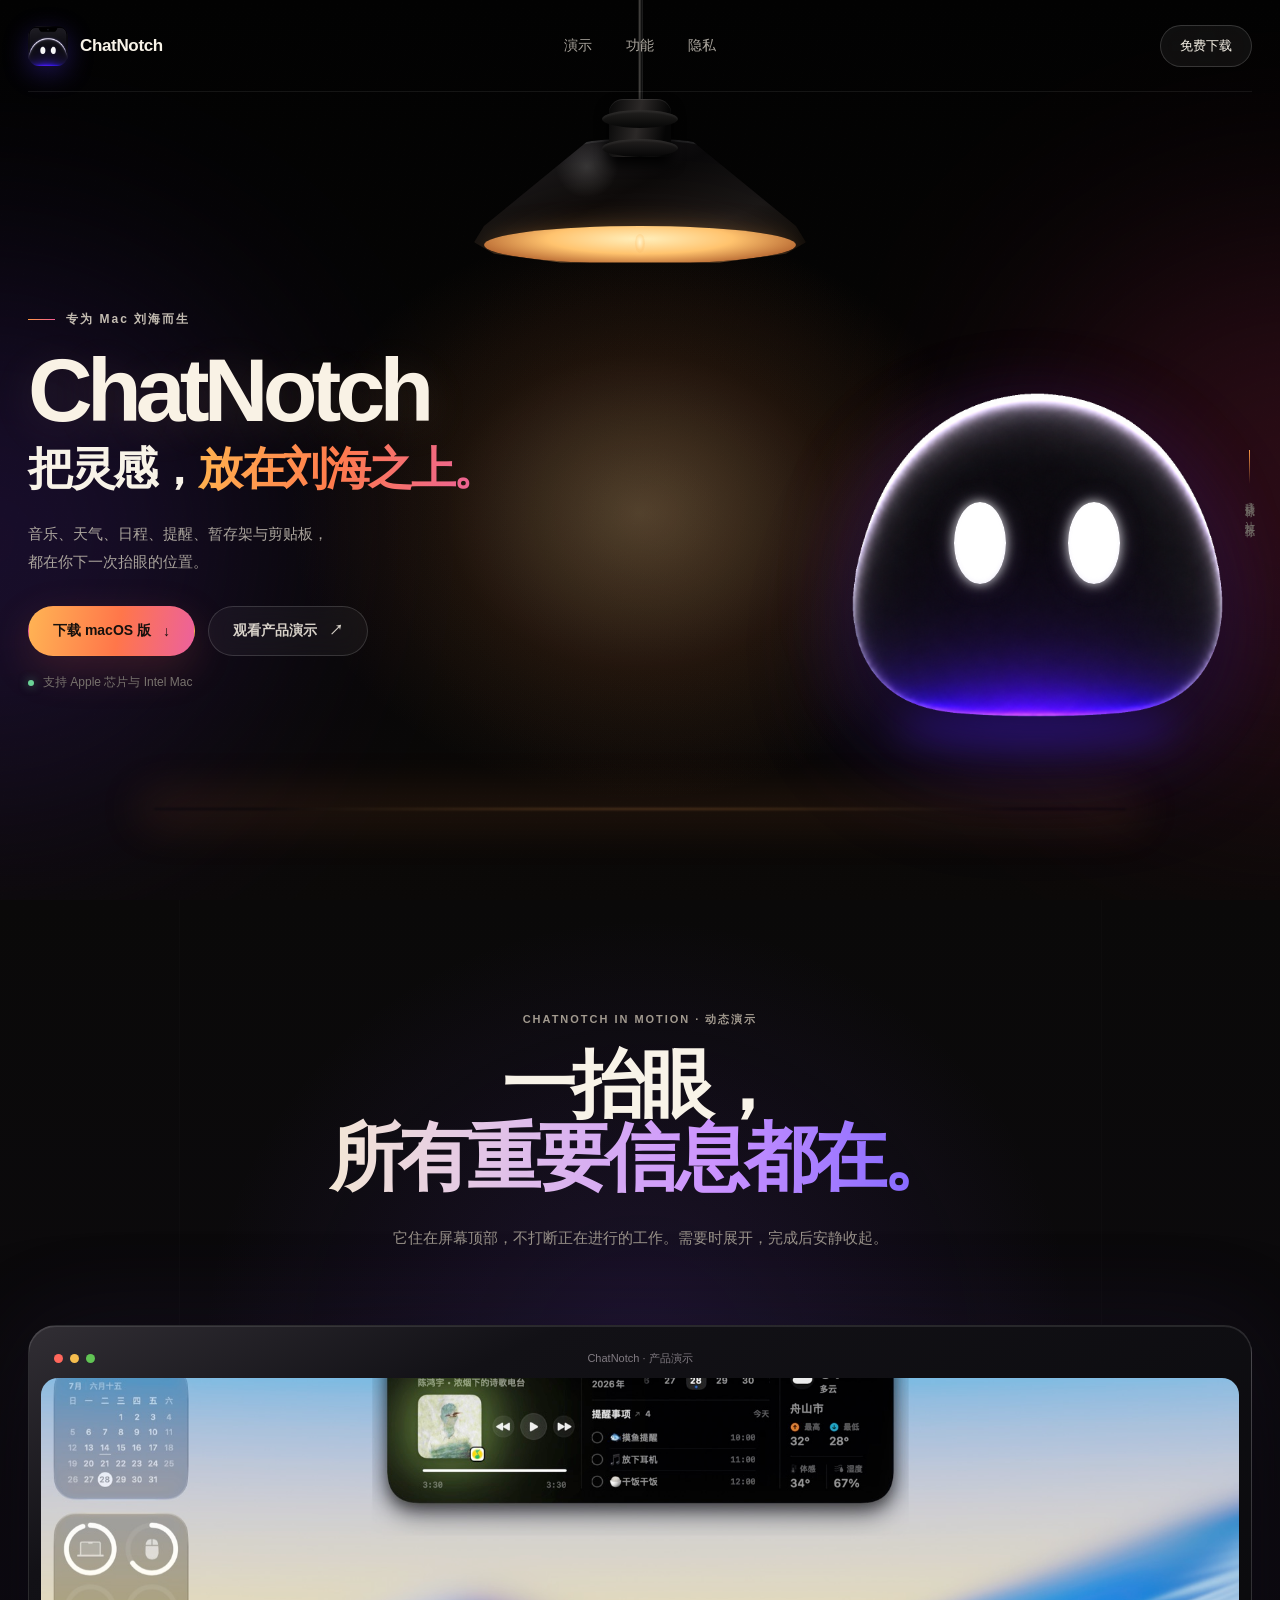
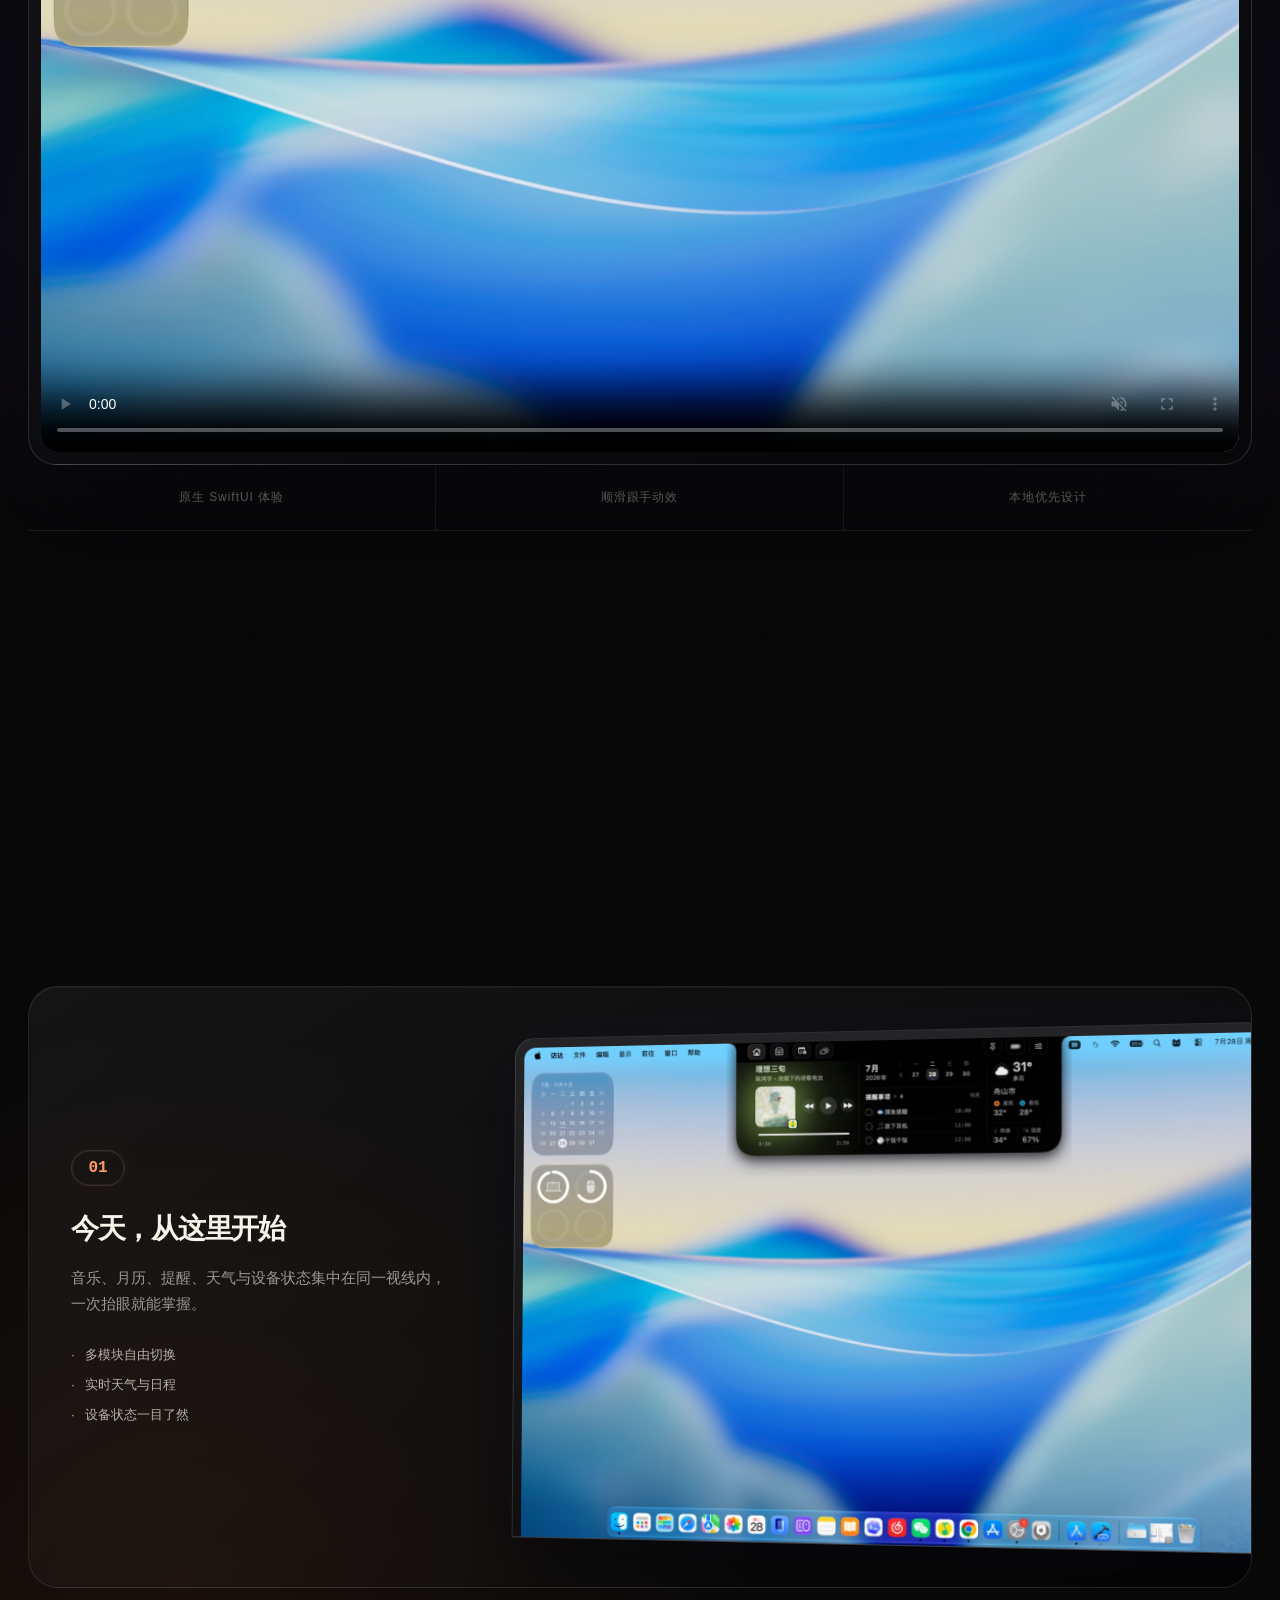
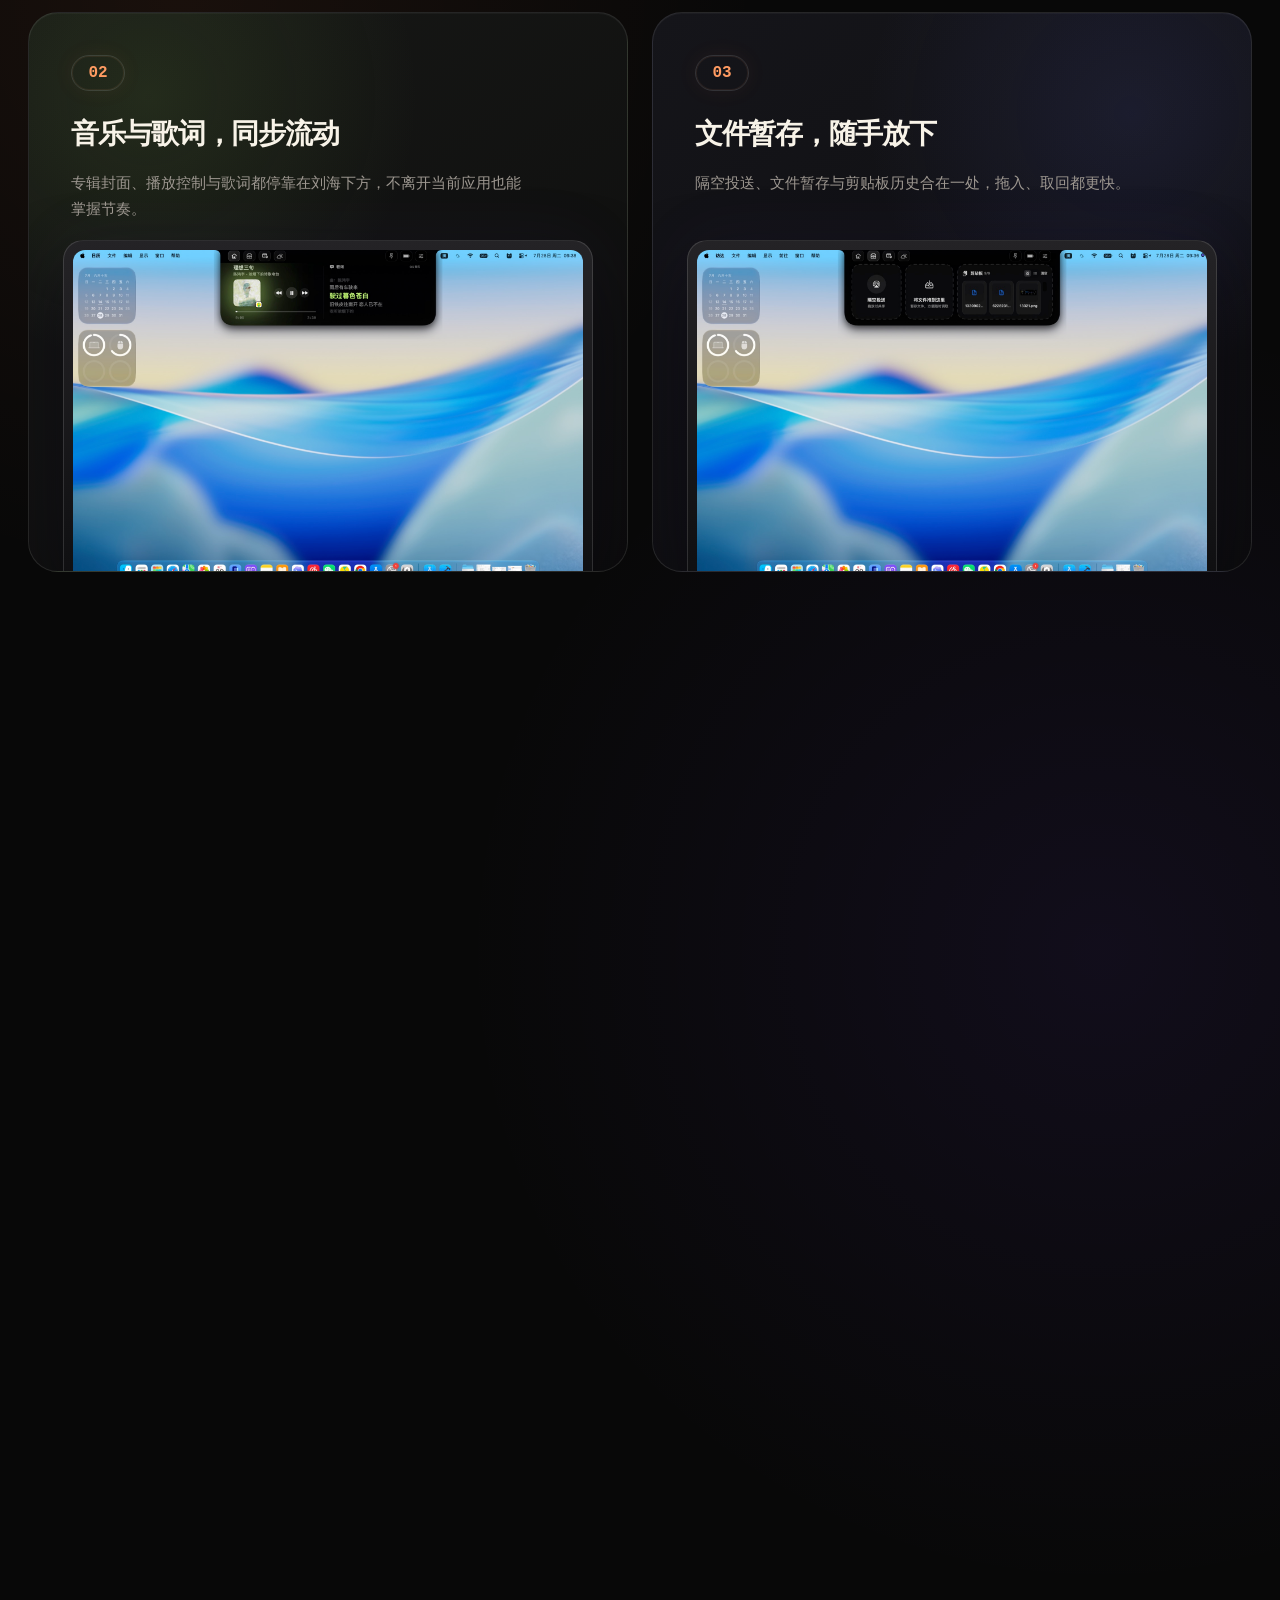
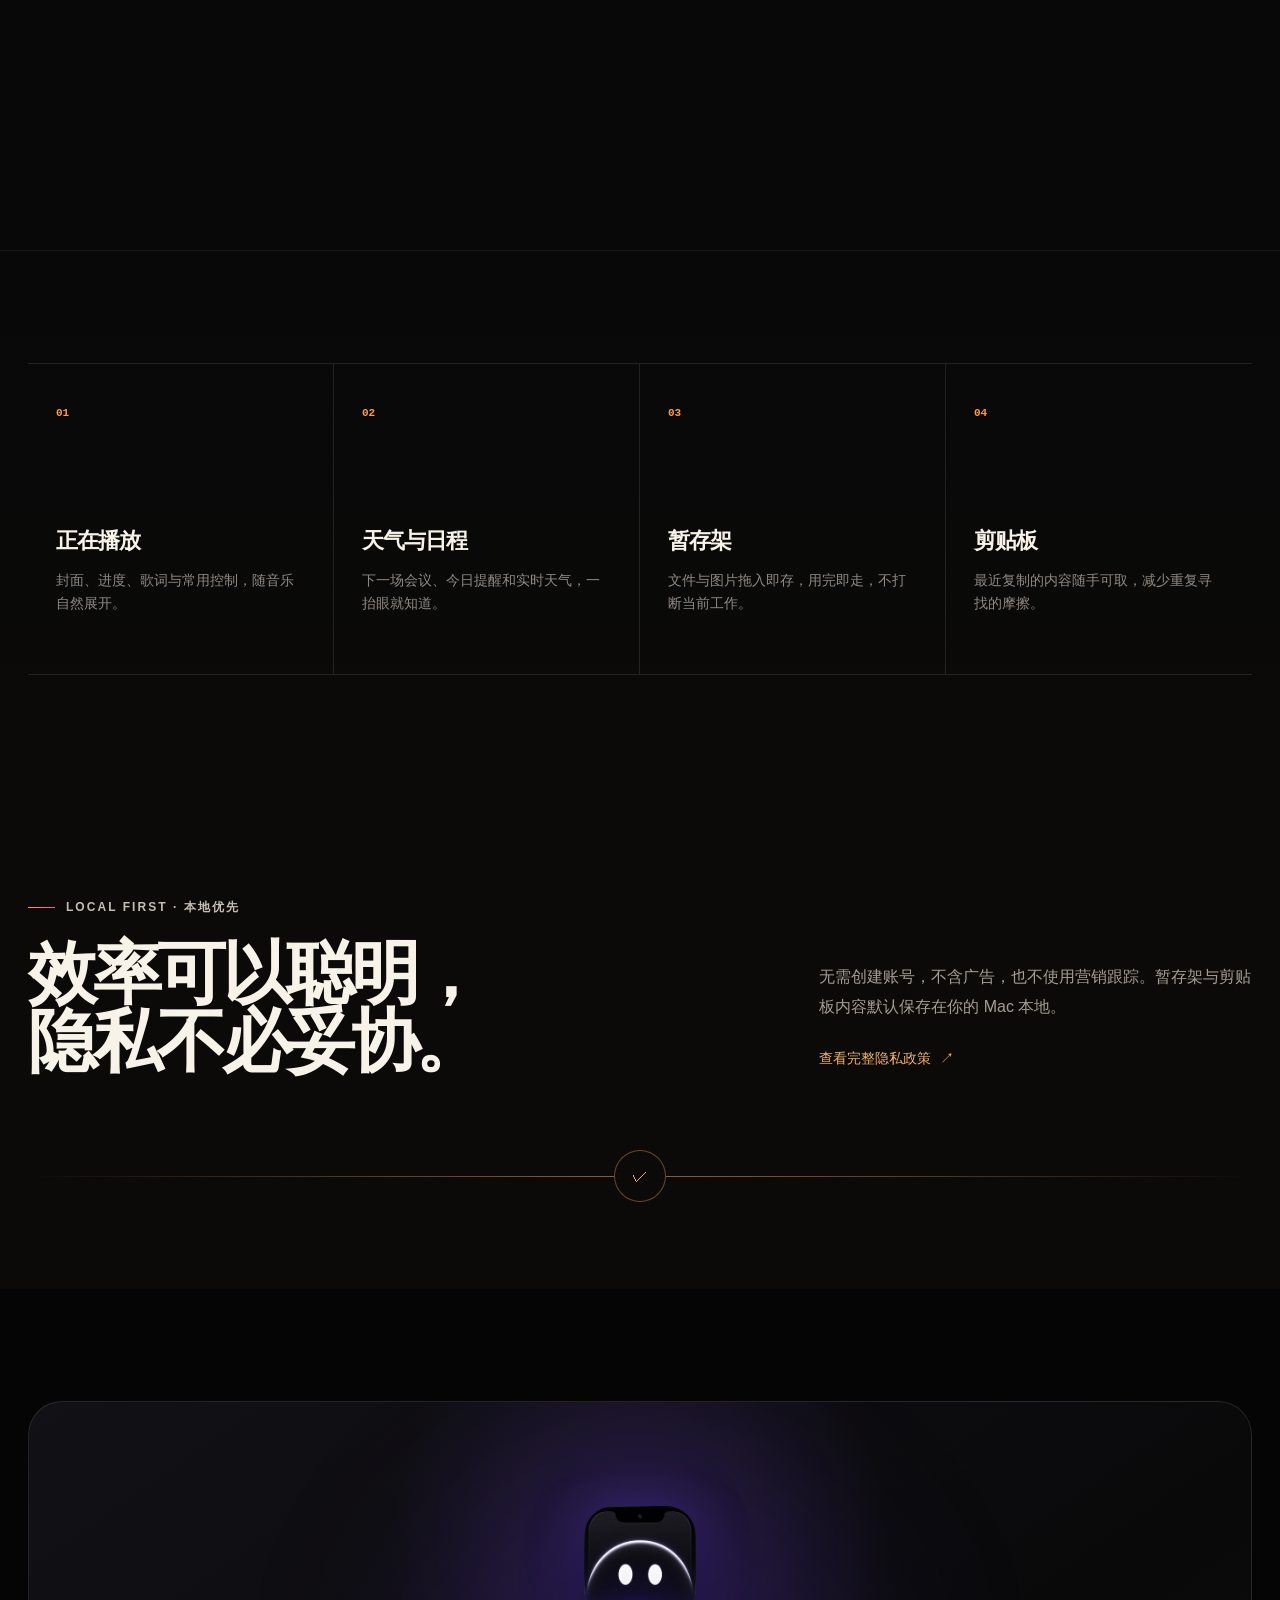
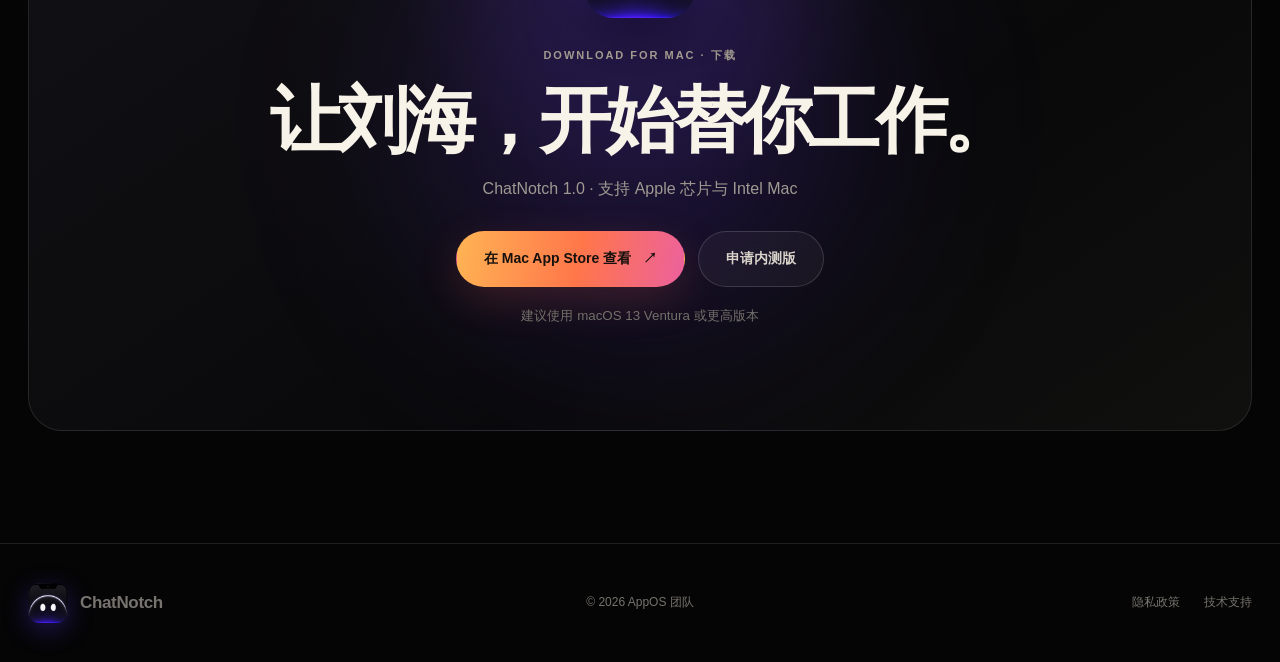
==== download/index.html @ 2f1bd5ff "Add files via upload" ====
<!doctype html>
<html lang="zh-CN">
<head>
  <meta charset="utf-8">
  <meta name="viewport" content="width=device-width, initial-scale=1">
  <meta name="theme-color" content="#050505">
  <meta name="description" content="ChatNotch 是为 macOS 刘海打造的原生效率工具，将音乐、天气、日程、提醒、暂存架与剪贴板收进屏幕顶部。">
  <meta property="og:title" content="ChatNotch｜把灵感放在刘海之上">
  <meta property="og:description" content="专为 Mac 刘海而生。重要信息，一抬眼就到。">
  <meta property="og:type" content="website">
  <meta property="og:image" content="https://woon3316.github.io/chatnotch-support/download/og.png">
  <meta name="twitter:card" content="summary_large_image">
  <title>ChatNotch｜把灵感放在刘海之上</title>
  <link rel="icon" href="chatnotch-logo.png?v=20260805-11">
  <link rel="apple-touch-icon" href="chatnotch-logo.png?v=20260805-11">
  <link rel="preload" href="assets/overview.jpg" as="image">
  <link rel="stylesheet" href="styles.css?v=20260805-11">
  <script>
    if ("scrollRestoration" in history) history.scrollRestoration = "manual";
    if (!location.hash) window.scrollTo(0, 0);
  </script>
  <script src="interaction.js?v=20260805-11" defer></script>
</head>
<body>
  <main>
    <section class="hero" id="top">
      <div class="hero-noise" aria-hidden="true"></div>
      <div class="ambient ambient-left" aria-hidden="true"></div>
      <div class="ambient ambient-right" aria-hidden="true"></div>
      <div class="pointer-light" aria-hidden="true"></div>

      <header class="site-header shell">
        <a class="brand" href="#top" aria-label="ChatNotch 首页">
          <img src="chatnotch-logo.png?v=20260805-11" alt="" width="40" height="40">
          <span>ChatNotch</span>
        </a>
        <nav aria-label="主导航">
          <a href="#experience">演示</a>
          <a href="#gallery">功能</a>
          <a href="#privacy">隐私</a>
        </nav>
        <a class="header-cta download-target" href="#download">免费下载</a>
      </header>

      <div class="lamp-stage" aria-hidden="true">
        <div class="lamp-rig">
          <div class="lamp-cable"></div>
          <div class="lamp-cap"><i></i><i></i></div>
          <div class="lamp-shade">
            <div class="lamp-rim"></div>
            <div class="lamp-bulb"></div>
          </div>
        </div>
      </div>

      <div class="hero-layout shell">
        <div class="hero-copy">
          <p class="eyebrow"><span></span> 专为 Mac 刘海而生</p>
          <h1>ChatNotch</h1>
          <h2>把灵感，<span>放在刘海之上。</span></h2>
          <p class="hero-description">音乐、天气、日程、提醒、暂存架与剪贴板，<br>都在你下一次抬眼的位置。</p>
          <div class="hero-actions">
            <a class="button button-primary download-target" href="#download">下载 macOS 版 <span aria-hidden="true">↓</span></a>
            <a class="button button-ghost" href="#experience">观看产品演示 <span aria-hidden="true">↗</span></a>
          </div>
          <p class="system-note"><i></i> 支持 Apple 芯片与 Intel Mac</p>
        </div>

        <div class="hero-product" aria-label="ChatNotch 动态角色">
          <div class="product-aura"></div>
          <div class="product-orbit orbit-one"></div>
          <div class="product-orbit orbit-two"></div>
          <div class="mascot" aria-hidden="true">
            <img class="mascot-body" src="assets/mascot-body-cutout-v2.png?v=20260805-11" alt="">
            <span class="mascot-eye eye-left"></span>
            <span class="mascot-eye eye-right"></span>
            <span class="mascot-wink"><i></i><i></i></span>
            <span class="mascot-spark"><i></i><i></i><i></i></span>
          </div>
        </div>
      </div>

      <p class="mouse-hint"><span></span> 移动鼠标，让灯跟上你</p>
    </section>

    <section class="experience section-pad" id="experience">
      <div class="shell section-intro reveal">
        <p class="section-label">CHATNOTCH IN MOTION · 动态演示</p>
        <h2>一抬眼，<br><span>所有重要信息都在。</span></h2>
        <p>它住在屏幕顶部，不打断正在进行的工作。需要时展开，完成后安静收起。</p>
      </div>

      <div class="video-shell shell reveal">
        <div class="mac-frame">
          <div class="mac-toolbar" aria-hidden="true">
            <div class="traffic-lights"><i></i><i></i><i></i></div>
            <span>ChatNotch · 产品演示</span>
            <b></b>
          </div>
          <div class="video-wrap">
            <video id="product-video" autoplay muted loop playsinline controls preload="metadata" poster="assets/overview.jpg">
              <source src="assets/chatnotch-demo.mp4" type="video/mp4">
              你的浏览器暂不支持视频播放。
            </video>
            <button class="video-replay" type="button" aria-label="重新播放产品演示">重新播放</button>
          </div>
        </div>
        <div class="video-meta">
          <span>原生 SwiftUI 体验</span>
          <span>顺滑跟手动效</span>
          <span>本地优先设计</span>
        </div>
      </div>
    </section>

    <section class="gallery-section section-pad" id="gallery">
      <div class="shell section-intro compact reveal">
        <p class="section-label">ONE NOTCH, EVERYDAY TOOLS · 一个刘海，装下日常</p>
        <h2>不用打开更多窗口。</h2>
        <p>把高频能力放进统一、安静、随叫随到的顶部空间。</p>
      </div>

      <div class="showcase shell">
        <article class="showcase-card showcase-wide reveal">
          <div class="showcase-copy">
            <span class="index">01</span>
            <h3>今天，从这里开始</h3>
            <p>音乐、月历、提醒、天气与设备状态集中在同一视线内，一次抬眼就能掌握。</p>
            <ul><li>多模块自由切换</li><li>实时天气与日程</li><li>设备状态一目了然</li></ul>
          </div>
          <figure class="screen-shot angled-right">
            <img src="assets/overview.jpg" alt="ChatNotch 音乐、日历、天气与提醒综合面板" loading="lazy">
          </figure>
        </article>

        <article class="showcase-card split reveal">
          <div class="showcase-copy">
            <span class="index">02</span>
            <h3>音乐与歌词，同步流动</h3>
            <p>专辑封面、播放控制与歌词都停靠在刘海下方，不离开当前应用也能掌握节奏。</p>
          </div>
          <figure class="screen-shot">
            <img src="assets/lyrics.jpg" alt="ChatNotch 音乐播放与歌词面板" loading="lazy">
          </figure>
        </article>

        <article class="showcase-card split reveal">
          <div class="showcase-copy">
            <span class="index">03</span>
            <h3>文件暂存，随手放下</h3>
            <p>隔空投送、文件暂存与剪贴板历史合在一处，拖入、取回都更快。</p>
          </div>
          <figure class="screen-shot">
            <img src="assets/shelf.jpg" alt="ChatNotch 隔空投送、文件暂存与剪贴板面板" loading="lazy">
          </figure>
        </article>

        <article class="showcase-card showcase-wide reverse reveal">
          <div class="showcase-copy">
            <span class="index">04</span>
            <h3>下一件事，不再错过</h3>
            <p>日历与提醒事项并排呈现，今天的安排、时间和待办都在屏幕正上方。</p>
            <ul><li>月历与日程联动</li><li>提醒事项快速完成</li><li>当天信息自动聚合</li></ul>
          </div>
          <figure class="screen-shot angled-left">
            <img src="assets/calendar.jpg" alt="ChatNotch 日历与提醒事项面板" loading="lazy">
          </figure>
        </article>

        <article class="compact-card reveal">
          <div class="compact-copy">
            <span class="index">05</span>
            <h3>小状态，也足够醒目。</h3>
            <p>不展开完整面板时，正在播放、天气与系统状态仍会以精简形态留在刘海附近。</p>
          </div>
          <figure class="screen-shot compact-shot">
            <img src="assets/compact.jpg" alt="ChatNotch 精简音乐状态展示" loading="lazy">
          </figure>
        </article>
      </div>
    </section>

    <section class="feature-strip section-pad">
      <div class="shell feature-grid">
        <article class="reveal"><span>01</span><h3>正在播放</h3><p>封面、进度、歌词与常用控制，随音乐自然展开。</p></article>
        <article class="reveal"><span>02</span><h3>天气与日程</h3><p>下一场会议、今日提醒和实时天气，一抬眼就知道。</p></article>
        <article class="reveal"><span>03</span><h3>暂存架</h3><p>文件与图片拖入即存，用完即走，不打断当前工作。</p></article>
        <article class="reveal"><span>04</span><h3>剪贴板</h3><p>最近复制的内容随手可取，减少重复寻找的摩擦。</p></article>
      </div>
    </section>

    <section class="privacy-section section-pad" id="privacy">
      <div class="shell privacy-grid reveal">
        <div>
          <p class="eyebrow"><span></span> LOCAL FIRST · 本地优先</p>
          <h2>效率可以聪明，<br>隐私不必妥协。</h2>
        </div>
        <div class="privacy-copy">
          <p>无需创建账号，不含广告，也不使用营销跟踪。暂存架与剪贴板内容默认保存在你的 Mac 本地。</p>
          <a href="../#privacy">查看完整隐私政策 <span aria-hidden="true">↗</span></a>
        </div>
        <div class="privacy-seal" aria-hidden="true"><span>✓</span></div>
      </div>
    </section>

    <section class="download-section shell section-pad" id="download">
      <div class="download-card reveal">
        <div class="download-glow"></div>
        <img class="download-icon" src="chatnotch-logo.png?v=20260805-11" alt="ChatNotch 图标" width="128" height="128">
        <p class="section-label">DOWNLOAD FOR MAC · 下载</p>
        <h2>让刘海，开始替你工作。</h2>
        <p>ChatNotch 1.0 · 支持 Apple 芯片与 Intel Mac</p>
        <div class="download-actions">
          <a class="button button-primary large download-target" href="https://apps.apple.com/cn/search?term=ChatNotch" target="_blank" rel="noreferrer">在 Mac App Store 查看 <span aria-hidden="true">↗</span></a>
          <a class="button button-ghost large" href="mailto:wflc00@163.com?subject=申请%20ChatNotch%20内测版">申请内测版</a>
        </div>
        <small>建议使用 macOS 13 Ventura 或更高版本</small>
      </div>
    </section>

    <footer>
      <div class="shell footer-inner">
        <a class="brand" href="#top"><img src="chatnotch-logo.png?v=20260805-11" alt="" width="34" height="34"><span>ChatNotch</span></a>
        <p>© 2026 AppOS 团队</p>
        <div><a href="../#privacy">隐私政策</a><a href="../#support">技术支持</a></div>
      </div>
    </footer>
  </main>
</body>
</html>
---- download/styles.css ----
:root {
  --ink: #f8f3e8;
  --muted: #9f9a92;
  --soft: #171513;
  --line: rgba(255, 255, 255, 0.1);
  --orange: #ff9a45;
  --pink: #f15c94;
  --violet: #8c63ff;
  --lamp-angle: 0deg;
  --spot-x: 50%;
  --spot-y: 57%;
  --beam-angle: -26deg;
}

* { box-sizing: border-box; }

html {
  scroll-behavior: smooth;
  background: #050505;
}

body {
  margin: 0;
  overflow-x: hidden;
  background: #050505;
  color: var(--ink);
  font-family: -apple-system, BlinkMacSystemFont, "SF Pro Display", "PingFang SC", "Microsoft YaHei", sans-serif;
  -webkit-font-smoothing: antialiased;
}

a { color: inherit; text-decoration: none; }
button, a { -webkit-tap-highlight-color: transparent; }
img, video { display: block; max-width: 100%; }
img { height: auto; }

.shell {
  width: min(1240px, calc(100% - 56px));
  margin-inline: auto;
}

.section-pad { padding: 112px 0; }

.hero {
  --hero-height: min(100svh, 970px);
  position: relative;
  min-height: 780px;
  height: var(--hero-height);
  overflow: hidden;
  isolation: isolate;
  background:
    radial-gradient(circle at 52% 57%, rgba(124, 64, 31, .15), transparent 34%),
    linear-gradient(180deg, #020202 0%, #080706 74%, #0b0908 100%);
}

.hero::after {
  content: "";
  position: absolute;
  z-index: 1;
  left: 12%;
  right: 12%;
  bottom: 10%;
  height: 2px;
  background: radial-gradient(ellipse, rgba(255, 163, 83, .6), transparent 66%);
  filter: blur(1px);
  box-shadow: 0 0 46px 14px rgba(255, 131, 55, .13);
}

.hero-noise {
  position: absolute;
  inset: 0;
  z-index: 3;
  pointer-events: none;
  opacity: .17;
  background-image:
    repeating-linear-gradient(17deg, rgba(255,255,255,.018) 0 1px, transparent 1px 5px),
    repeating-linear-gradient(103deg, rgba(255,255,255,.012) 0 1px, transparent 1px 7px);
  mix-blend-mode: overlay;
}

.ambient {
  position: absolute;
  z-index: 0;
  width: 520px;
  height: 520px;
  border-radius: 50%;
  filter: blur(125px);
  opacity: .2;
  pointer-events: none;
}

.ambient-left { left: -270px; top: 31%; background: #6330c9; }
.ambient-right { right: -275px; top: 27%; background: #c52b5f; }

.pointer-light {
  position: absolute;
  inset: 0;
  z-index: 1;
  pointer-events: none;
  background:
    radial-gradient(ellipse 36% 42% at var(--spot-x) var(--spot-y), rgba(255, 210, 143, .26) 0%, rgba(187, 102, 49, .1) 42%, transparent 76%);
  mix-blend-mode: screen;
  will-change: background;
}

.site-header {
  position: relative;
  z-index: 20;
  height: 92px;
  display: grid;
  grid-template-columns: 1fr auto 1fr;
  align-items: center;
  border-bottom: 1px solid rgba(255, 255, 255, .075);
}

.brand {
  display: inline-flex;
  align-items: center;
  gap: 12px;
  width: max-content;
  font-size: 17px;
  font-weight: 730;
  letter-spacing: -.02em;
}

.brand img {
  width: 40px;
  height: 40px;
  aspect-ratio: 1;
  object-fit: contain;
  border-radius: 11px;
  box-shadow: 0 7px 26px rgba(90, 60, 255, .3);
}

.site-header nav {
  display: flex;
  align-items: center;
  gap: 34px;
  color: #aaa59d;
  font-size: 14px;
}

.site-header nav a,
footer a { transition: color 180ms ease; }
.site-header nav a:hover,
footer a:hover { color: #fff; }

.header-cta {
  justify-self: end;
  padding: 11px 19px;
  border: 1px solid rgba(255,255,255,.16);
  border-radius: 999px;
  background: rgba(255,255,255,.055);
  font-size: 13px;
  backdrop-filter: blur(18px);
  transition: border-color 180ms ease, background 180ms ease, box-shadow 180ms ease;
}

.header-cta:hover {
  border-color: rgba(255, 195, 123, .52);
  background: rgba(255, 174, 95, .12);
  box-shadow: 0 0 34px rgba(255, 164, 82, .13);
}

.lamp-stage {
  position: absolute;
  inset: 0;
  z-index: 9;
  pointer-events: none;
}

.lamp-rig {
  position: absolute;
  top: -6px;
  left: 50%;
  width: 350px;
  height: 330px;
  transform: translateX(-50%) rotate(var(--lamp-angle));
  transform-origin: 50% 0;
  will-change: transform;
}

.lamp-cable {
  position: absolute;
  top: 0;
  left: calc(50% - 2px);
  width: 4px;
  height: 118px;
  background: linear-gradient(90deg, #050505, #4b4946 45%, #101010 80%);
  box-shadow: 1px 0 rgba(255,255,255,.1);
}

.lamp-cap {
  position: absolute;
  z-index: 2;
  top: 105px;
  left: calc(50% - 31px);
  width: 62px;
  height: 58px;
  border-radius: 14px 14px 5px 5px;
  background: linear-gradient(100deg, #070707, #2c2928 46%, #050505 86%);
  box-shadow: inset 0 1px rgba(255,255,255,.08), 0 7px 14px #000;
}

.lamp-cap i {
  position: absolute;
  left: -7px;
  right: -7px;
  height: 18px;
  border-radius: 50%;
  background: linear-gradient(#232120, #060606);
  box-shadow: inset 0 2px 2px rgba(255,255,255,.06);
}

.lamp-cap i:first-child { top: 11px; }
.lamp-cap i:last-child { bottom: 0; }

.lamp-shade {
  position: absolute;
  top: 145px;
  left: 9px;
  width: 332px;
  height: 126px;
  border-radius: 48% 48% 45% 45% / 88% 88% 21% 21%;
  clip-path: polygon(35% 0, 65% 0, 97% 69%, 100% 82%, 94% 91%, 74% 98%, 26% 98%, 6% 91%, 0 82%, 3% 69%);
  background:
    radial-gradient(circle at 34% 22%, rgba(255,255,255,.15), transparent 13%),
    linear-gradient(154deg, #262426 0%, #09090a 44%, #171617 71%, #030303 100%);
  box-shadow: inset 0 2px rgba(255,255,255,.08);
  filter: drop-shadow(0 18px 22px rgba(0,0,0,.9));
}

.lamp-rim {
  position: absolute;
  left: 3%;
  right: 3%;
  bottom: 1px;
  height: 38px;
  border-radius: 50%;
  background: radial-gradient(ellipse at 50% 34%, #fff0bd 0%, #ffc36e 42%, #b96b34 76%, #4d2617 100%);
  box-shadow: 0 9px 30px rgba(255, 177, 91, .52), 0 36px 116px rgba(255, 130, 43, .28);
}

.lamp-bulb {
  position: absolute;
  z-index: 2;
  left: calc(50% - 5px);
  bottom: 12px;
  width: 10px;
  height: 19px;
  border-radius: 48% 48% 52% 52%;
  background: radial-gradient(ellipse at 48% 44%, rgba(255, 250, 220, .92), rgba(255, 193, 111, .5) 52%, rgba(168, 89, 45, .08) 100%);
  box-shadow: 0 0 9px rgba(255, 213, 151, .48);
  opacity: .68;
  filter: blur(.2px);
}

.hero-layout {
  position: relative;
  z-index: 6;
  height: calc(100% - 92px);
  display: grid;
  grid-template-columns: 1.08fr .92fr;
  align-items: center;
  gap: 52px;
  padding-top: 70px;
  padding-bottom: 60px;
}

.hero-copy { position: relative; z-index: 2; }

.eyebrow {
  display: flex;
  align-items: center;
  gap: 11px;
  margin: 0 0 24px;
  color: #c4bdb2;
  font-size: 12px;
  font-weight: 700;
  letter-spacing: .17em;
}

.eyebrow > span {
  width: 27px;
  height: 1px;
  background: linear-gradient(90deg, var(--orange), var(--pink));
}

.hero h1 {
  margin: 0 0 16px;
  font-size: clamp(68px, 7vw, 104px);
  line-height: .86;
  font-weight: 760;
  letter-spacing: -.065em;
  color: #f9f2e5;
  text-shadow: 0 8px 44px rgba(255, 216, 160, .12);
}

.hero h2 {
  margin: 0;
  max-width: 710px;
  font-size: clamp(32px, 3.5vw, 50px);
  line-height: 1.05;
  font-weight: 720;
  letter-spacing: -.055em;
  white-space: nowrap;
}

.hero h2 span {
  color: transparent;
  background: linear-gradient(100deg, #ffb34f 0%, #ff7b4c 46%, #e85fa0 100%);
  background-clip: text;
  -webkit-background-clip: text;
}

.hero-description {
  margin: 28px 0 0;
  color: #aaa49c;
  font-size: 15px;
  line-height: 1.85;
}

.hero-actions,
.download-actions {
  display: flex;
  flex-wrap: wrap;
  gap: 13px;
  margin-top: 31px;
}

.button {
  min-height: 50px;
  padding: 0 24px;
  border: 1px solid transparent;
  border-radius: 999px;
  display: inline-flex;
  align-items: center;
  justify-content: center;
  gap: 12px;
  font-size: 14px;
  font-weight: 690;
  transition: transform 180ms ease, box-shadow 180ms ease, border-color 180ms ease, background 180ms ease;
}

.button:hover { transform: translateY(-2px); }

.button-primary {
  color: #17110d;
  background: linear-gradient(100deg, #ffb454, #ff764a 54%, #ec619d);
  box-shadow: 0 13px 42px rgba(244, 99, 85, .18);
}

.button-primary:hover {
  box-shadow: 0 0 0 1px rgba(255,255,255,.35), 0 18px 56px rgba(255, 141, 74, .36), 0 0 76px rgba(255, 203, 135, .18);
}

.button-ghost {
  border-color: rgba(255,255,255,.15);
  background: rgba(255,255,255,.045);
  color: #d8d2c9;
  backdrop-filter: blur(15px);
}

.button-ghost:hover { border-color: rgba(255,255,255,.3); background: rgba(255,255,255,.08); }

.system-note {
  display: flex;
  align-items: center;
  gap: 9px;
  margin: 18px 0 0;
  color: #77726d;
  font-size: 12px;
}

.system-note i {
  width: 6px;
  height: 6px;
  border-radius: 50%;
  background: #6bd497;
  box-shadow: 0 0 10px rgba(107, 212, 151, .55);
}

.hero-product {
  position: relative;
  justify-self: end;
  width: min(430px, 35vw);
  aspect-ratio: 1;
  display: grid;
  place-items: center;
  transform: translateY(54px);
  isolation: isolate;
}

.hero-product::after {
  content: "";
  position: absolute;
  z-index: 0;
  left: 18%;
  right: 18%;
  bottom: 7%;
  height: 8%;
  border-radius: 50%;
  background: rgba(74, 30, 255, .72);
  filter: blur(18px);
  opacity: .82;
}

.mascot {
  --mascot-x: 0px;
  --mascot-y: 0px;
  --mascot-tilt: 0deg;
  --eye-x: 0px;
  --eye-y: 0px;
  position: relative;
  z-index: 2;
  width: 90%;
  aspect-ratio: 1075 / 946;
  transform-origin: 50% 82%;
  animation: mascot-breathe 4.6s cubic-bezier(.45,0,.35,1) infinite;
}

.mascot-body {
  position: absolute;
  z-index: 1;
  inset: 0;
  width: 100%;
  height: 100%;
  object-fit: contain;
  filter: drop-shadow(0 28px 35px rgba(0,0,0,.6)) drop-shadow(0 26px 44px rgba(80,38,255,.22));
  pointer-events: none;
}

.mascot-eye {
  position: absolute;
  z-index: 2;
  top: 34.5%;
  width: 13.4%;
  height: 24%;
  border-radius: 50%;
  background: radial-gradient(ellipse at 47% 40%, #fff 0%, #fff 68%, #f2eeff 100%);
  box-shadow: inset 0 -2px 4px rgba(174,154,230,.12), 0 0 11px rgba(255,255,255,.8), 0 0 24px rgba(219,205,255,.28);
  transform: translate(var(--eye-x), var(--eye-y));
}

.eye-left {
  left: 28.6%;
  animation: mascot-eye-blink 7.2s ease-in-out infinite;
}
.eye-right {
  right: 28.6%;
  animation: mascot-eye-blink 7.2s ease-in-out infinite;
}

.mascot-wink {
  position: absolute;
  z-index: 3;
  top: 38.5%;
  right: 24.8%;
  width: 18.5%;
  height: 17%;
  opacity: 0;
  transform: translate(var(--eye-x), var(--eye-y));
}

.mascot-wink i {
  position: absolute;
  left: 5%;
  top: 50%;
  width: 94%;
  height: 12%;
  border-radius: 999px;
  background: #fff;
  box-shadow: 0 0 14px rgba(255,255,255,.72);
  transform-origin: 10% 50%;
}

.mascot-wink i:first-child { transform: rotate(-28deg); }
.mascot-wink i:last-child { transform: rotate(28deg); }

.mascot-spark {
  position: absolute;
  z-index: 3;
  left: -7%;
  top: 2%;
  width: 29%;
  height: 31%;
  opacity: 0;
}

.mascot-spark i {
  position: absolute;
  width: 44%;
  height: 8%;
  border-radius: 999px;
  background: #fff;
  box-shadow: 0 0 16px rgba(255,255,255,.74);
  transform-origin: 100% 50%;
}

.mascot-spark i:nth-child(1) { right: 0; top: 0; transform: rotate(56deg); }
.mascot-spark i:nth-child(2) { left: 0; top: 42%; transform: rotate(16deg); }
.mascot-spark i:nth-child(3) { left: 2%; bottom: 0; transform: rotate(-8deg); }

.hero-product:hover .eye-right {
  opacity: 0;
}

.hero-product:hover .mascot-wink {
  opacity: 1;
  transform: translate(var(--eye-x), var(--eye-y)) scale(1);
}

.hero-product:hover .mascot-spark { opacity: 1; }

@keyframes mascot-breathe {
  0%, 100% { transform: translate3d(var(--mascot-x), var(--mascot-y), 0) rotate(var(--mascot-tilt)) scale(1, 1); }
  48% { transform: translate3d(var(--mascot-x), calc(var(--mascot-y) - 9px), 0) rotate(var(--mascot-tilt)) scale(1.012, .99); }
  56% { transform: translate3d(var(--mascot-x), calc(var(--mascot-y) - 10px), 0) rotate(var(--mascot-tilt)) scale(.996, 1.012); }
}

@keyframes mascot-eye-blink {
  0%, 46%, 48%, 100% { transform: translate(var(--eye-x), var(--eye-y)) scaleY(1); }
  47% { transform: translate(var(--eye-x), var(--eye-y)) scaleY(.08); }
}

.product-aura {
  position: absolute;
  inset: 7%;
  border-radius: 36%;
  background: radial-gradient(circle at 46% 64%, rgba(116, 74, 255, .58), rgba(233, 76, 154, .13) 54%, transparent 73%);
  filter: blur(38px);
}

.product-orbit {
  display: none;
}

.orbit-two { inset: -10%; transform: rotate(23deg) scaleY(.72); opacity: .55; }

.mouse-hint {
  position: absolute;
  z-index: 8;
  right: 24px;
  top: 50%;
  margin: 0;
  display: flex;
  align-items: center;
  gap: 10px;
  color: #716c66;
  font-size: 10px;
  letter-spacing: .18em;
  writing-mode: vertical-rl;
}

.mouse-hint span { width: 1px; height: 34px; background: linear-gradient(var(--orange), transparent); }

.experience {
  position: relative;
  overflow: hidden;
  background:
    radial-gradient(circle at 50% 34%, rgba(96, 56, 174, .2), transparent 40%),
    linear-gradient(180deg, #0a0909, #0d0b10 70%, #080808);
}

.experience::before {
  content: "";
  position: absolute;
  inset: 0;
  pointer-events: none;
  opacity: .55;
  background: linear-gradient(90deg, transparent 0 14%, rgba(255,255,255,.025) 14% 14.08%, transparent 14.08% 86%, rgba(255,255,255,.025) 86% 86.08%, transparent 86%);
}

.section-intro {
  position: relative;
  z-index: 1;
  max-width: 1080px;
  text-align: center;
}

.section-intro.compact { max-width: 980px; }

.section-label {
  margin: 0 0 22px;
  color: #a29a8f;
  font-size: 11px;
  font-weight: 720;
  letter-spacing: .18em;
}

.section-intro h2,
.privacy-section h2,
.download-card h2 {
  margin: 0;
  font-size: clamp(44px, 5.8vw, 76px);
  line-height: .98;
  letter-spacing: -.065em;
}

.section-intro h2 span {
  color: transparent;
  background: linear-gradient(90deg, #f3e7d5, #cb93ff 62%, #7a62ff);
  background-clip: text;
  -webkit-background-clip: text;
}

.section-intro > p:last-child {
  max-width: 650px;
  margin: 30px auto 0;
  color: #99928a;
  font-size: 15px;
  line-height: 1.8;
}

.video-shell { margin-top: 74px; position: relative; z-index: 1; }

.mac-frame {
  position: relative;
  padding: 12px;
  border: 1px solid rgba(255,255,255,.13);
  border-radius: 28px;
  background: linear-gradient(155deg, #312e34 0%, #121116 19%, #08080a 86%);
  box-shadow: 0 50px 120px rgba(0,0,0,.58), 0 0 100px rgba(92, 58, 159, .13), inset 0 1px rgba(255,255,255,.1);
}

.mac-toolbar {
  height: 40px;
  padding: 0 13px;
  display: grid;
  grid-template-columns: 1fr auto 1fr;
  align-items: center;
  color: #817b82;
  font-size: 11px;
}

.traffic-lights { display: flex; gap: 7px; }
.traffic-lights i { width: 9px; height: 9px; border-radius: 50%; background: #ff675c; }
.traffic-lights i:nth-child(2) { background: #f5bd4e; }
.traffic-lights i:nth-child(3) { background: #61c454; }

.video-wrap {
  position: relative;
  overflow: hidden;
  aspect-ratio: 16 / 9;
  border-radius: 17px;
  background: #020202;
}

.video-wrap video { width: 100%; height: 100%; object-fit: cover; }

.video-replay {
  position: absolute;
  right: 18px;
  bottom: 18px;
  padding: 9px 15px;
  border: 1px solid rgba(255,255,255,.15);
  border-radius: 999px;
  color: #fff;
  background: rgba(5,5,5,.62);
  font: inherit;
  font-size: 12px;
  opacity: 0;
  backdrop-filter: blur(15px);
  cursor: pointer;
  transition: opacity 180ms ease, background 180ms ease;
}

.video-wrap:hover .video-replay,
.video-replay:focus-visible { opacity: 1; }
.video-replay:hover { background: rgba(255,255,255,.13); }

.video-meta {
  display: grid;
  grid-template-columns: repeat(3, 1fr);
  border-bottom: 1px solid var(--line);
  color: #8e8780;
  font-size: 12px;
  letter-spacing: .08em;
}

.video-meta span { padding: 24px 10px; text-align: center; border-right: 1px solid var(--line); }
.video-meta span:last-child { border-right: 0; }

.gallery-section {
  position: relative;
  background: #080808;
}

.gallery-section::before {
  content: "";
  position: absolute;
  inset: 0;
  pointer-events: none;
  background: radial-gradient(circle at 14% 34%, rgba(255, 122, 61, .07), transparent 27%), radial-gradient(circle at 86% 68%, rgba(130, 79, 255, .08), transparent 29%);
}

.showcase {
  position: relative;
  margin-top: 64px;
  display: grid;
  grid-template-columns: repeat(2, minmax(0, 1fr));
  gap: 24px;
}

.showcase-card,
.compact-card {
  position: relative;
  overflow: hidden;
  min-height: 560px;
  padding: 42px;
  border: 1px solid rgba(255,255,255,.095);
  border-radius: 30px;
  background: linear-gradient(148deg, rgba(255,255,255,.055), rgba(255,255,255,.018) 58%, rgba(0,0,0,.3));
  box-shadow: inset 0 1px rgba(255,255,255,.035);
}

.showcase-wide {
  grid-column: 1 / -1;
  min-height: 560px;
  display: grid;
  grid-template-columns: .7fr 1.3fr;
  align-items: center;
  gap: 44px;
}

.showcase-wide.reverse { grid-template-columns: 1.24fr .76fr; }
.showcase-wide.reverse .showcase-copy { order: 2; }

.showcase-copy { position: relative; z-index: 2; align-self: start; }
.showcase-wide .showcase-copy { align-self: center; }

.index {
  display: inline-flex;
  align-items: center;
  justify-content: center;
  width: 54px;
  height: 36px;
  margin-bottom: 24px;
  border: 1px solid rgba(255,255,255,.13);
  border-radius: 999px;
  color: #ff9b62;
  font: 700 16px/1 ui-monospace, SFMono-Regular, Menlo, monospace;
  box-shadow: inset 0 0 0 1px rgba(255, 154, 98, .08), 0 0 22px rgba(255, 126, 70, .06);
}

.showcase h3,
.compact-card h3,
.feature-grid h3 {
  margin: 0;
  font-size: 28px;
  letter-spacing: -.045em;
}

.showcase-copy > p,
.compact-copy > p {
  margin: 17px 0 0;
  color: #9d9790;
  font-size: 15px;
  line-height: 1.75;
}

.showcase-copy ul {
  margin: 28px 0 0;
  padding: 0;
  list-style: none;
  color: #b8b1a9;
  font-size: 13px;
}

.showcase-copy li { margin-top: 12px; }
.showcase-copy li::before { content: "·"; margin-right: 10px; color: var(--orange); }

.screen-shot {
  position: absolute;
  left: 34px;
  right: 34px;
  bottom: -12px;
  margin: 0;
  padding: 9px 9px 0;
  border: 1px solid rgba(255,255,255,.13);
  border-radius: 20px 20px 0 0;
  background: linear-gradient(#242326, #0f0f11);
  box-shadow: 0 38px 75px rgba(0,0,0,.5), 0 0 70px rgba(102, 69, 204, .07);
}

.screen-shot img { width: 100%; border-radius: 12px 12px 0 0; }

.showcase-wide .screen-shot {
  position: relative;
  inset: auto;
  width: 112%;
  transform-origin: center;
}

.angled-right { transform: perspective(1200px) rotateY(-6deg) rotateX(1deg); }
.angled-left { margin-left: -12%; transform: perspective(1200px) rotateY(6deg) rotateX(1deg); }

.split .showcase-copy { max-width: 460px; }
.split:nth-of-type(2) { background: radial-gradient(circle at 20% 15%, rgba(109, 152, 65, .16), transparent 40%), linear-gradient(148deg, #171816, #0d0d0d); }
.split:nth-of-type(3) { background: radial-gradient(circle at 80% 18%, rgba(83, 90, 186, .15), transparent 40%), linear-gradient(148deg, #15151a, #0d0d0e); }

.compact-card {
  grid-column: 1 / -1;
  min-height: 430px;
  display: grid;
  grid-template-columns: .72fr 1.28fr;
  align-items: center;
  gap: 40px;
  background: radial-gradient(circle at 78% 50%, rgba(75, 141, 221, .13), transparent 36%), linear-gradient(150deg, #151719, #0c0c0d);
}

.compact-shot { position: relative; inset: auto; }

.feature-strip {
  background: linear-gradient(#080808, #0b0a09);
  border-top: 1px solid rgba(255,255,255,.06);
}

.feature-grid {
  display: grid;
  grid-template-columns: repeat(4, 1fr);
  border-top: 1px solid var(--line);
  border-bottom: 1px solid var(--line);
}

.feature-grid article {
  min-height: 310px;
  padding: 38px 28px;
  border-right: 1px solid var(--line);
}
.feature-grid article:last-child { border-right: 0; }
.feature-grid article > span { color: var(--orange); font: 600 11px/1 ui-monospace, SFMono-Regular, Menlo, monospace; }
.feature-grid h3 { margin-top: 106px; font-size: 22px; }
.feature-grid p { margin: 13px 0 0; color: #8f8982; font-size: 14px; line-height: 1.65; }

.privacy-section { background: #0b0a09; }

.privacy-grid {
  display: grid;
  grid-template-columns: 1.25fr .75fr;
  gap: 70px;
  align-items: end;
}

.privacy-section h2 { font-size: clamp(44px, 5.4vw, 72px); }
.privacy-copy { padding-bottom: 8px; }
.privacy-copy p { margin: 0; color: #a49d94; font-size: 16px; line-height: 1.9; }
.privacy-copy a { display: inline-flex; gap: 9px; margin-top: 27px; color: #efb06e; font-size: 14px; }
.privacy-seal { grid-column: 1 / -1; height: 1px; margin-top: 30px; background: linear-gradient(90deg, transparent, rgba(255,168,89,.55), transparent); position: relative; }
.privacy-seal span { position: absolute; left: 50%; top: 50%; width: 52px; height: 52px; display: grid; place-items: center; transform: translate(-50%,-50%); border: 1px solid rgba(255,180,105,.36); border-radius: 50%; color: #efb06e; background: #0b0a09; }

.download-section { background: #050505; }

.download-card {
  position: relative;
  overflow: hidden;
  min-height: 630px;
  padding: 82px 36px;
  border: 1px solid rgba(255,255,255,.1);
  border-radius: 34px;
  display: flex;
  flex-direction: column;
  align-items: center;
  justify-content: center;
  text-align: center;
  background: radial-gradient(circle at 50% 22%, rgba(113, 72, 216, .22), transparent 32%), linear-gradient(145deg, #121116, #09090a 64%, #10100f);
}

.download-glow {
  position: absolute;
  width: 430px;
  height: 430px;
  border-radius: 50%;
  background: rgba(114, 65, 255, .18);
  filter: blur(95px);
}

.download-card > *:not(.download-glow) { position: relative; z-index: 1; }
.download-icon { width: 112px; margin-bottom: 30px; border-radius: 30px; box-shadow: 0 24px 54px rgba(0,0,0,.55), 0 0 52px rgba(103, 67, 255, .34); }
.download-card h2 { font-size: clamp(44px, 5.6vw, 72px); }
.download-card > p:not(.section-label) { margin: 24px 0 0; color: #9f9991; }
.download-actions { justify-content: center; margin-top: 31px; }
.button.large { min-height: 56px; padding-inline: 27px; }
.download-card small { margin-top: 20px; color: #736f6a; }

footer { border-top: 1px solid var(--line); background: #050505; }
.footer-inner { min-height: 118px; display: grid; grid-template-columns: 1fr auto 1fr; align-items: center; color: #77736e; font-size: 12px; }
.footer-inner > p { margin: 0; }
.footer-inner > div { justify-self: end; display: flex; gap: 24px; }

.reveal {
  opacity: 0;
  transform: translateY(28px);
  transition: opacity 800ms cubic-bezier(.2,.7,.2,1), transform 800ms cubic-bezier(.2,.7,.2,1);
}
.reveal.is-visible { opacity: 1; transform: translateY(0); }

@media (max-width: 1080px) {
  .hero { min-height: 820px; }
  .hero-layout { grid-template-columns: 1fr .68fr; gap: 20px; }
  .hero-product { width: min(355px, 33vw); }
  .showcase-card, .compact-card { padding: 38px; }
  .showcase-wide { grid-template-columns: .72fr 1.28fr; }
  .feature-grid { grid-template-columns: repeat(2, 1fr); }
  .feature-grid article:nth-child(2) { border-right: 0; }
  .feature-grid article:nth-child(-n+2) { border-bottom: 1px solid var(--line); }
}

@media (max-width: 760px) {
  .shell { width: min(100% - 32px, 640px); }
  .section-pad { padding: 92px 0; }
  .hero { min-height: 820px; height: auto; }
  .site-header { height: 74px; grid-template-columns: 1fr auto; }
  .site-header nav { display: none; }
  .site-header .header-cta { padding: 9px 15px; }
  .lamp-rig { width: 230px; height: 240px; }
  .lamp-cable { height: 83px; }
  .lamp-cap { top: 73px; left: calc(50% - 21px); width: 42px; height: 41px; }
  .lamp-cap i { left: -5px; right: -5px; height: 13px; }
  .lamp-shade { top: 101px; left: 6px; width: 218px; height: 86px; }
  .lamp-rim { height: 28px; }
  .lamp-bulb { width: 8px; height: 14px; left: calc(50% - 4px); bottom: 9px; }
  .hero-layout { height: auto; min-height: 746px; display: block; padding-top: 218px; padding-bottom: 76px; }
  .hero-copy { text-align: center; }
  .eyebrow, .hero-actions, .system-note { justify-content: center; }
  .hero h1 { font-size: clamp(58px, 18vw, 78px); }
  .hero h2 { font-size: clamp(25px, 7.1vw, 34px); }
  .hero-description { font-size: 14px; }
  .hero-description br { display: none; }
  .hero-product { display: none; }
  .mouse-hint { display: none; }
  .button { min-height: 48px; padding-inline: 19px; font-size: 13px; }
  .section-intro { text-align: left; }
  .section-intro h2, .privacy-section h2, .download-card h2 { font-size: clamp(38px, 11vw, 56px); }
  .section-intro > p:last-child { margin-left: 0; }
  .video-shell { margin-top: 50px; width: calc(100% - 18px); }
  .mac-frame { padding: 6px; border-radius: 17px; }
  .mac-toolbar { height: 31px; }
  .video-wrap { border-radius: 10px; }
  .video-meta { grid-template-columns: 1fr; }
  .video-meta span { border-right: 0; border-bottom: 1px solid var(--line); padding: 16px 8px; }
  .showcase { grid-template-columns: 1fr; gap: 16px; margin-top: 52px; }
  .showcase-card, .compact-card { grid-column: auto; min-height: 560px; padding: 30px 24px; border-radius: 23px; display: block; }
  .showcase-wide.reverse .showcase-copy { order: initial; }
  .showcase-copy { max-width: none; }
  .showcase h3, .compact-card h3 { font-size: 27px; }
  .screen-shot, .showcase-wide .screen-shot, .compact-shot { position: absolute; left: 16px; right: 16px; bottom: 0; width: auto; margin: 0; transform: none; }
  .showcase-wide { min-height: 590px; }
  .compact-card { min-height: 535px; }
  .feature-grid { grid-template-columns: 1fr; }
  .feature-grid article { min-height: 220px; border-right: 0; border-bottom: 1px solid var(--line); }
  .feature-grid article:nth-child(-n+3) { border-bottom: 1px solid var(--line); }
  .feature-grid article:last-child { border-bottom: 0; }
  .feature-grid h3 { margin-top: 62px; }
  .privacy-grid { grid-template-columns: 1fr; gap: 38px; }
  .download-section { width: calc(100% - 24px); }
  .download-card { min-height: 600px; padding-inline: 22px; }
  .footer-inner { grid-template-columns: 1fr auto; min-height: 100px; }
  .footer-inner > p { display: none; }
}

@media (prefers-reduced-motion: reduce) {
  html { scroll-behavior: auto; }
  *, *::before, *::after { animation-duration: .01ms !important; animation-iteration-count: 1 !important; transition-duration: .01ms !important; }
  .reveal { opacity: 1; transform: none; }
}
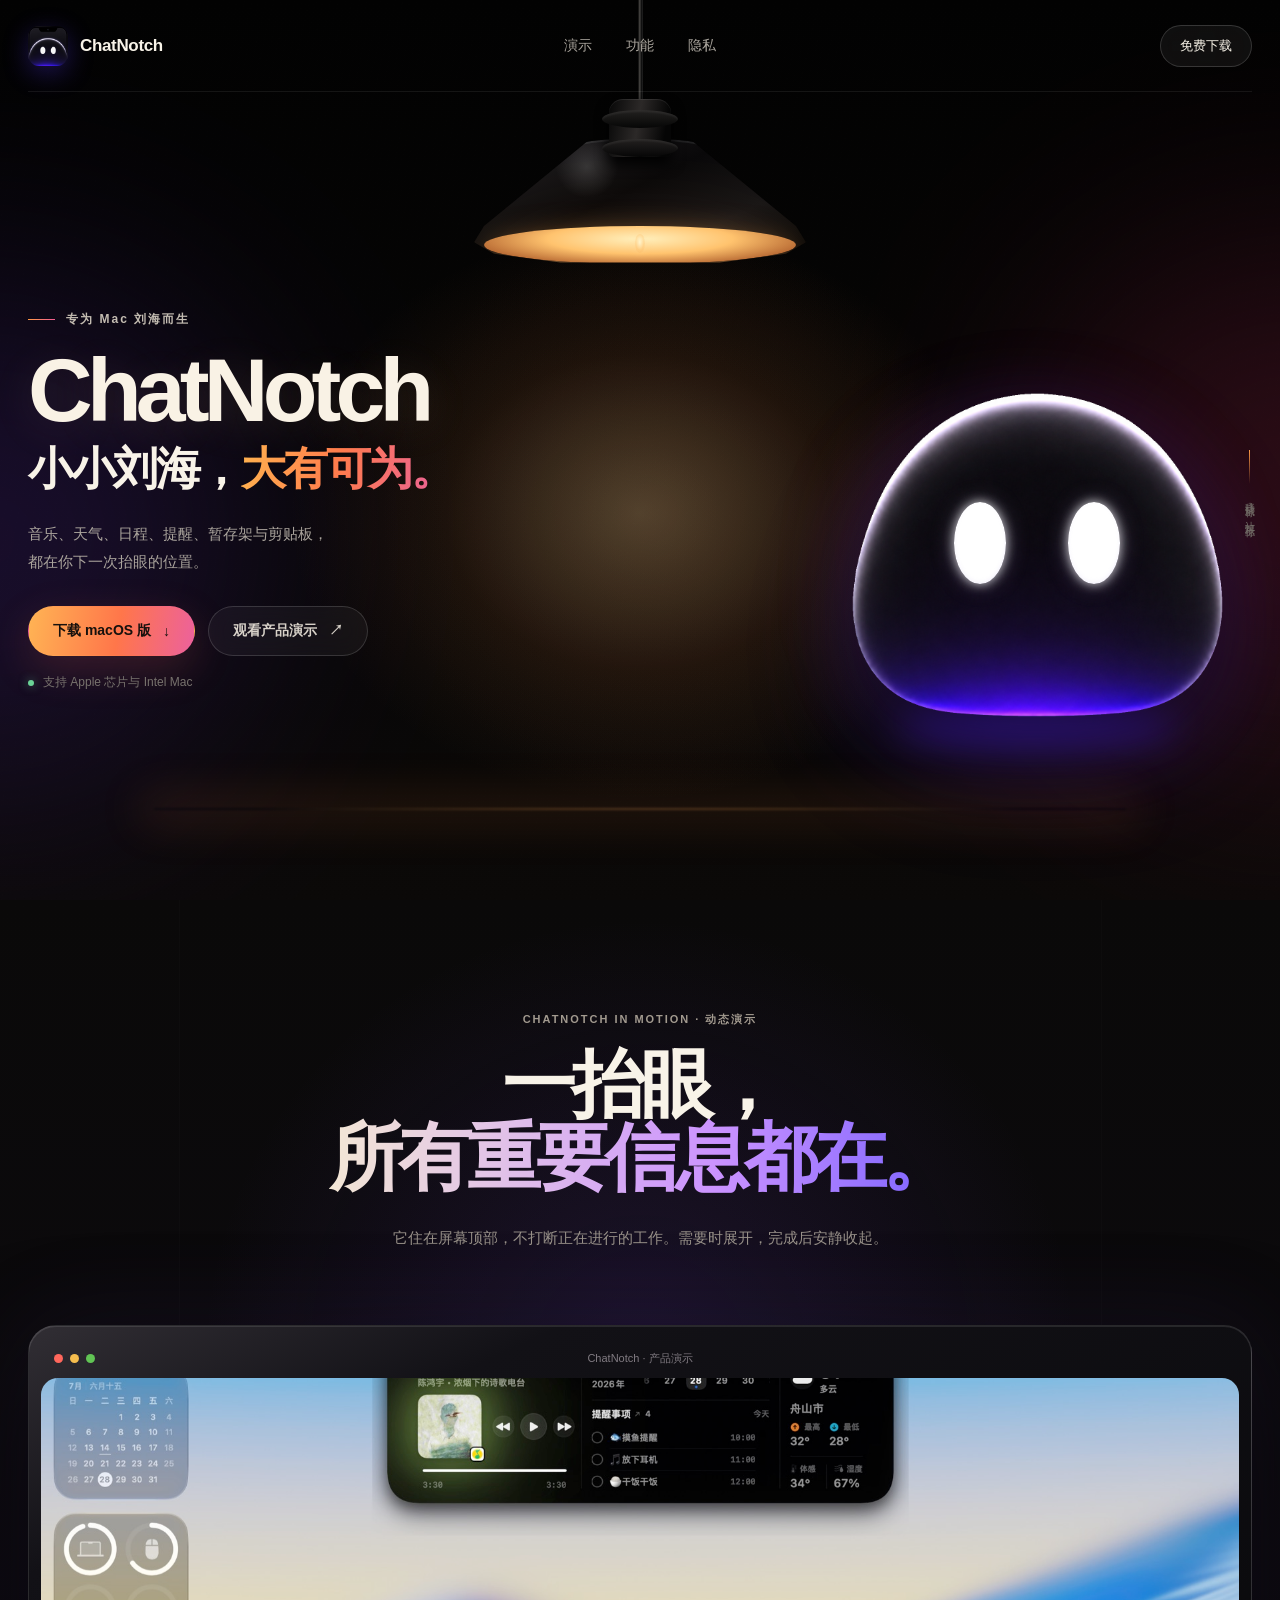
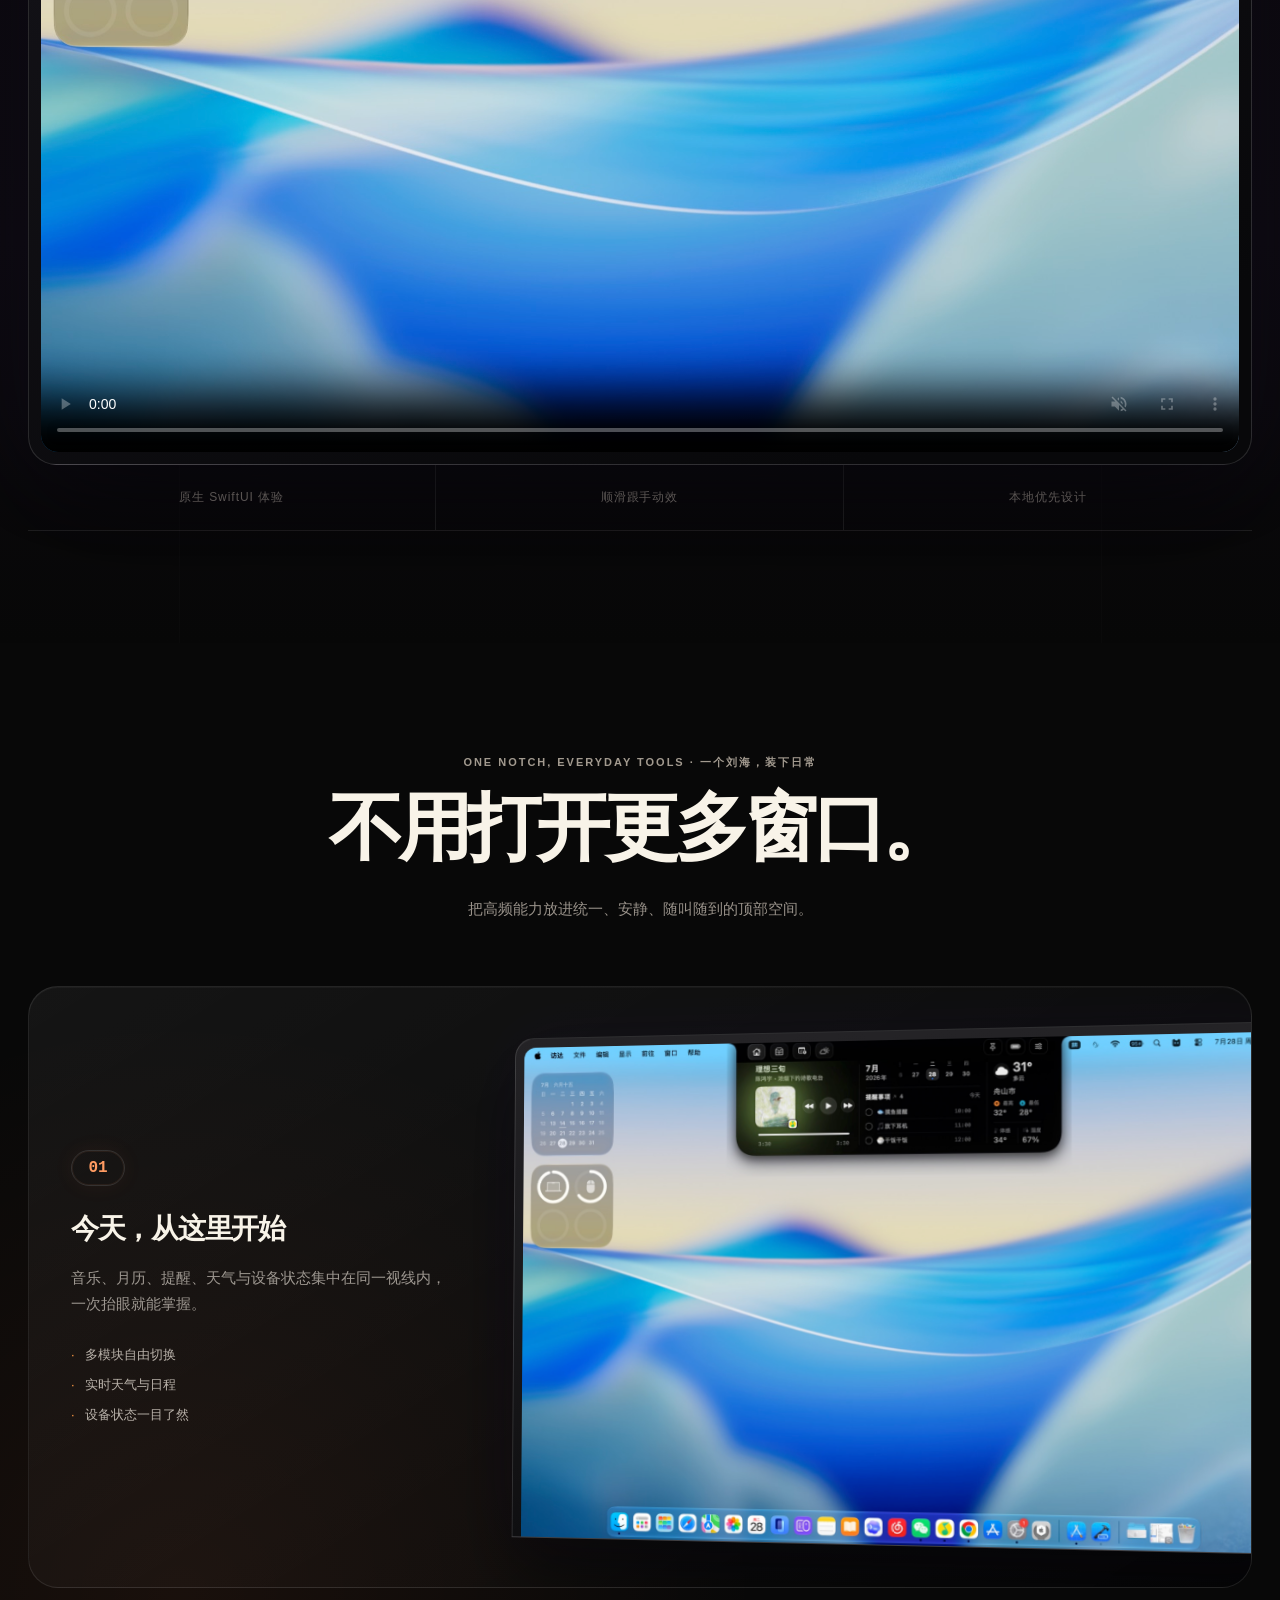
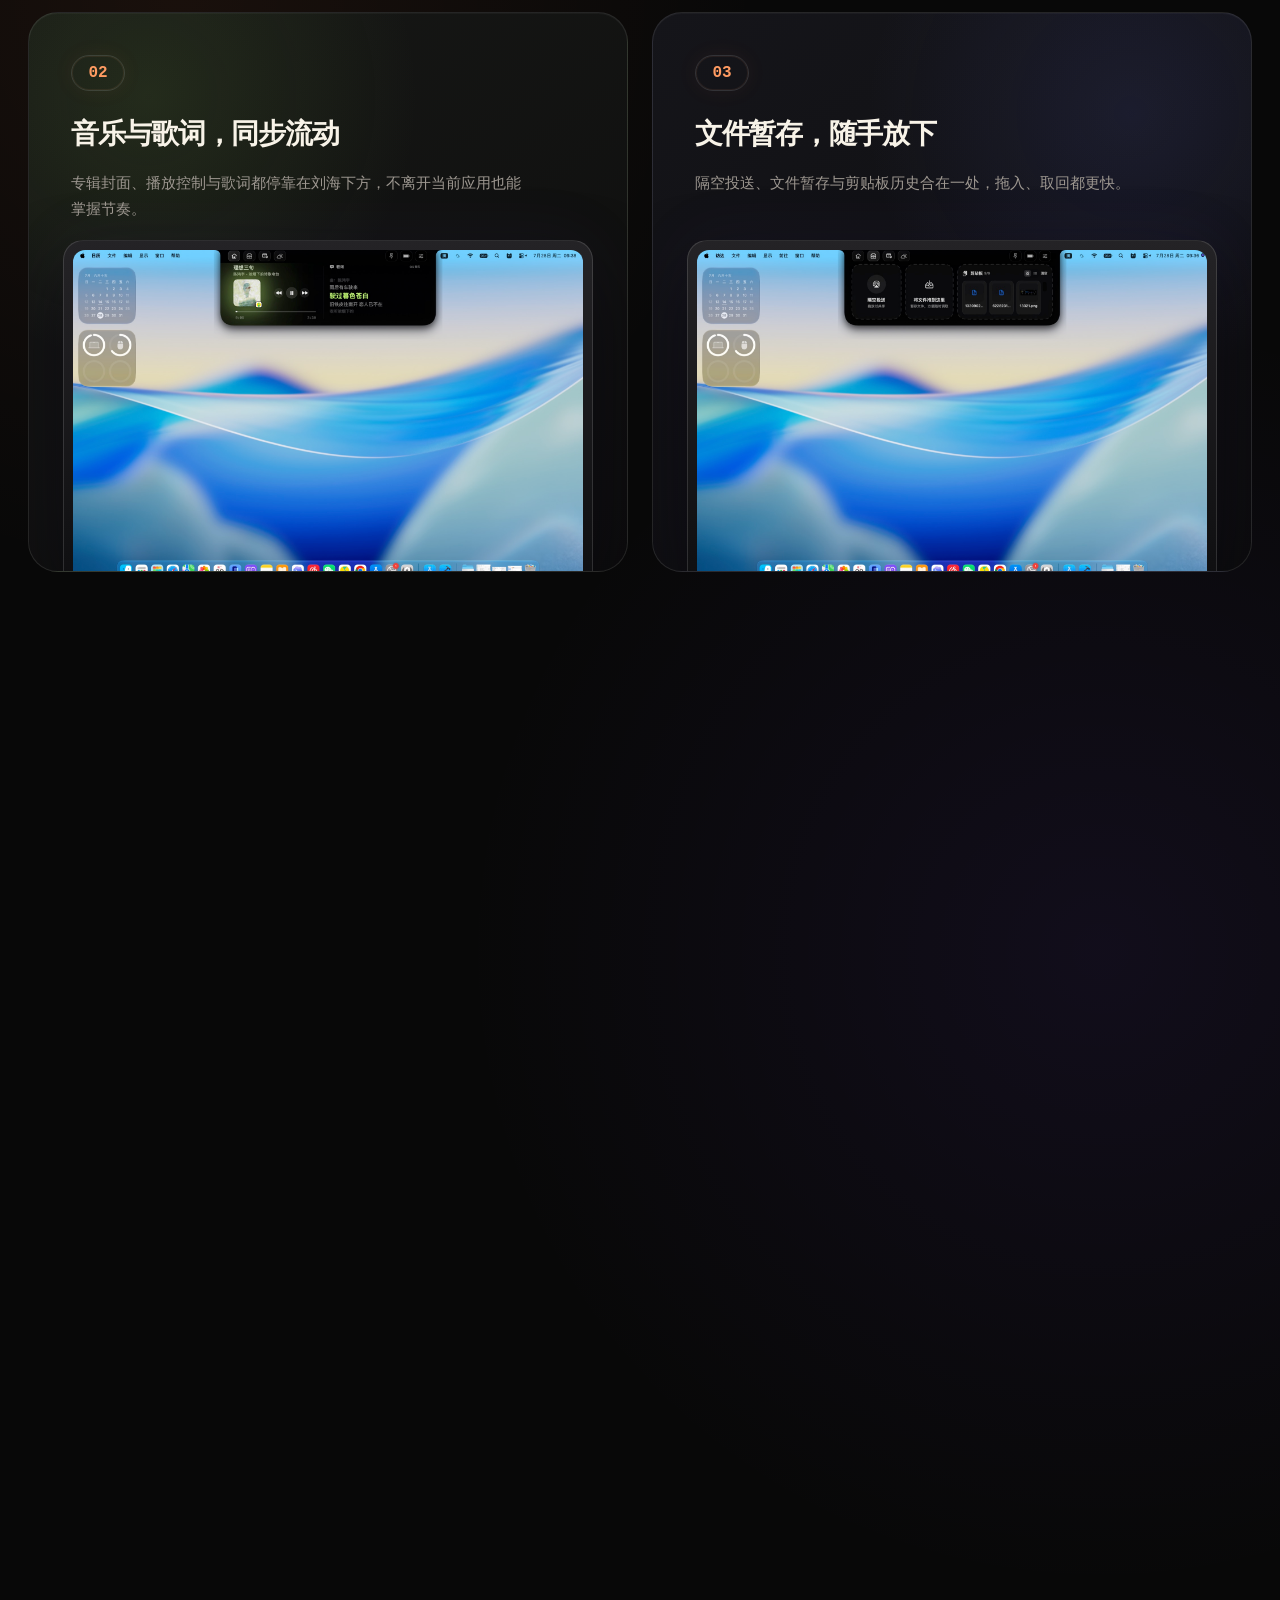
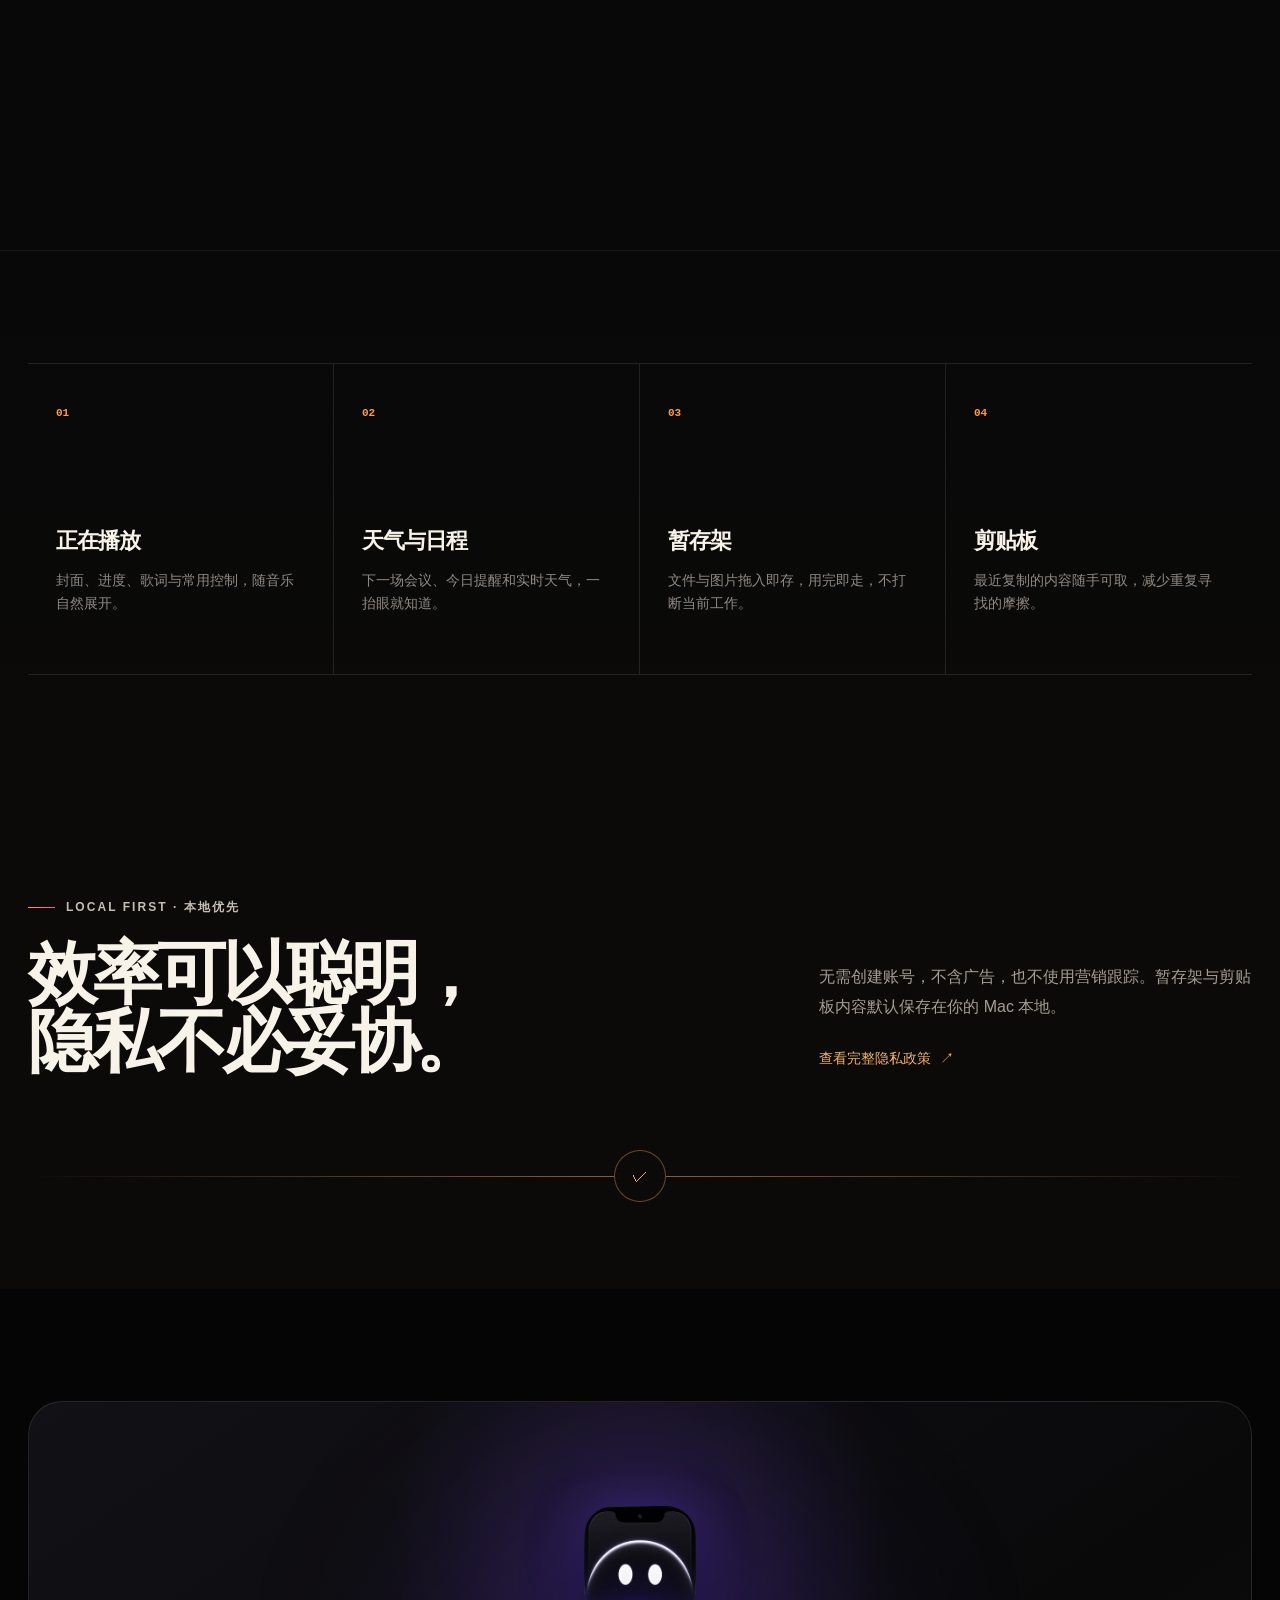
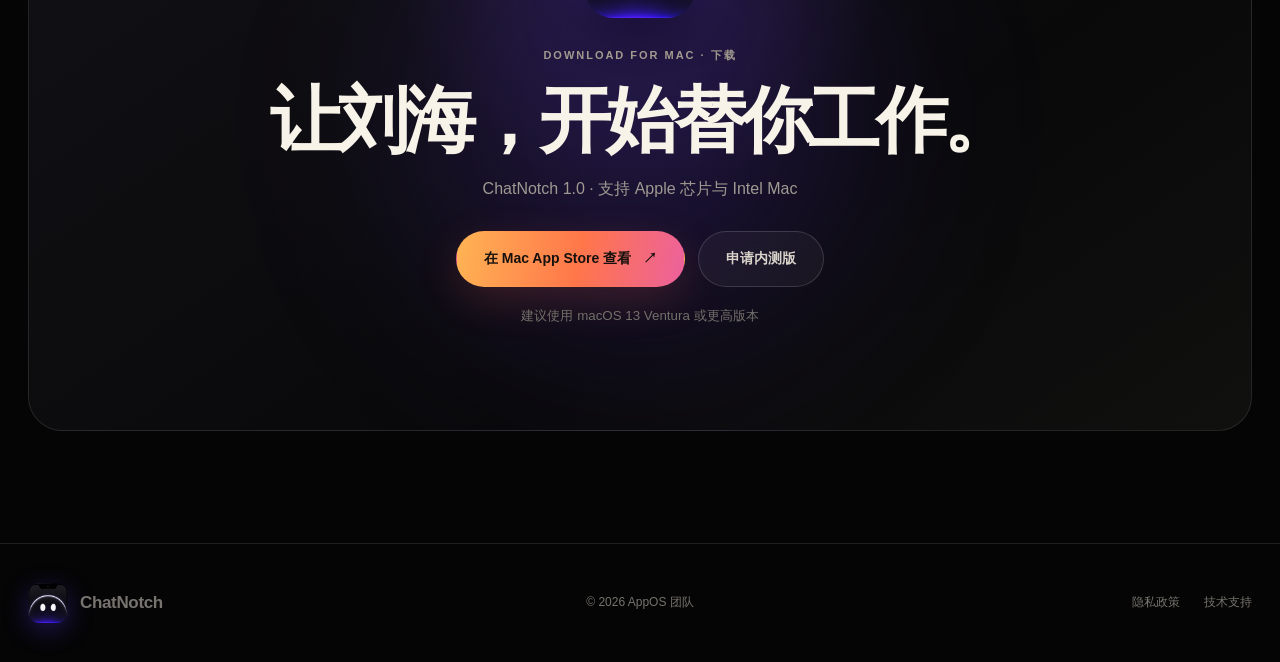
==== commit 6c87a45f: "Update index.html" ====
--- a/download/index.html
+++ b/download/index.html
@@ -11,15 +11,45 @@
   <meta property="og:image" content="https://woon3316.github.io/chatnotch-support/download/og.png">
   <meta name="twitter:card" content="summary_large_image">
   <title>ChatNotch｜把灵感放在刘海之上</title>
-  <link rel="icon" href="chatnotch-logo.png?v=20260805-11">
-  <link rel="apple-touch-icon" href="chatnotch-logo.png?v=20260805-11">
+  <link rel="icon" href="chatnotch-logo.png?v=20260805-12">
+  <link rel="apple-touch-icon" href="chatnotch-logo.png?v=20260805-12">
   <link rel="preload" href="assets/overview.jpg" as="image">
-  <link rel="stylesheet" href="styles.css?v=20260805-11">
+  <link rel="stylesheet" href="styles.css?v=20260805-12">
   <script>
-    if ("scrollRestoration" in history) history.scrollRestoration = "manual";
-    if (!location.hash) window.scrollTo(0, 0);
+    (() => {
+      if ("scrollRestoration" in history) history.scrollRestoration = "manual";
+
+      document.documentElement.classList.add("is-booting");
+      if (location.hash) {
+        history.replaceState(null, "", location.pathname + location.search);
+      }
+
+      const forceTop = () => {
+        document.documentElement.scrollTop = 0;
+        if (document.body) document.body.scrollTop = 0;
+        window.scrollTo(0, 0);
+      };
+
+      forceTop();
+      document.addEventListener("DOMContentLoaded", () => {
+        forceTop();
+        requestAnimationFrame(forceTop);
+      }, { once: true });
+      window.addEventListener("pageshow", () => {
+        forceTop();
+        requestAnimationFrame(forceTop);
+      });
+      window.addEventListener("load", () => {
+        forceTop();
+        requestAnimationFrame(() => requestAnimationFrame(forceTop));
+        window.setTimeout(() => {
+          forceTop();
+          document.documentElement.classList.remove("is-booting");
+        }, 500);
+      }, { once: true });
+    })();
   </script>
-  <script src="interaction.js?v=20260805-11" defer></script>
+  <script src="interaction.js?v=20260805-12" defer></script>
 </head>
 <body>
   <main>
@@ -31,7 +61,7 @@
 
       <header class="site-header shell">
         <a class="brand" href="#top" aria-label="ChatNotch 首页">
-          <img src="chatnotch-logo.png?v=20260805-11" alt="" width="40" height="40">
+          <img src="chatnotch-logo.png?v=20260805-12" alt="" width="40" height="40">
           <span>ChatNotch</span>
         </a>
         <nav aria-label="主导航">
@@ -57,7 +87,7 @@
         <div class="hero-copy">
           <p class="eyebrow"><span></span> 专为 Mac 刘海而生</p>
           <h1>ChatNotch</h1>
-          <h2>把灵感，<span>放在刘海之上。</span></h2>
+          <h2>小小刘海，<span>大有可为。</span></h2>
           <p class="hero-description">音乐、天气、日程、提醒、暂存架与剪贴板，<br>都在你下一次抬眼的位置。</p>
           <div class="hero-actions">
             <a class="button button-primary download-target" href="#download">下载 macOS 版 <span aria-hidden="true">↓</span></a>
@@ -71,7 +101,7 @@
           <div class="product-orbit orbit-one"></div>
           <div class="product-orbit orbit-two"></div>
           <div class="mascot" aria-hidden="true">
-            <img class="mascot-body" src="assets/mascot-body-cutout-v2.png?v=20260805-11" alt="">
+            <img class="mascot-body" src="assets/mascot-body-cutout-v2.png?v=20260805-12" alt="">
             <span class="mascot-eye eye-left"></span>
             <span class="mascot-eye eye-right"></span>
             <span class="mascot-wink"><i></i><i></i></span>
@@ -206,7 +236,7 @@
     <section class="download-section shell section-pad" id="download">
       <div class="download-card reveal">
         <div class="download-glow"></div>
-        <img class="download-icon" src="chatnotch-logo.png?v=20260805-11" alt="ChatNotch 图标" width="128" height="128">
+        <img class="download-icon" src="chatnotch-logo.png?v=20260805-12" alt="ChatNotch 图标" width="128" height="128">
         <p class="section-label">DOWNLOAD FOR MAC · 下载</p>
         <h2>让刘海，开始替你工作。</h2>
         <p>ChatNotch 1.0 · 支持 Apple 芯片与 Intel Mac</p>
@@ -220,7 +250,7 @@
 
     <footer>
       <div class="shell footer-inner">
-        <a class="brand" href="#top"><img src="chatnotch-logo.png?v=20260805-11" alt="" width="34" height="34"><span>ChatNotch</span></a>
+        <a class="brand" href="#top"><img src="chatnotch-logo.png?v=20260805-12" alt="" width="34" height="34"><span>ChatNotch</span></a>
         <p>© 2026 AppOS 团队</p>
         <div><a href="../#privacy">隐私政策</a><a href="../#support">技术支持</a></div>
       </div>
--- a/download/styles.css
+++ b/download/styles.css
@@ -17,6 +17,10 @@
 html {
   scroll-behavior: smooth;
   background: #050505;
+}
+
+html.is-booting {
+  scroll-behavior: auto !important;
 }
 
 body {
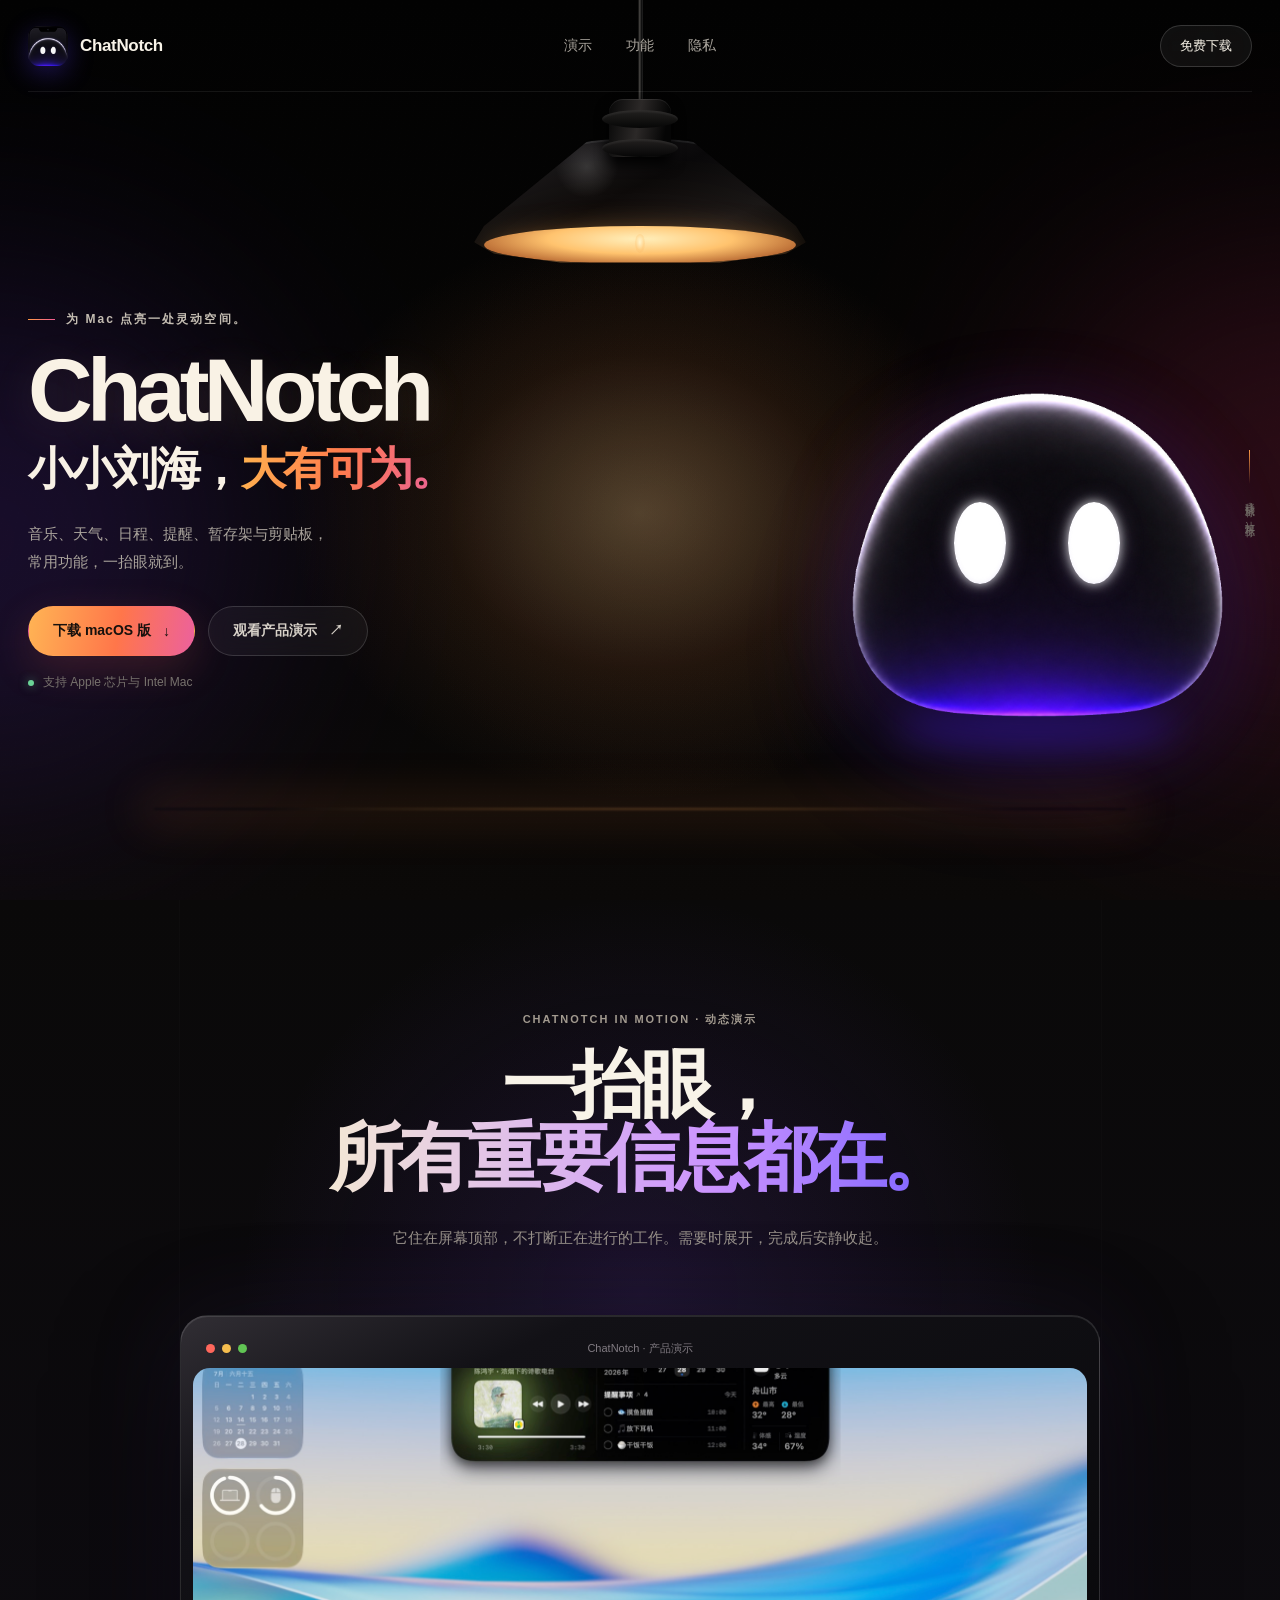
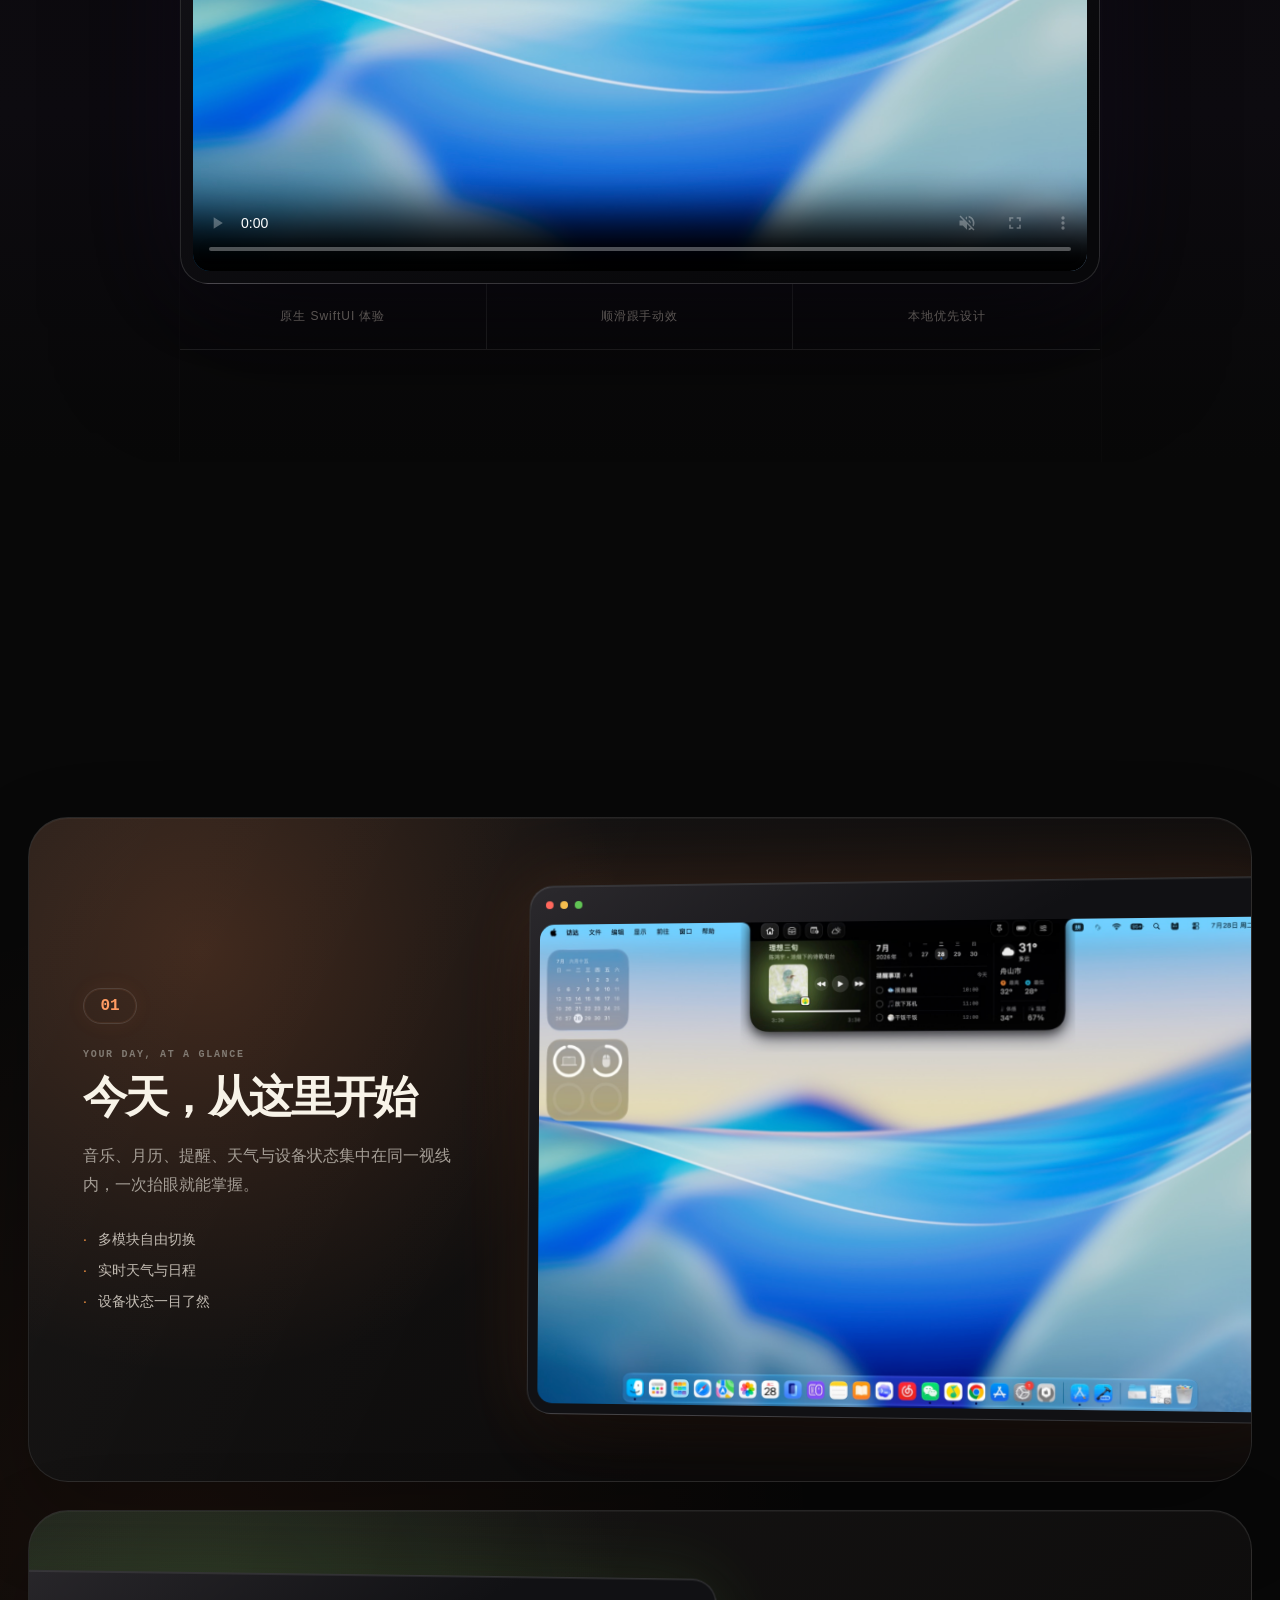
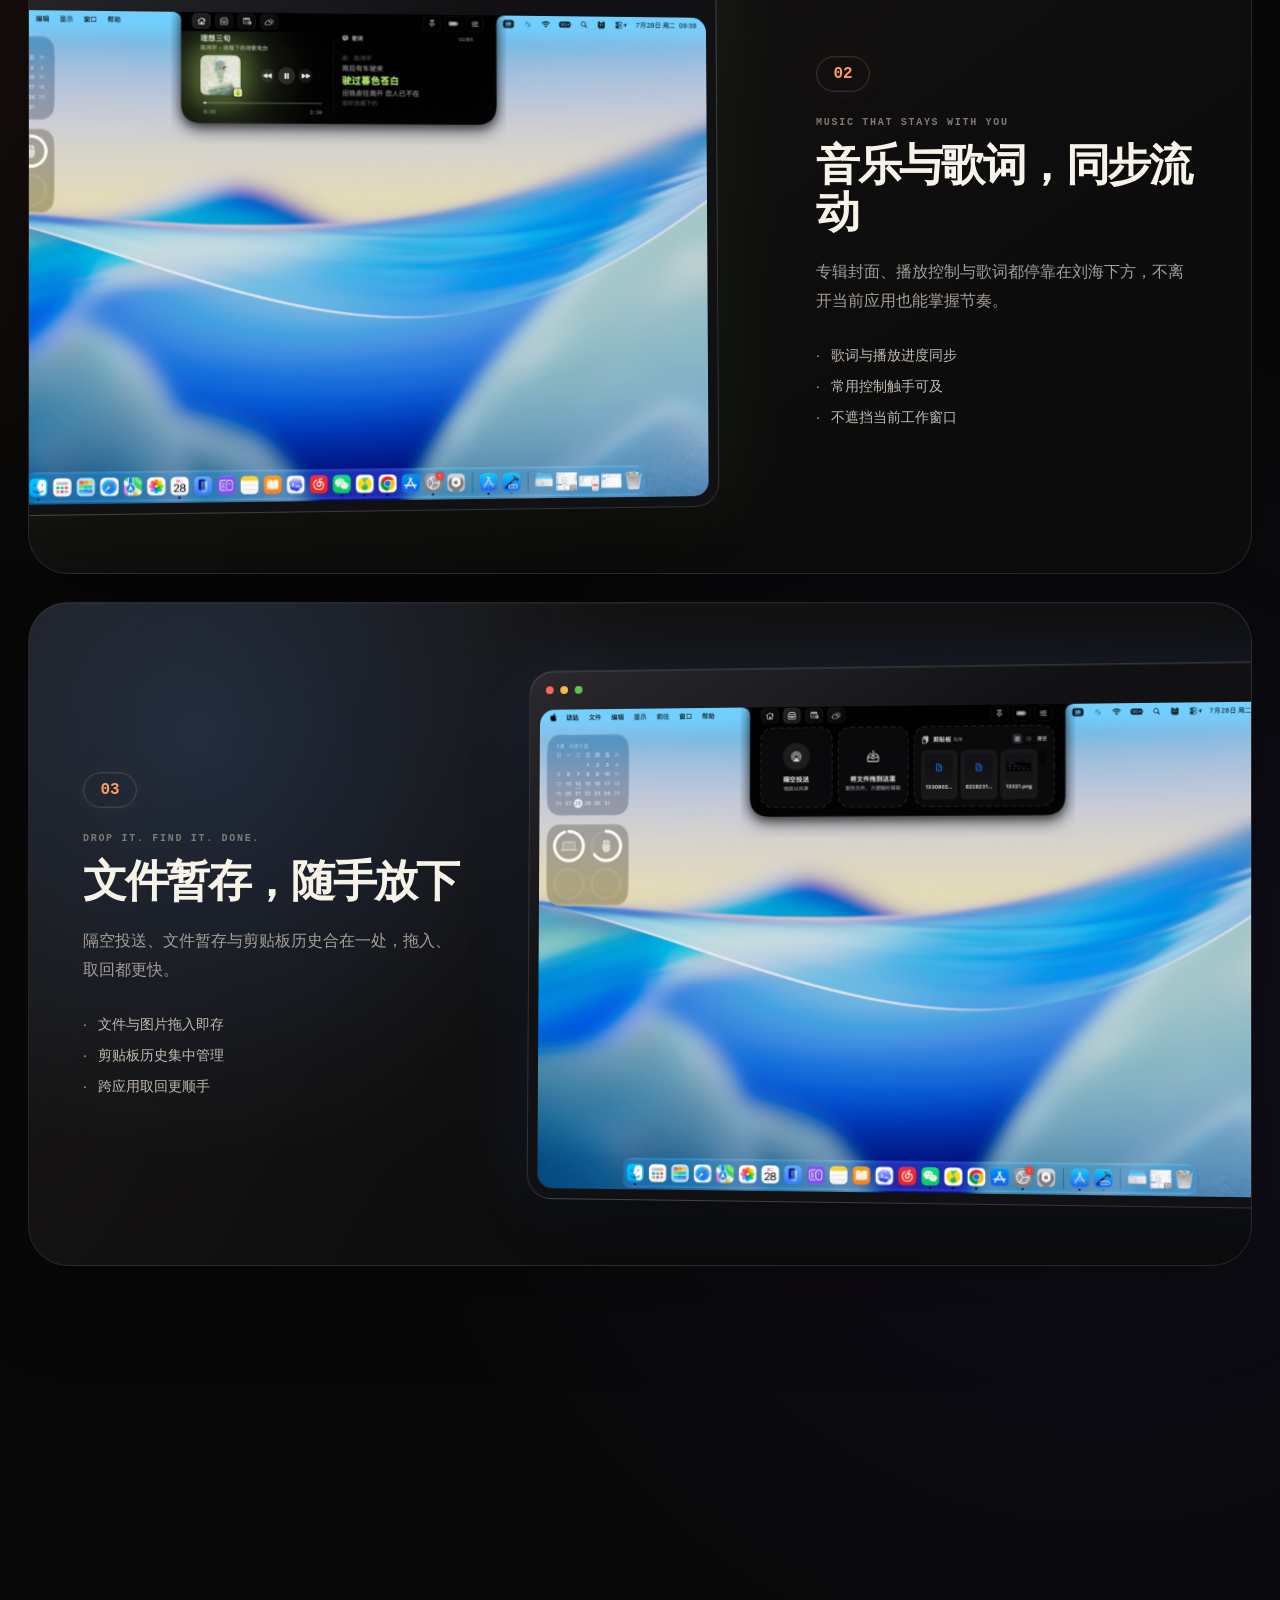
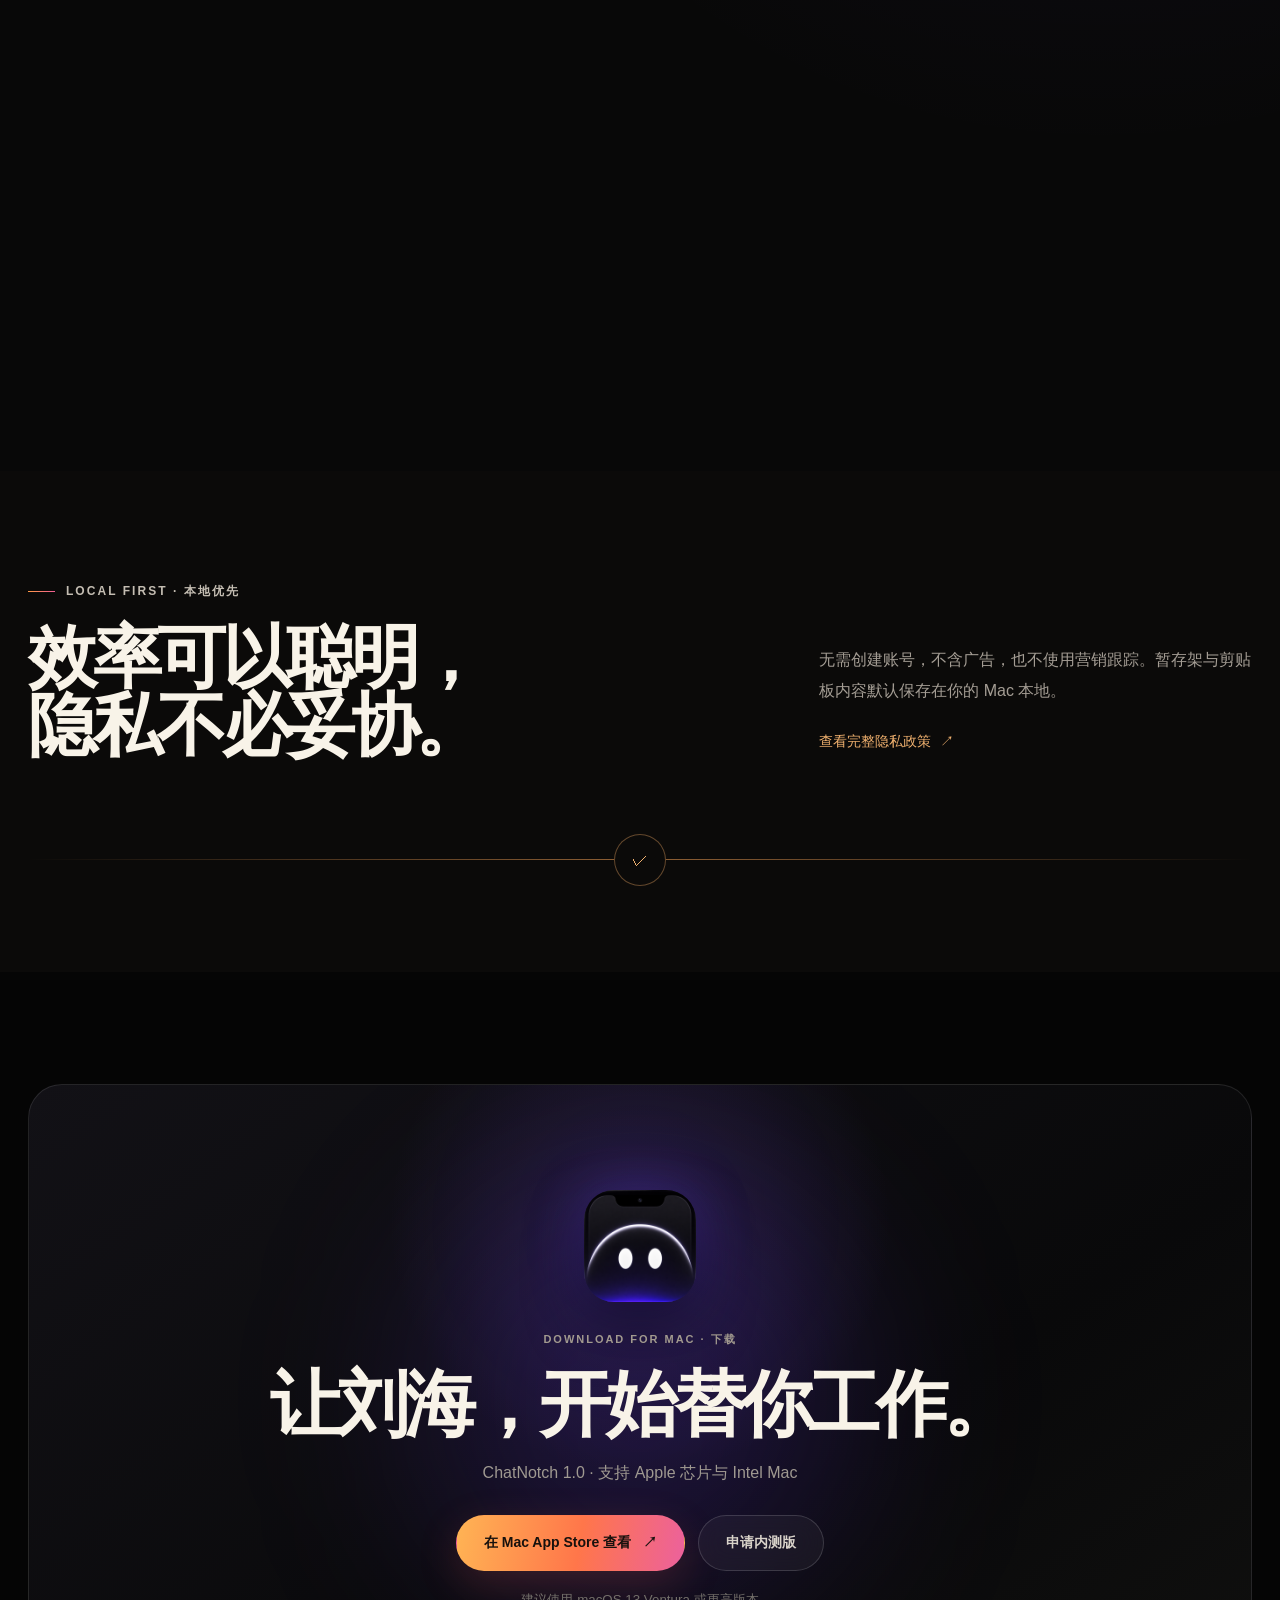
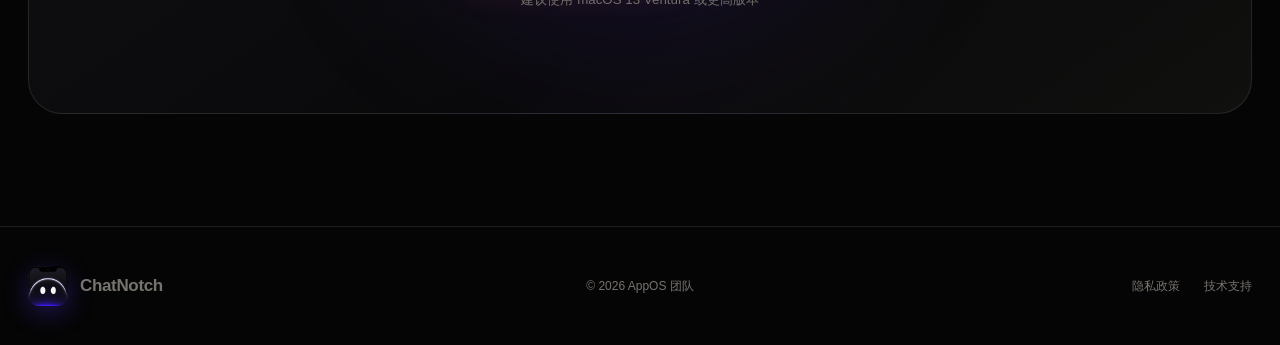
==== commit 967b063e: "Add files via upload" ====
--- a/download/index.html
+++ b/download/index.html
@@ -5,16 +5,16 @@
   <meta name="viewport" content="width=device-width, initial-scale=1">
   <meta name="theme-color" content="#050505">
   <meta name="description" content="ChatNotch 是为 macOS 刘海打造的原生效率工具，将音乐、天气、日程、提醒、暂存架与剪贴板收进屏幕顶部。">
-  <meta property="og:title" content="ChatNotch｜把灵感放在刘海之上">
+  <meta property="og:title" content="ChatNotch｜小小刘海，大有可为">
   <meta property="og:description" content="专为 Mac 刘海而生。重要信息，一抬眼就到。">
   <meta property="og:type" content="website">
   <meta property="og:image" content="https://woon3316.github.io/chatnotch-support/download/og.png">
   <meta name="twitter:card" content="summary_large_image">
-  <title>ChatNotch｜把灵感放在刘海之上</title>
-  <link rel="icon" href="chatnotch-logo.png?v=20260805-12">
-  <link rel="apple-touch-icon" href="chatnotch-logo.png?v=20260805-12">
+  <title>ChatNotch｜小小刘海，大有可为</title>
+  <link rel="icon" href="chatnotch-logo.png?v=20260806-1">
+  <link rel="apple-touch-icon" href="chatnotch-logo.png?v=20260806-1">
   <link rel="preload" href="assets/overview.jpg" as="image">
-  <link rel="stylesheet" href="styles.css?v=20260805-12">
+  <link rel="stylesheet" href="styles.css?v=20260806-1">
   <script>
     (() => {
       if ("scrollRestoration" in history) history.scrollRestoration = "manual";
@@ -49,7 +49,7 @@
       }, { once: true });
     })();
   </script>
-  <script src="interaction.js?v=20260805-12" defer></script>
+  <script src="interaction.js?v=20260806-1" defer></script>
 </head>
 <body>
   <main>
@@ -61,7 +61,7 @@
 
       <header class="site-header shell">
         <a class="brand" href="#top" aria-label="ChatNotch 首页">
-          <img src="chatnotch-logo.png?v=20260805-12" alt="" width="40" height="40">
+          <img src="chatnotch-logo.png?v=20260806-1" alt="" width="40" height="40">
           <span>ChatNotch</span>
         </a>
         <nav aria-label="主导航">
@@ -85,10 +85,10 @@
 
       <div class="hero-layout shell">
         <div class="hero-copy">
-          <p class="eyebrow"><span></span> 专为 Mac 刘海而生</p>
+          <p class="eyebrow"><span></span> 为 Mac 点亮一处灵动空间。</p>
           <h1>ChatNotch</h1>
-          <h2>小小刘海，<span>大有可为。</span></h2>
-          <p class="hero-description">音乐、天气、日程、提醒、暂存架与剪贴板，<br>都在你下一次抬眼的位置。</p>
+          <h2><strong>小小刘海，</strong><span>大有可为。</span></h2>
+          <p class="hero-description">音乐、天气、日程、提醒、暂存架与剪贴板，<br>常用功能，一抬眼就到。</p>
           <div class="hero-actions">
             <a class="button button-primary download-target" href="#download">下载 macOS 版 <span aria-hidden="true">↓</span></a>
             <a class="button button-ghost" href="#experience">观看产品演示 <span aria-hidden="true">↗</span></a>
@@ -101,7 +101,7 @@
           <div class="product-orbit orbit-one"></div>
           <div class="product-orbit orbit-two"></div>
           <div class="mascot" aria-hidden="true">
-            <img class="mascot-body" src="assets/mascot-body-cutout-v2.png?v=20260805-12" alt="">
+            <img class="mascot-body" src="assets/mascot-body-cutout-v2.png?v=20260806-1" alt="">
             <span class="mascot-eye eye-left"></span>
             <span class="mascot-eye eye-right"></span>
             <span class="mascot-wink"><i></i><i></i></span>
@@ -150,72 +150,62 @@
         <p>把高频能力放进统一、安静、随叫随到的顶部空间。</p>
       </div>
 
-      <div class="showcase shell">
-        <article class="showcase-card showcase-wide reveal">
-          <div class="showcase-copy">
+      <div class="story-stack shell">
+        <article class="story-card story-warm reveal">
+          <div class="story-copy">
             <span class="index">01</span>
+            <p class="story-kicker">YOUR DAY, AT A GLANCE</p>
             <h3>今天，从这里开始</h3>
             <p>音乐、月历、提醒、天气与设备状态集中在同一视线内，一次抬眼就能掌握。</p>
             <ul><li>多模块自由切换</li><li>实时天气与日程</li><li>设备状态一目了然</li></ul>
           </div>
-          <figure class="screen-shot angled-right">
+          <figure class="story-screen story-screen-right">
+            <span class="story-screen-bar" aria-hidden="true"><i></i><i></i><i></i></span>
             <img src="assets/overview.jpg" alt="ChatNotch 音乐、日历、天气与提醒综合面板" loading="lazy">
           </figure>
         </article>
 
-        <article class="showcase-card split reveal">
-          <div class="showcase-copy">
+        <article class="story-card story-green story-reverse reveal">
+          <div class="story-copy">
             <span class="index">02</span>
+            <p class="story-kicker">MUSIC THAT STAYS WITH YOU</p>
             <h3>音乐与歌词，同步流动</h3>
             <p>专辑封面、播放控制与歌词都停靠在刘海下方，不离开当前应用也能掌握节奏。</p>
-          </div>
-          <figure class="screen-shot">
+            <ul><li>歌词与播放进度同步</li><li>常用控制触手可及</li><li>不遮挡当前工作窗口</li></ul>
+          </div>
+          <figure class="story-screen story-screen-left">
+            <span class="story-screen-bar" aria-hidden="true"><i></i><i></i><i></i></span>
             <img src="assets/lyrics.jpg" alt="ChatNotch 音乐播放与歌词面板" loading="lazy">
           </figure>
         </article>
 
-        <article class="showcase-card split reveal">
-          <div class="showcase-copy">
+        <article class="story-card story-blue reveal">
+          <div class="story-copy">
             <span class="index">03</span>
+            <p class="story-kicker">DROP IT. FIND IT. DONE.</p>
             <h3>文件暂存，随手放下</h3>
             <p>隔空投送、文件暂存与剪贴板历史合在一处，拖入、取回都更快。</p>
-          </div>
-          <figure class="screen-shot">
+            <ul><li>文件与图片拖入即存</li><li>剪贴板历史集中管理</li><li>跨应用取回更顺手</li></ul>
+          </div>
+          <figure class="story-screen story-screen-right">
+            <span class="story-screen-bar" aria-hidden="true"><i></i><i></i><i></i></span>
             <img src="assets/shelf.jpg" alt="ChatNotch 隔空投送、文件暂存与剪贴板面板" loading="lazy">
           </figure>
         </article>
 
-        <article class="showcase-card showcase-wide reverse reveal">
-          <div class="showcase-copy">
+        <article class="story-card story-violet story-reverse reveal">
+          <div class="story-copy">
             <span class="index">04</span>
+            <p class="story-kicker">WHAT'S NEXT, RIGHT ON TIME</p>
             <h3>下一件事，不再错过</h3>
             <p>日历与提醒事项并排呈现，今天的安排、时间和待办都在屏幕正上方。</p>
             <ul><li>月历与日程联动</li><li>提醒事项快速完成</li><li>当天信息自动聚合</li></ul>
           </div>
-          <figure class="screen-shot angled-left">
+          <figure class="story-screen story-screen-left">
+            <span class="story-screen-bar" aria-hidden="true"><i></i><i></i><i></i></span>
             <img src="assets/calendar.jpg" alt="ChatNotch 日历与提醒事项面板" loading="lazy">
           </figure>
         </article>
-
-        <article class="compact-card reveal">
-          <div class="compact-copy">
-            <span class="index">05</span>
-            <h3>小状态，也足够醒目。</h3>
-            <p>不展开完整面板时，正在播放、天气与系统状态仍会以精简形态留在刘海附近。</p>
-          </div>
-          <figure class="screen-shot compact-shot">
-            <img src="assets/compact.jpg" alt="ChatNotch 精简音乐状态展示" loading="lazy">
-          </figure>
-        </article>
-      </div>
-    </section>
-
-    <section class="feature-strip section-pad">
-      <div class="shell feature-grid">
-        <article class="reveal"><span>01</span><h3>正在播放</h3><p>封面、进度、歌词与常用控制，随音乐自然展开。</p></article>
-        <article class="reveal"><span>02</span><h3>天气与日程</h3><p>下一场会议、今日提醒和实时天气，一抬眼就知道。</p></article>
-        <article class="reveal"><span>03</span><h3>暂存架</h3><p>文件与图片拖入即存，用完即走，不打断当前工作。</p></article>
-        <article class="reveal"><span>04</span><h3>剪贴板</h3><p>最近复制的内容随手可取，减少重复寻找的摩擦。</p></article>
       </div>
     </section>
 
@@ -236,7 +226,7 @@
     <section class="download-section shell section-pad" id="download">
       <div class="download-card reveal">
         <div class="download-glow"></div>
-        <img class="download-icon" src="chatnotch-logo.png?v=20260805-12" alt="ChatNotch 图标" width="128" height="128">
+        <img class="download-icon" src="chatnotch-logo.png?v=20260806-1" alt="ChatNotch 图标" width="128" height="128">
         <p class="section-label">DOWNLOAD FOR MAC · 下载</p>
         <h2>让刘海，开始替你工作。</h2>
         <p>ChatNotch 1.0 · 支持 Apple 芯片与 Intel Mac</p>
@@ -250,7 +240,7 @@
 
     <footer>
       <div class="shell footer-inner">
-        <a class="brand" href="#top"><img src="chatnotch-logo.png?v=20260805-12" alt="" width="34" height="34"><span>ChatNotch</span></a>
+        <a class="brand" href="#top"><img src="chatnotch-logo.png?v=20260806-1" alt="" width="34" height="34"><span>ChatNotch</span></a>
         <p>© 2026 AppOS 团队</p>
         <div><a href="../#privacy">隐私政策</a><a href="../#support">技术支持</a></div>
       </div>
--- a/download/styles.css
+++ b/download/styles.css
@@ -309,6 +309,11 @@
   white-space: nowrap;
 }
 
+.hero h2 strong {
+  color: #f8f1e5;
+  font: inherit;
+}
+
 .hero h2 span {
   color: transparent;
   background: linear-gradient(100deg, #ffb34f 0%, #ff7b4c 46%, #e85fa0 100%);
@@ -615,7 +620,12 @@
   line-height: 1.8;
 }
 
-.video-shell { margin-top: 74px; position: relative; z-index: 1; }
+.video-shell {
+  width: min(920px, calc(100% - 56px));
+  margin: 64px auto 0;
+  position: relative;
+  z-index: 1;
+}
 
 .mac-frame {
   position: relative;
@@ -814,6 +824,140 @@
 
 .compact-shot { position: relative; inset: auto; }
 
+.story-stack {
+  position: relative;
+  z-index: 1;
+  margin-top: 76px;
+  display: grid;
+  gap: 28px;
+}
+
+.story-card {
+  position: relative;
+  min-height: 650px;
+  overflow: hidden;
+  padding: 62px 54px;
+  display: grid;
+  grid-template-columns: minmax(280px, .72fr) minmax(0, 1.28fr);
+  align-items: center;
+  gap: 56px;
+  border: 1px solid rgba(255,255,255,.1);
+  border-radius: 40px;
+  background: linear-gradient(145deg, #171514, #0d0c0c 72%);
+  box-shadow: inset 0 1px rgba(255,255,255,.045), 0 34px 90px rgba(0,0,0,.23);
+}
+
+.story-card::before {
+  content: "";
+  position: absolute;
+  inset: 0;
+  pointer-events: none;
+  background:
+    radial-gradient(circle at 14% 20%, var(--story-glow, rgba(255,141,75,.13)), transparent 36%),
+    linear-gradient(115deg, rgba(255,255,255,.025), transparent 44%);
+}
+
+.story-warm { --story-glow: rgba(255,133,70,.18); }
+.story-green { --story-glow: rgba(117,176,91,.17); }
+.story-blue { --story-glow: rgba(74,132,222,.2); }
+.story-violet { --story-glow: rgba(128,80,235,.22); }
+
+.story-reverse {
+  grid-template-columns: minmax(0, 1.28fr) minmax(280px, .72fr);
+}
+
+.story-reverse .story-copy { order: 2; }
+.story-reverse .story-screen { order: 1; }
+
+.story-copy {
+  position: relative;
+  z-index: 2;
+  max-width: 410px;
+}
+
+.story-kicker {
+  margin: 0 0 13px !important;
+  color: #817a72 !important;
+  font: 650 10px/1.3 ui-monospace, SFMono-Regular, Menlo, monospace !important;
+  letter-spacing: .17em;
+}
+
+.story-card h3 {
+  margin: 0;
+  font-size: clamp(34px, 3.4vw, 50px);
+  line-height: 1.08;
+  letter-spacing: -.055em;
+}
+
+.story-copy > p:not(.story-kicker) {
+  margin: 22px 0 0;
+  color: #a59e96;
+  font-size: 16px;
+  line-height: 1.8;
+}
+
+.story-copy ul {
+  margin: 31px 0 0;
+  padding: 0;
+  display: grid;
+  gap: 13px;
+  list-style: none;
+  color: #c2bbb2;
+  font-size: 14px;
+}
+
+.story-copy li::before {
+  content: "·";
+  margin-right: 11px;
+  color: var(--orange);
+}
+
+.story-screen {
+  position: relative;
+  z-index: 1;
+  width: 114%;
+  margin: 0;
+  padding: 39px 10px 10px;
+  overflow: hidden;
+  border: 1px solid rgba(255,255,255,.14);
+  border-radius: 25px;
+  background: linear-gradient(150deg, #2b292d, #111114 34%);
+  box-shadow: 0 42px 92px rgba(0,0,0,.52), 0 0 80px var(--story-glow, rgba(101,62,206,.11)), inset 0 1px rgba(255,255,255,.08);
+}
+
+.story-screen-right {
+  margin-right: -19%;
+  transform: perspective(1400px) rotateY(-4deg) rotateX(1deg);
+}
+
+.story-screen-left {
+  margin-left: -19%;
+  transform: perspective(1400px) rotateY(4deg) rotateX(1deg);
+}
+
+.story-screen-bar {
+  position: absolute;
+  left: 16px;
+  top: 15px;
+  display: flex;
+  gap: 7px;
+}
+
+.story-screen-bar i {
+  width: 8px;
+  height: 8px;
+  border-radius: 50%;
+  background: #ff675c;
+}
+
+.story-screen-bar i:nth-child(2) { background: #f5bd4e; }
+.story-screen-bar i:nth-child(3) { background: #61c454; }
+
+.story-screen img {
+  width: 100%;
+  border-radius: 15px;
+}
+
 .feature-strip {
   background: linear-gradient(#080808, #0b0a09);
   border-top: 1px solid rgba(255,255,255,.06);
@@ -904,6 +1048,14 @@
   .hero-product { width: min(355px, 33vw); }
   .showcase-card, .compact-card { padding: 38px; }
   .showcase-wide { grid-template-columns: .72fr 1.28fr; }
+  .story-card {
+    min-height: 570px;
+    padding: 46px 40px;
+    gap: 34px;
+    grid-template-columns: minmax(245px, .68fr) minmax(0, 1.32fr);
+  }
+  .story-reverse { grid-template-columns: minmax(0, 1.32fr) minmax(245px, .68fr); }
+  .story-screen { width: 118%; }
   .feature-grid { grid-template-columns: repeat(2, 1fr); }
   .feature-grid article:nth-child(2) { border-right: 0; }
   .feature-grid article:nth-child(-n+2) { border-bottom: 1px solid var(--line); }
@@ -942,6 +1094,30 @@
   .video-wrap { border-radius: 10px; }
   .video-meta { grid-template-columns: 1fr; }
   .video-meta span { border-right: 0; border-bottom: 1px solid var(--line); padding: 16px 8px; }
+  .story-stack { margin-top: 52px; gap: 17px; }
+  .story-card,
+  .story-reverse {
+    min-height: 0;
+    padding: 34px 24px 0;
+    display: grid;
+    grid-template-columns: 1fr;
+    gap: 36px;
+    border-radius: 25px;
+  }
+  .story-reverse .story-copy,
+  .story-copy { order: 1; max-width: none; }
+  .story-reverse .story-screen,
+  .story-screen { order: 2; }
+  .story-card h3 { font-size: clamp(30px, 9vw, 42px); }
+  .story-copy > p:not(.story-kicker) { font-size: 14px; }
+  .story-screen,
+  .story-screen-right,
+  .story-screen-left {
+    width: 122%;
+    margin: 0 -11% -4%;
+    transform: none;
+    border-radius: 18px 18px 0 0;
+  }
   .showcase { grid-template-columns: 1fr; gap: 16px; margin-top: 52px; }
   .showcase-card, .compact-card { grid-column: auto; min-height: 560px; padding: 30px 24px; border-radius: 23px; display: block; }
   .showcase-wide.reverse .showcase-copy { order: initial; }
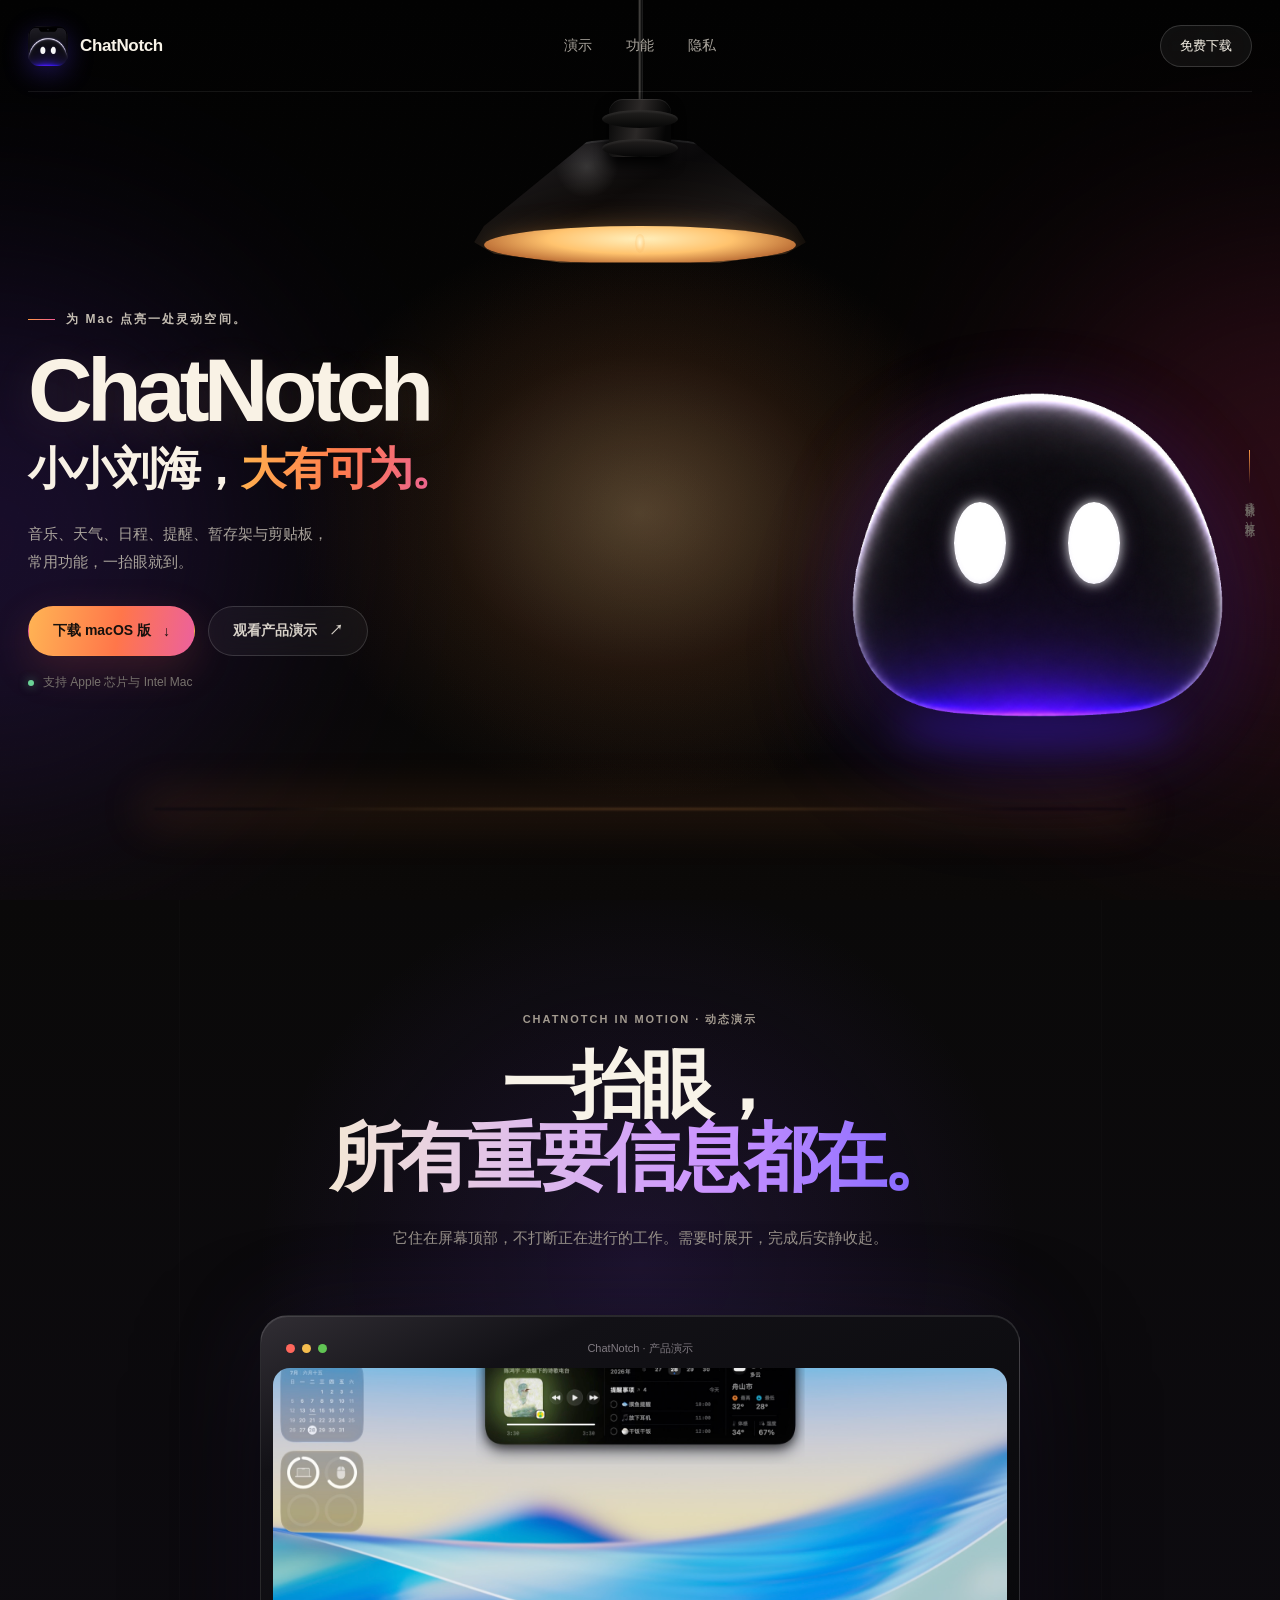
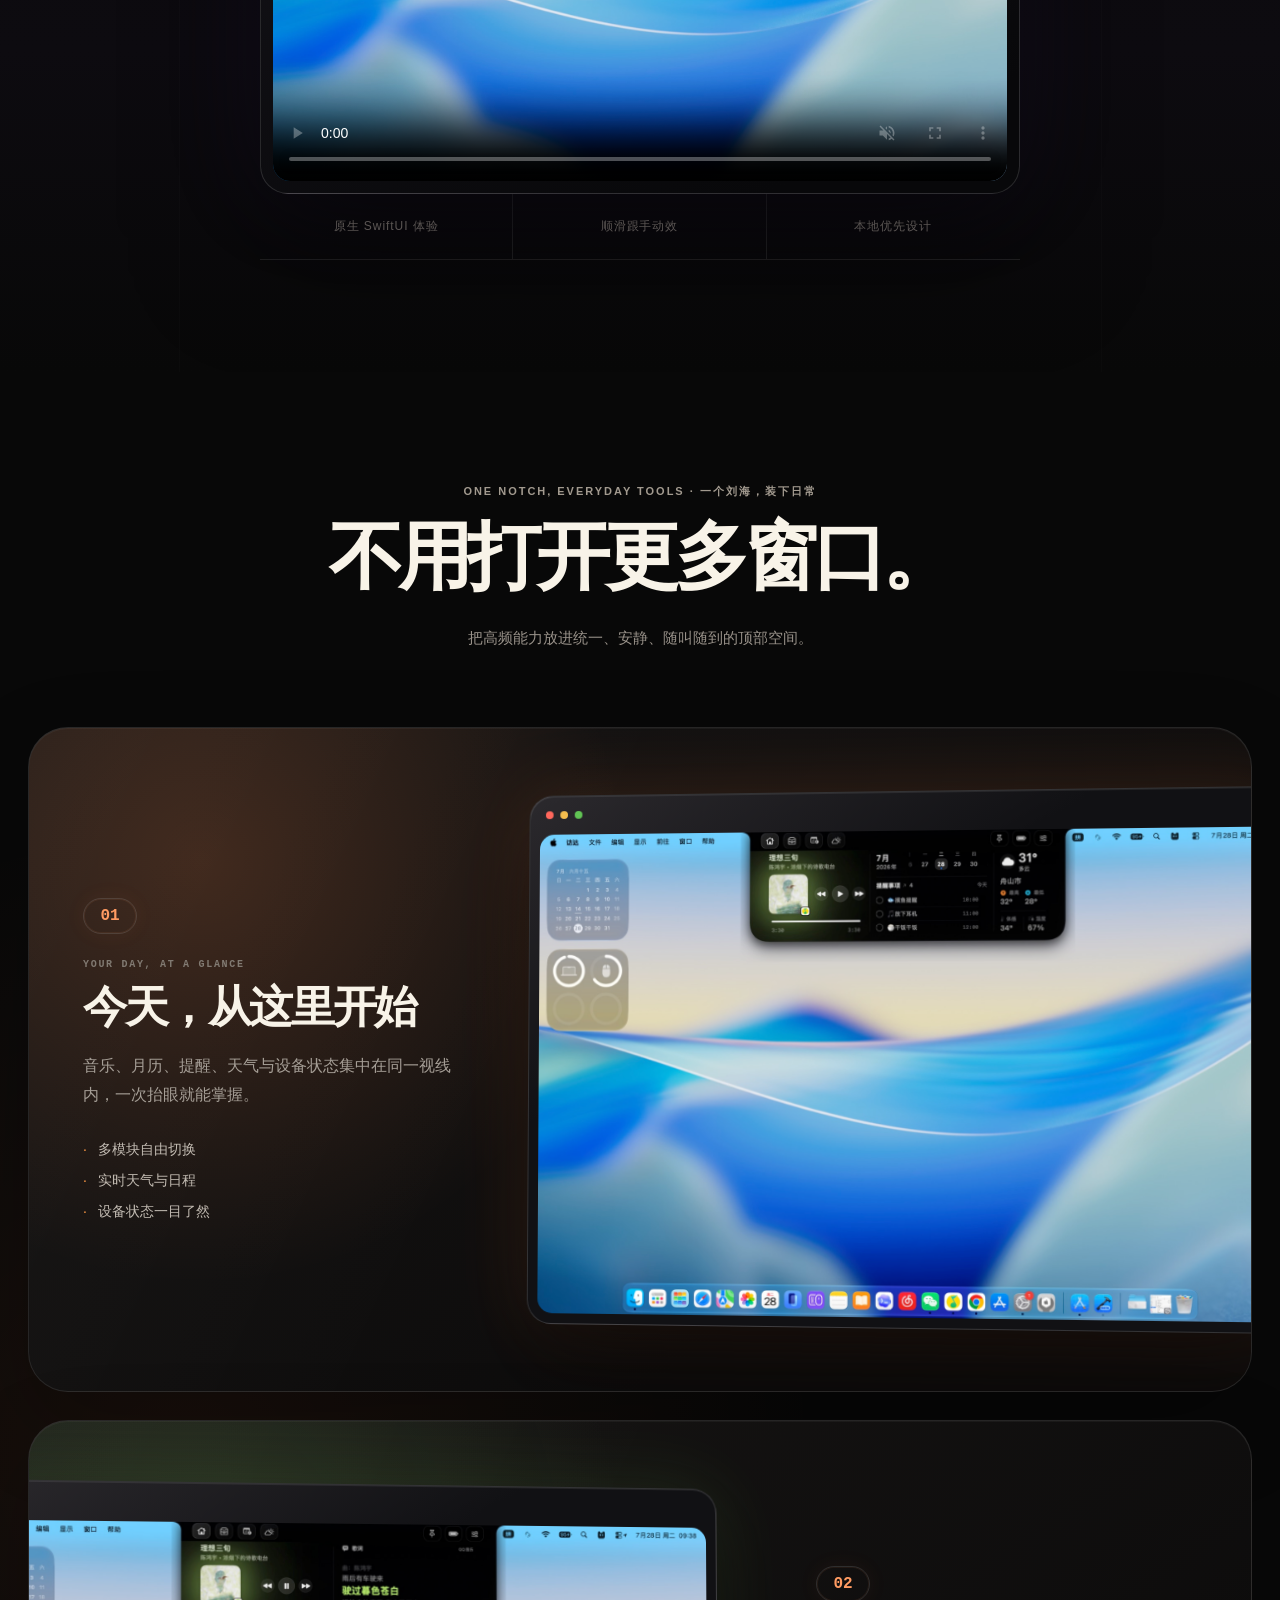
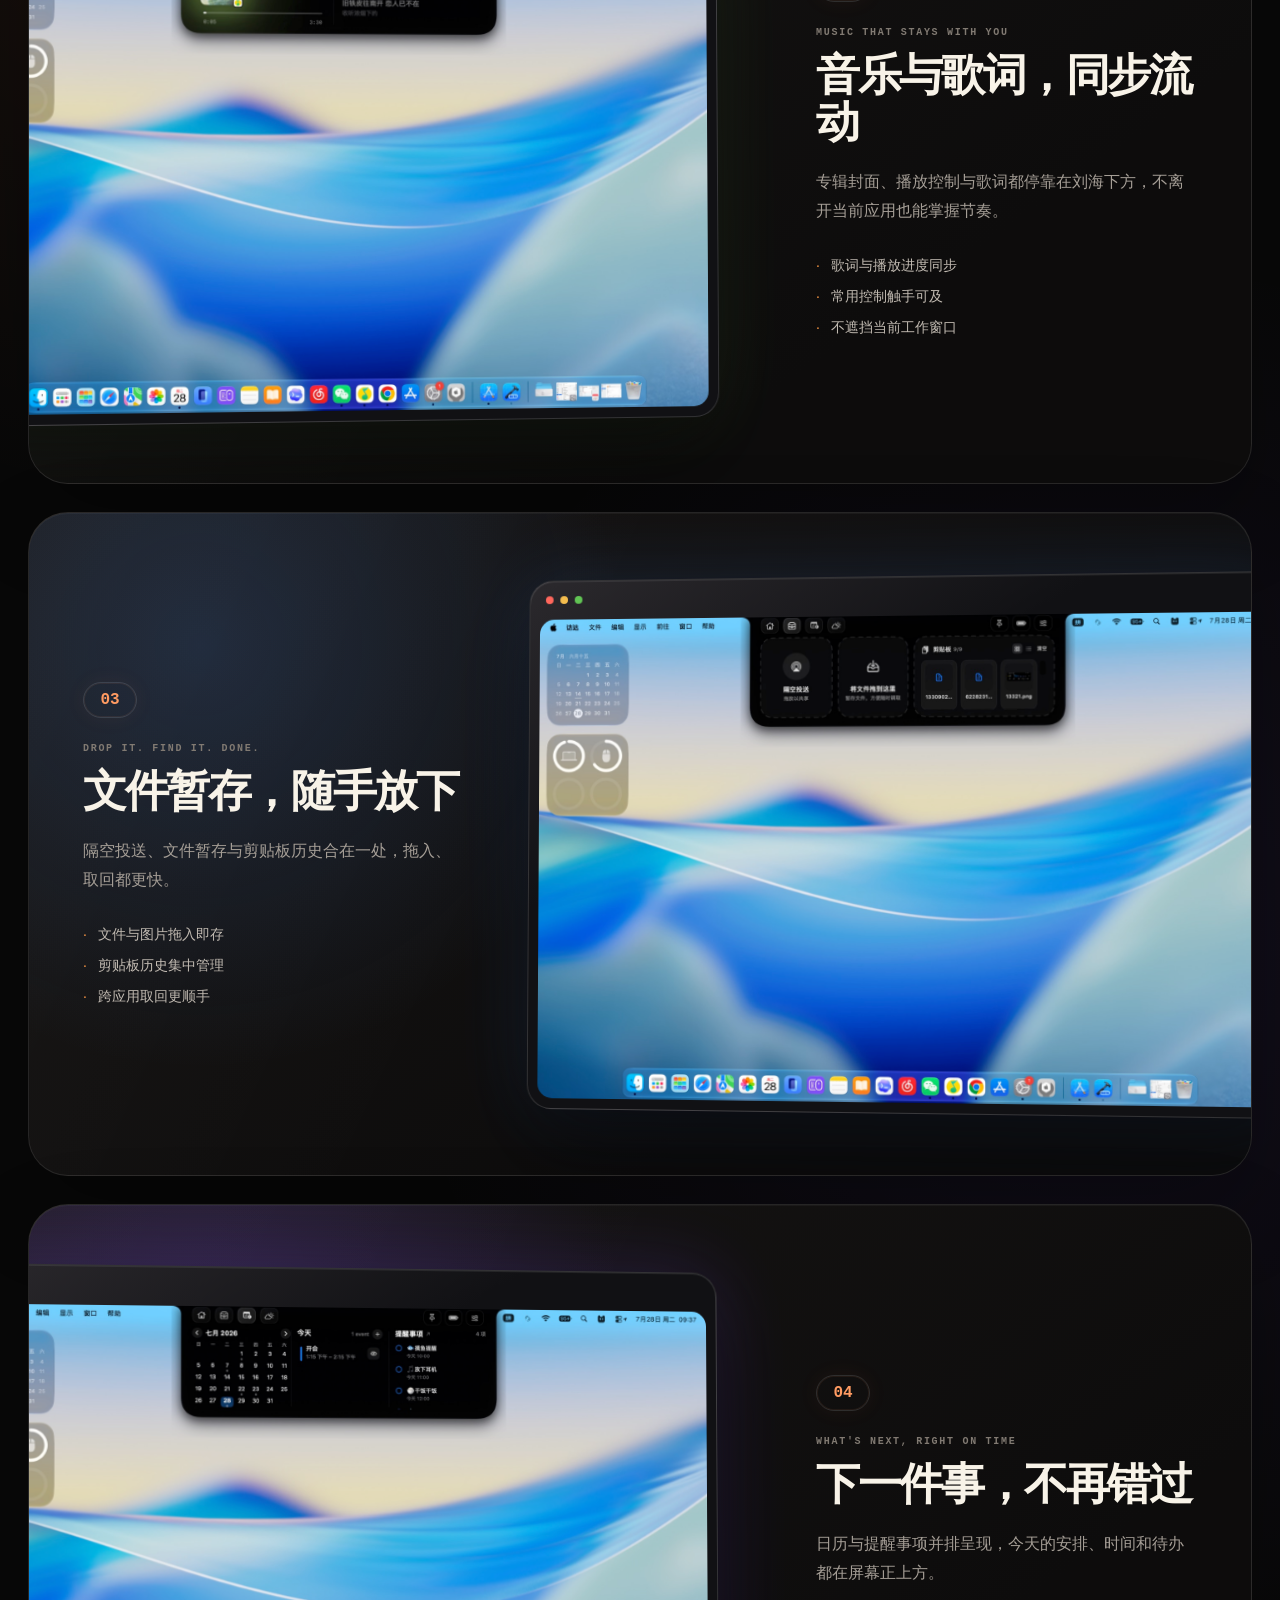
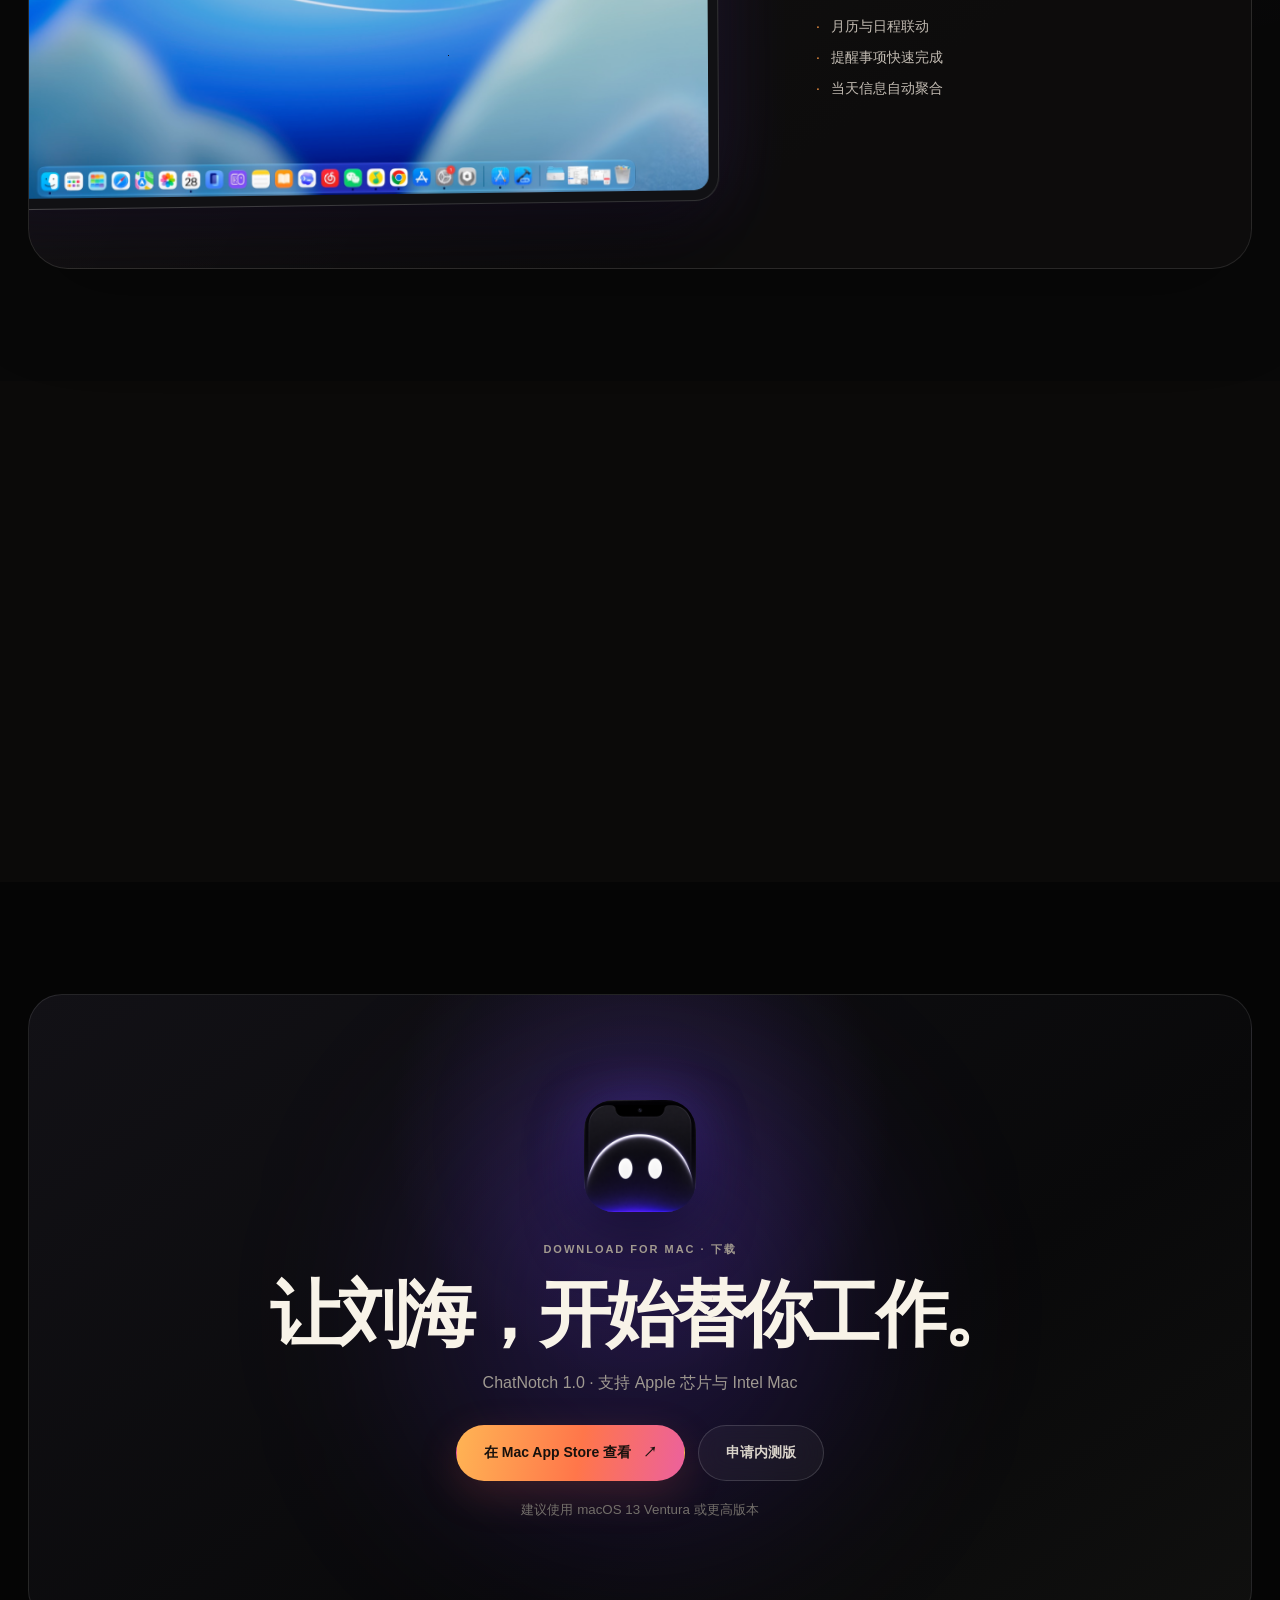
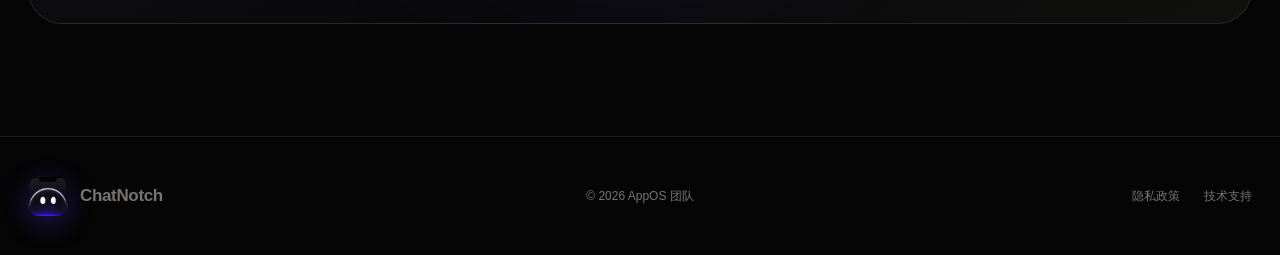
==== commit acced4e2: "Add files via upload" ====
--- a/download/index.html
+++ b/download/index.html
@@ -11,10 +11,10 @@
   <meta property="og:image" content="https://woon3316.github.io/chatnotch-support/download/og.png">
   <meta name="twitter:card" content="summary_large_image">
   <title>ChatNotch｜小小刘海，大有可为</title>
-  <link rel="icon" href="chatnotch-logo.png?v=20260806-1">
-  <link rel="apple-touch-icon" href="chatnotch-logo.png?v=20260806-1">
+  <link rel="icon" href="chatnotch-logo.png?v=20260806-2">
+  <link rel="apple-touch-icon" href="chatnotch-logo.png?v=20260806-2">
   <link rel="preload" href="assets/overview.jpg" as="image">
-  <link rel="stylesheet" href="styles.css?v=20260806-1">
+  <link rel="stylesheet" href="styles.css?v=20260806-2">
   <script>
     (() => {
       if ("scrollRestoration" in history) history.scrollRestoration = "manual";
@@ -49,7 +49,7 @@
       }, { once: true });
     })();
   </script>
-  <script src="interaction.js?v=20260806-1" defer></script>
+  <script src="interaction.js?v=20260806-2" defer></script>
 </head>
 <body>
   <main>
@@ -61,7 +61,7 @@
 
       <header class="site-header shell">
         <a class="brand" href="#top" aria-label="ChatNotch 首页">
-          <img src="chatnotch-logo.png?v=20260806-1" alt="" width="40" height="40">
+          <img src="chatnotch-logo.png?v=20260806-2" alt="" width="40" height="40">
           <span>ChatNotch</span>
         </a>
         <nav aria-label="主导航">
@@ -101,7 +101,7 @@
           <div class="product-orbit orbit-one"></div>
           <div class="product-orbit orbit-two"></div>
           <div class="mascot" aria-hidden="true">
-            <img class="mascot-body" src="assets/mascot-body-cutout-v2.png?v=20260806-1" alt="">
+            <img class="mascot-body" src="assets/mascot-body-cutout-v2.png?v=20260806-2" alt="">
             <span class="mascot-eye eye-left"></span>
             <span class="mascot-eye eye-right"></span>
             <span class="mascot-wink"><i></i><i></i></span>
@@ -226,7 +226,7 @@
     <section class="download-section shell section-pad" id="download">
       <div class="download-card reveal">
         <div class="download-glow"></div>
-        <img class="download-icon" src="chatnotch-logo.png?v=20260806-1" alt="ChatNotch 图标" width="128" height="128">
+        <img class="download-icon" src="chatnotch-logo.png?v=20260806-2" alt="ChatNotch 图标" width="128" height="128">
         <p class="section-label">DOWNLOAD FOR MAC · 下载</p>
         <h2>让刘海，开始替你工作。</h2>
         <p>ChatNotch 1.0 · 支持 Apple 芯片与 Intel Mac</p>
@@ -240,7 +240,7 @@
 
     <footer>
       <div class="shell footer-inner">
-        <a class="brand" href="#top"><img src="chatnotch-logo.png?v=20260806-1" alt="" width="34" height="34"><span>ChatNotch</span></a>
+        <a class="brand" href="#top"><img src="chatnotch-logo.png?v=20260806-2" alt="" width="34" height="34"><span>ChatNotch</span></a>
         <p>© 2026 AppOS 团队</p>
         <div><a href="../#privacy">隐私政策</a><a href="../#support">技术支持</a></div>
       </div>
--- a/download/styles.css
+++ b/download/styles.css
@@ -621,7 +621,7 @@
 }
 
 .video-shell {
-  width: min(920px, calc(100% - 56px));
+  width: min(760px, calc(100% - 56px));
   margin: 64px auto 0;
   position: relative;
   z-index: 1;
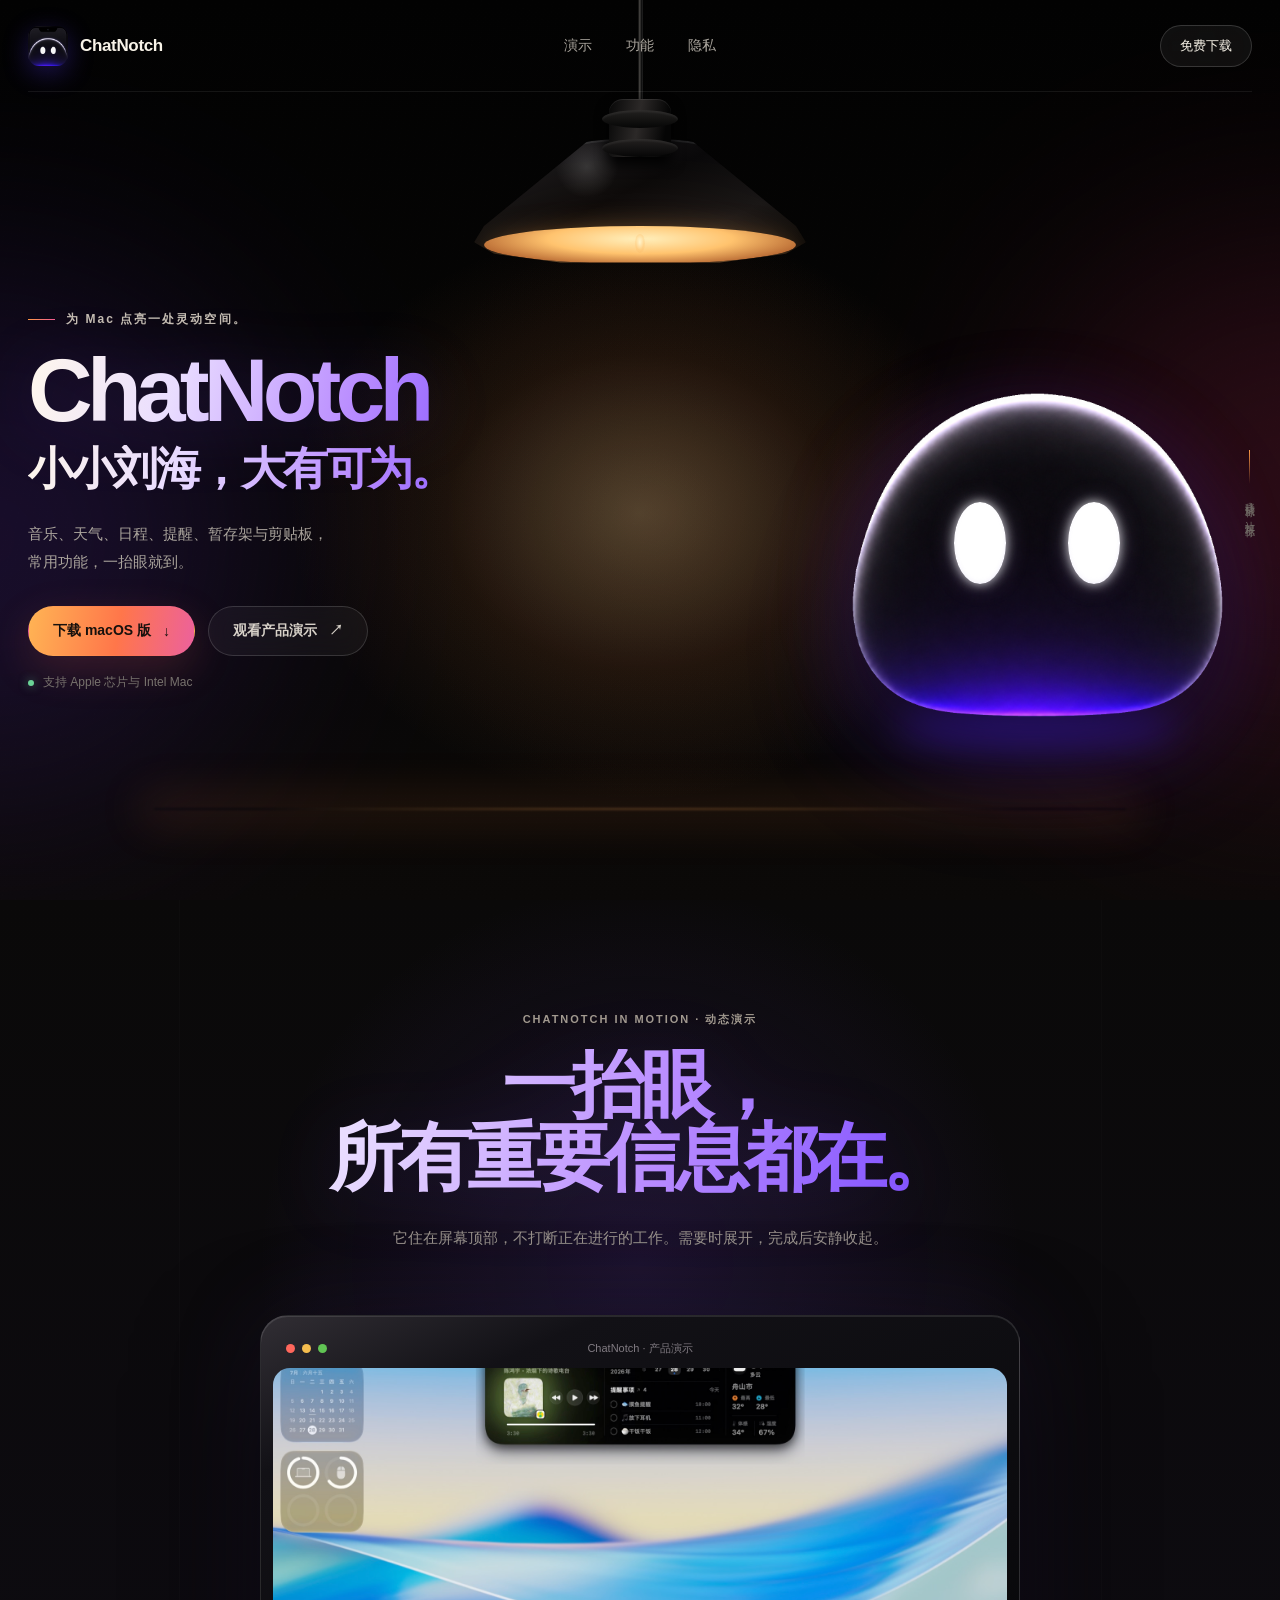
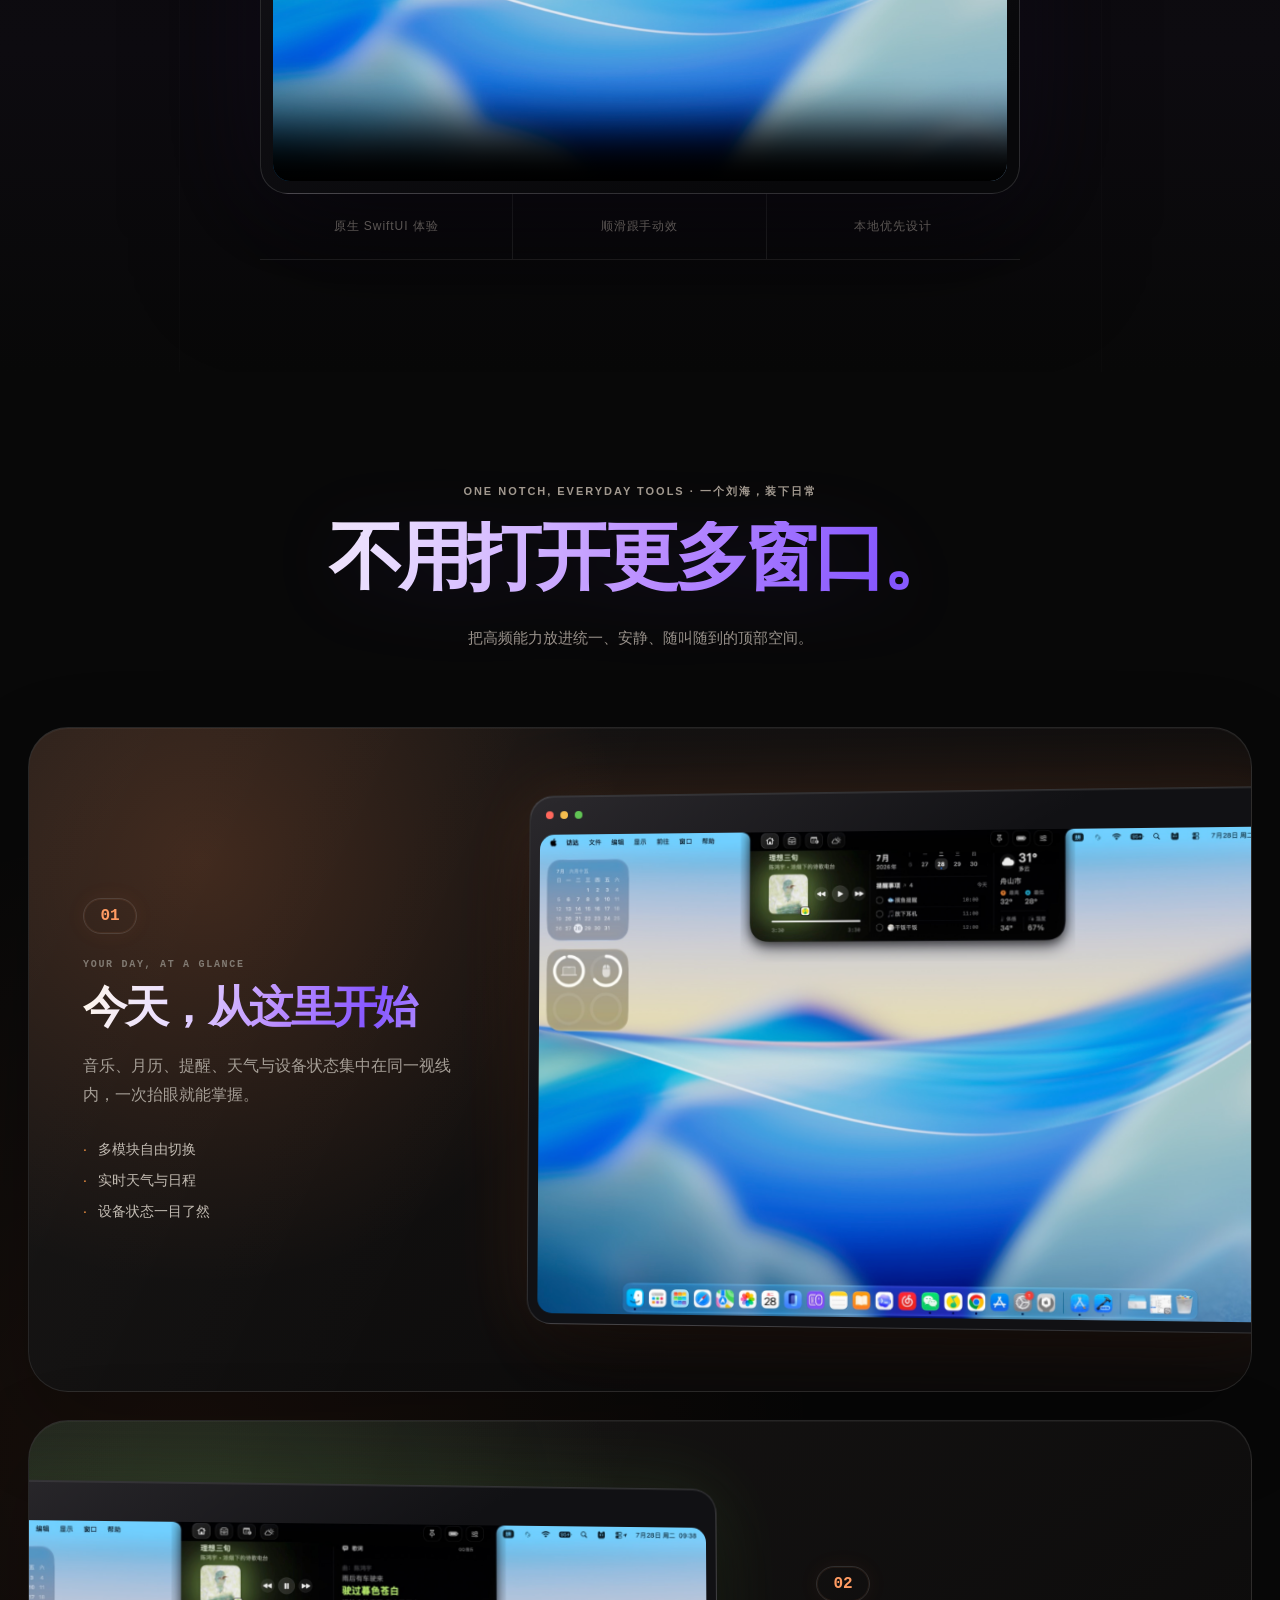
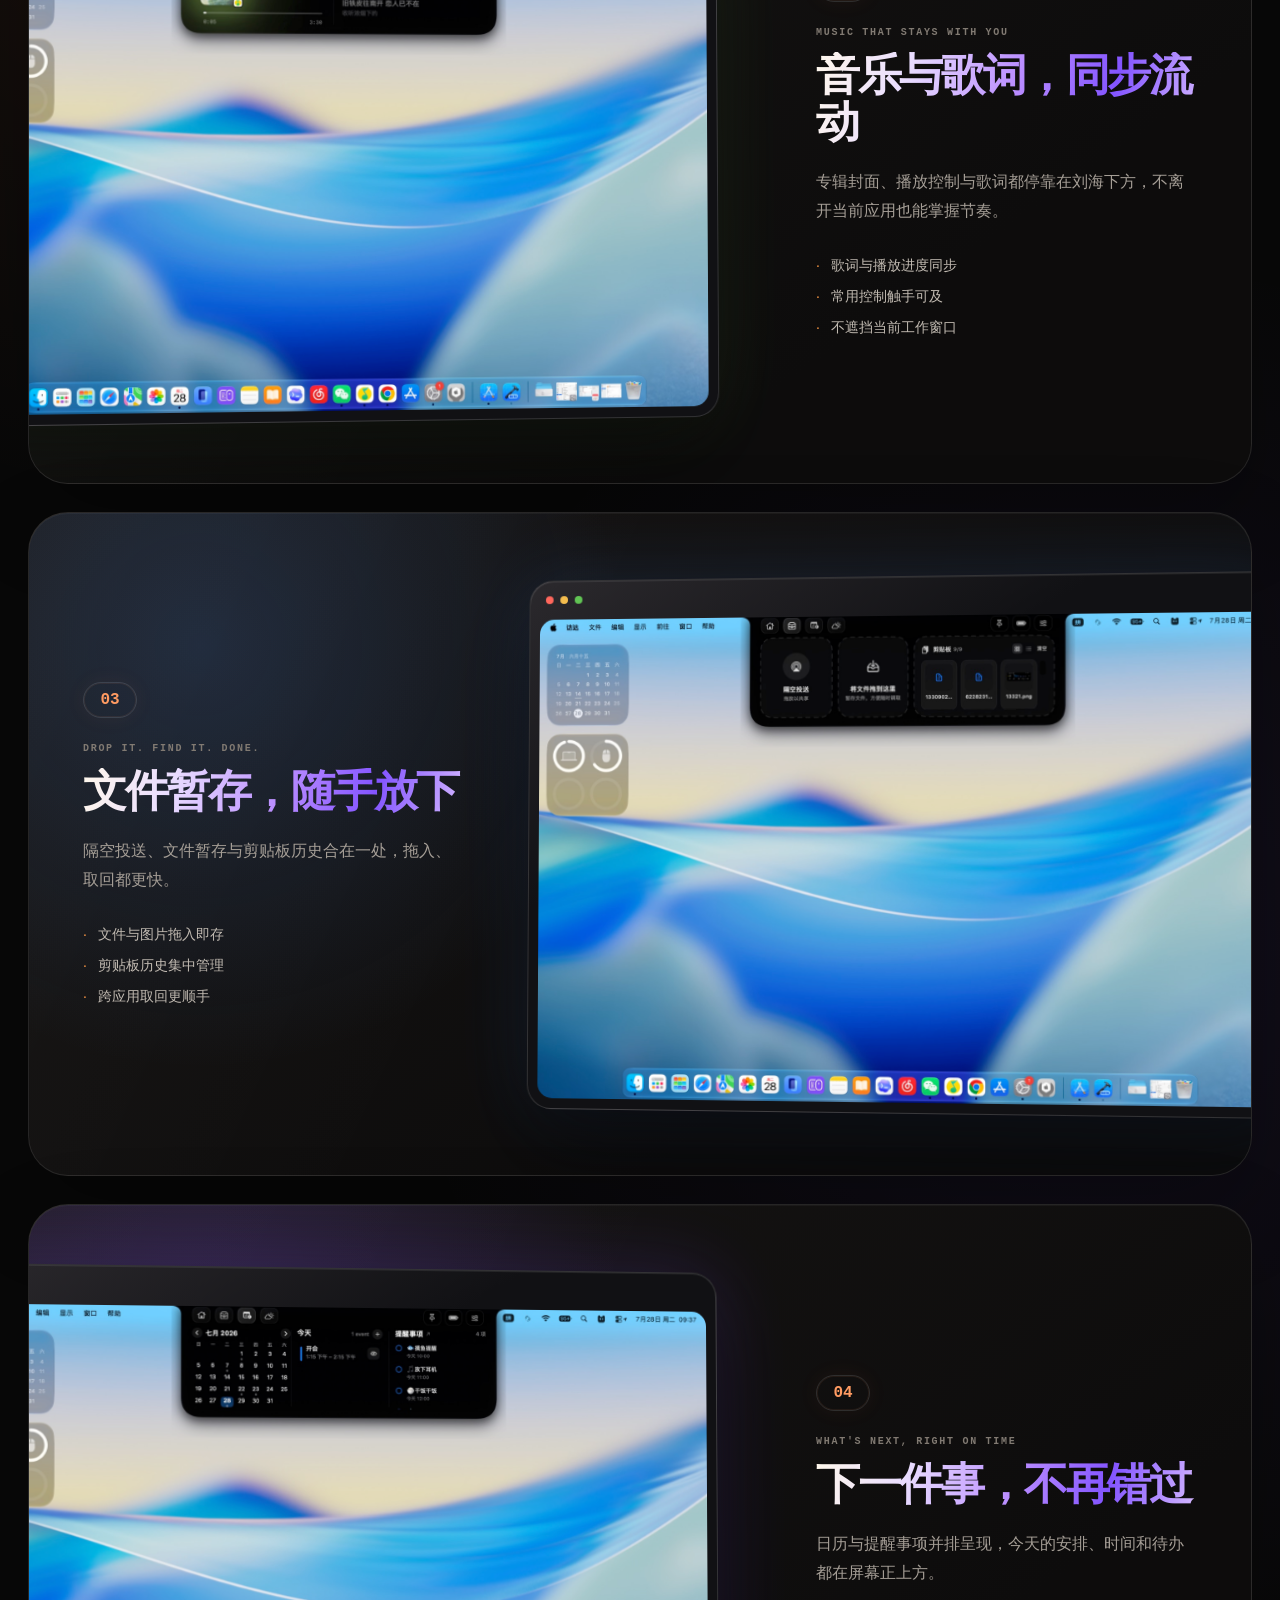
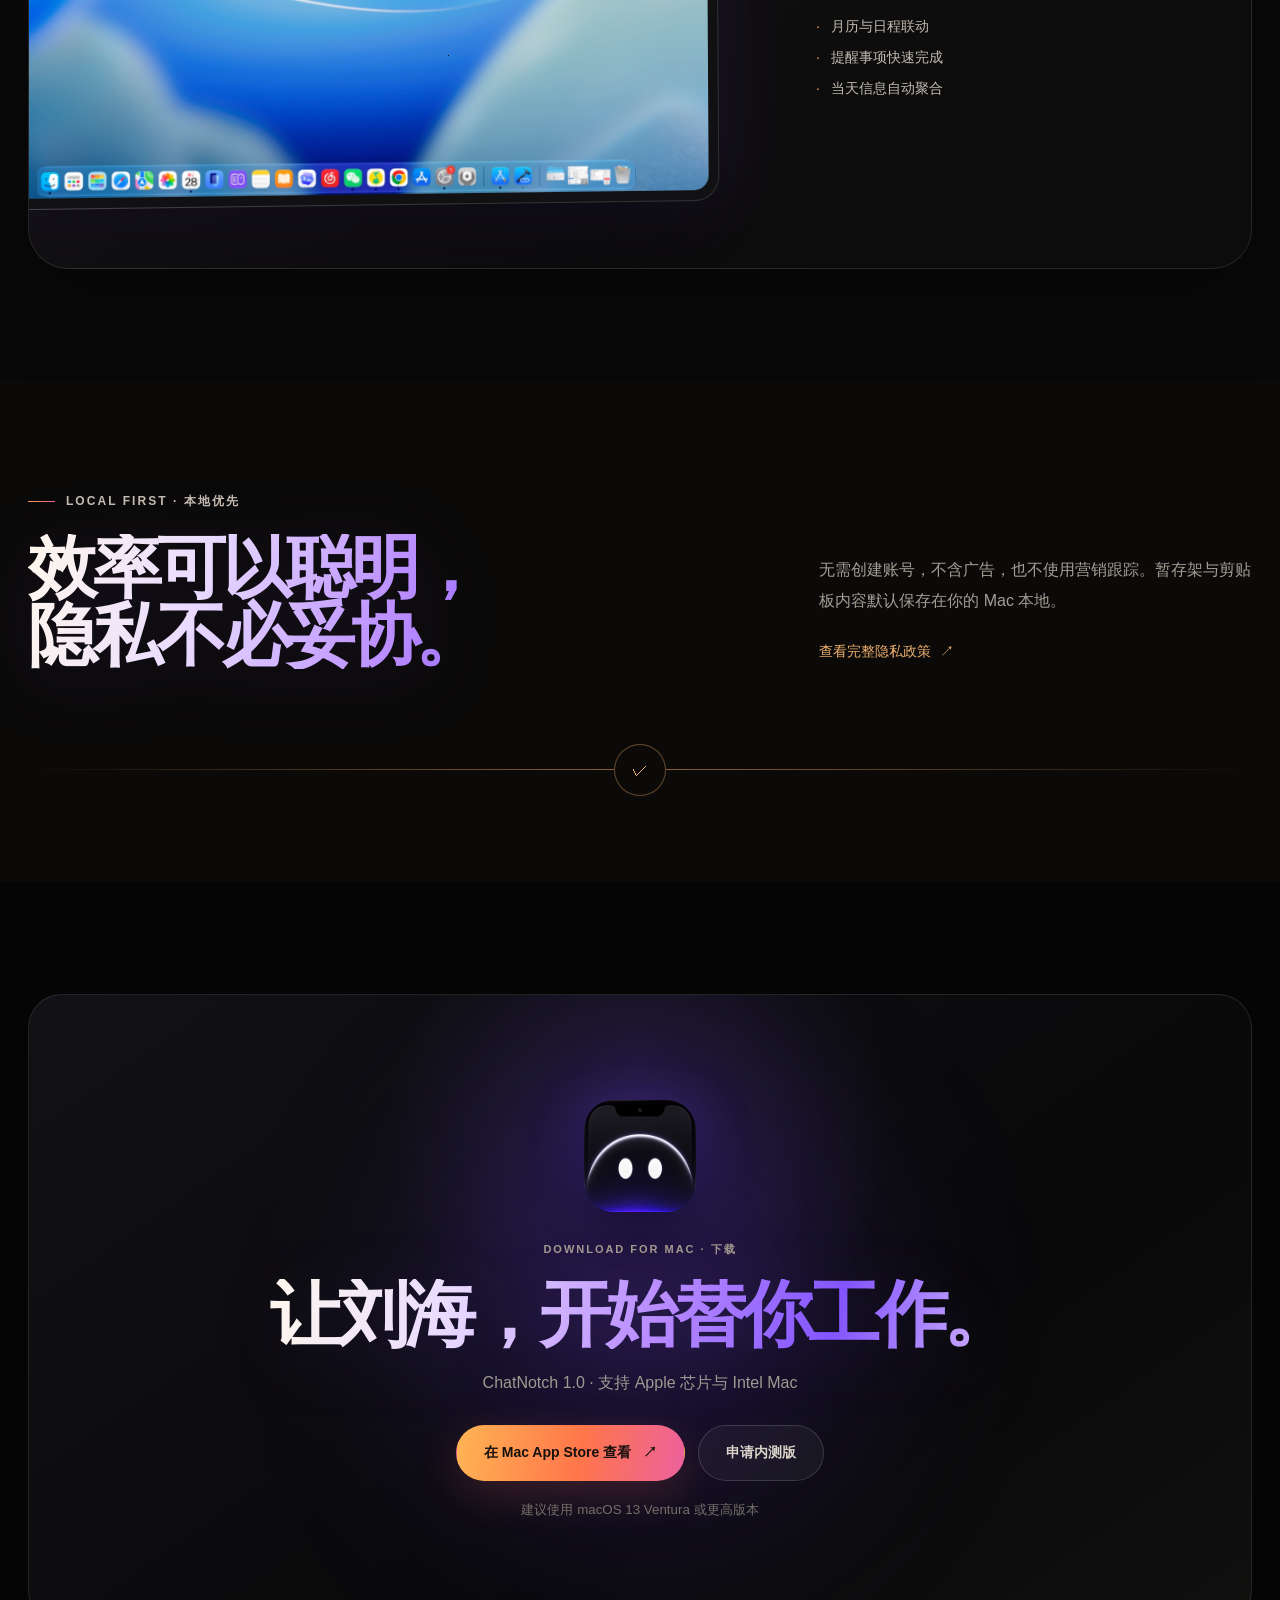
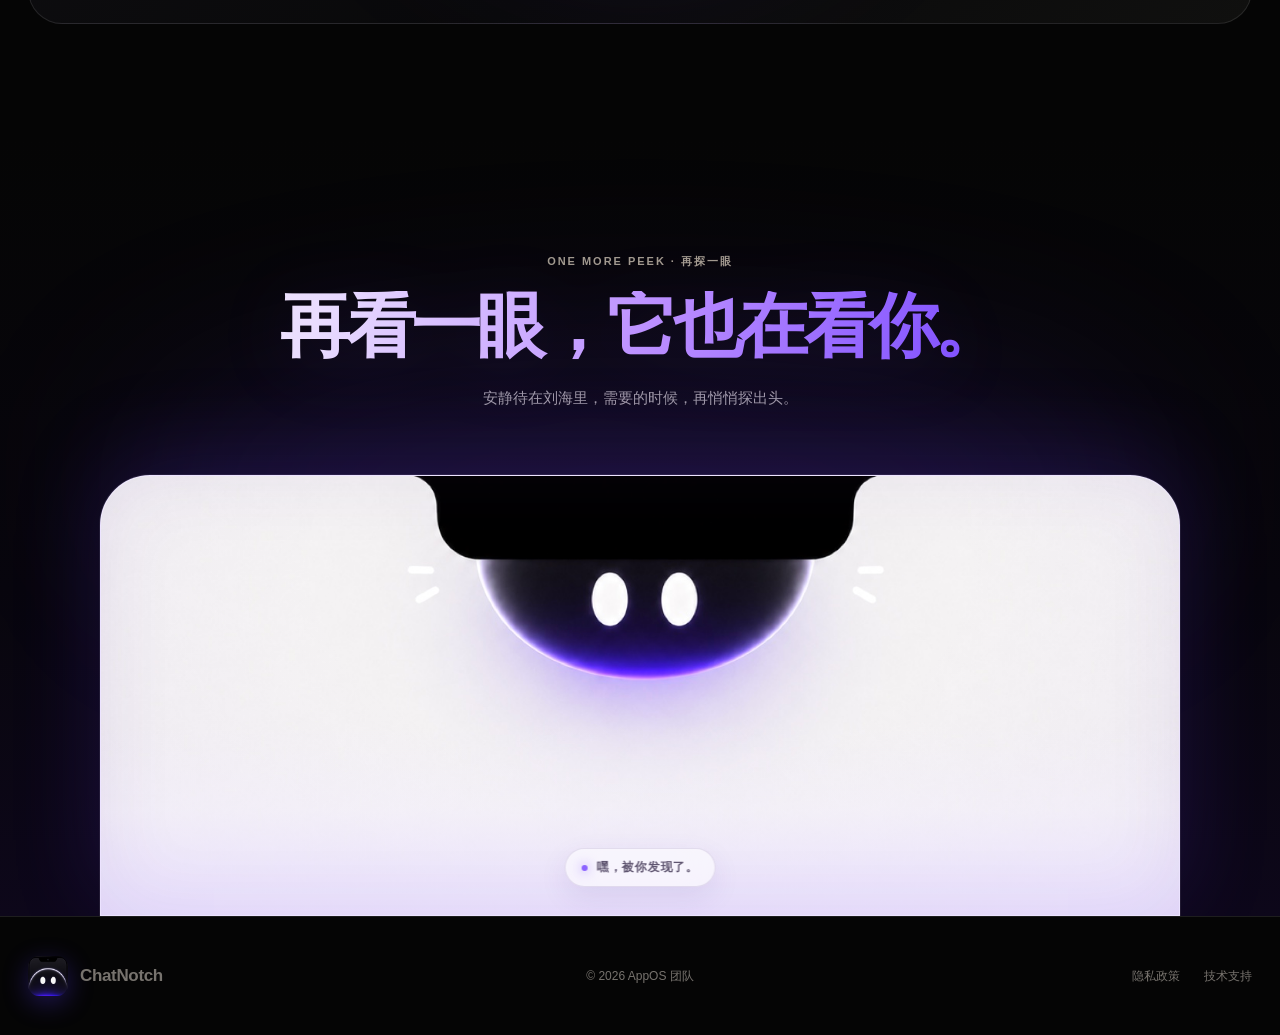
==== commit ddd54d68: "Add files via upload" ====
--- a/download/index.html
+++ b/download/index.html
@@ -11,10 +11,10 @@
   <meta property="og:image" content="https://woon3316.github.io/chatnotch-support/download/og.png">
   <meta name="twitter:card" content="summary_large_image">
   <title>ChatNotch｜小小刘海，大有可为</title>
-  <link rel="icon" href="chatnotch-logo.png?v=20260806-2">
-  <link rel="apple-touch-icon" href="chatnotch-logo.png?v=20260806-2">
+  <link rel="icon" href="chatnotch-logo.png?v=20260806-3">
+  <link rel="apple-touch-icon" href="chatnotch-logo.png?v=20260806-3">
   <link rel="preload" href="assets/overview.jpg" as="image">
-  <link rel="stylesheet" href="styles.css?v=20260806-2">
+  <link rel="stylesheet" href="styles.css?v=20260806-3">
   <script>
     (() => {
       if ("scrollRestoration" in history) history.scrollRestoration = "manual";
@@ -49,7 +49,7 @@
       }, { once: true });
     })();
   </script>
-  <script src="interaction.js?v=20260806-2" defer></script>
+  <script src="interaction.js?v=20260806-3" defer></script>
 </head>
 <body>
   <main>
@@ -61,7 +61,7 @@
 
       <header class="site-header shell">
         <a class="brand" href="#top" aria-label="ChatNotch 首页">
-          <img src="chatnotch-logo.png?v=20260806-2" alt="" width="40" height="40">
+          <img src="chatnotch-logo.png?v=20260806-3" alt="" width="40" height="40">
           <span>ChatNotch</span>
         </a>
         <nav aria-label="主导航">
@@ -101,7 +101,7 @@
           <div class="product-orbit orbit-one"></div>
           <div class="product-orbit orbit-two"></div>
           <div class="mascot" aria-hidden="true">
-            <img class="mascot-body" src="assets/mascot-body-cutout-v2.png?v=20260806-2" alt="">
+            <img class="mascot-body" src="assets/mascot-body-cutout-v2.png?v=20260806-3" alt="">
             <span class="mascot-eye eye-left"></span>
             <span class="mascot-eye eye-right"></span>
             <span class="mascot-wink"><i></i><i></i></span>
@@ -226,7 +226,7 @@
     <section class="download-section shell section-pad" id="download">
       <div class="download-card reveal">
         <div class="download-glow"></div>
-        <img class="download-icon" src="chatnotch-logo.png?v=20260806-2" alt="ChatNotch 图标" width="128" height="128">
+        <img class="download-icon" src="chatnotch-logo.png?v=20260806-3" alt="ChatNotch 图标" width="128" height="128">
         <p class="section-label">DOWNLOAD FOR MAC · 下载</p>
         <h2>让刘海，开始替你工作。</h2>
         <p>ChatNotch 1.0 · 支持 Apple 芯片与 Intel Mac</p>
@@ -238,9 +238,25 @@
       </div>
     </section>
 
+    <section class="peek-outro" aria-labelledby="peek-title">
+      <div class="peek-copy shell reveal">
+        <p class="section-label">ONE MORE PEEK · 再探一眼</p>
+        <h2 id="peek-title">再看一眼，<span>它也在看你。</span></h2>
+        <p>安静待在刘海里，需要的时候，再悄悄探出头。</p>
+      </div>
+      <div class="peek-stage reveal">
+        <div class="peek-halo" aria-hidden="true"></div>
+        <video class="peek-video" muted loop playsinline preload="metadata" poster="assets/peek-poster.jpg?v=20260806-3" aria-label="ChatNotch 从 Mac 刘海中探头张望">
+          <source src="assets/peek-notched.mp4?v=20260806-3" type="video/mp4">
+        </video>
+        <div class="peek-vignette" aria-hidden="true"></div>
+        <p class="peek-whisper"><i></i> 嘿，被你发现了。</p>
+      </div>
+    </section>
+
     <footer>
       <div class="shell footer-inner">
-        <a class="brand" href="#top"><img src="chatnotch-logo.png?v=20260806-2" alt="" width="34" height="34"><span>ChatNotch</span></a>
+        <a class="brand" href="#top"><img src="chatnotch-logo.png?v=20260806-3" alt="" width="34" height="34"><span>ChatNotch</span></a>
         <p>© 2026 AppOS 团队</p>
         <div><a href="../#privacy">隐私政策</a><a href="../#support">技术支持</a></div>
       </div>
--- a/download/styles.css
+++ b/download/styles.css
@@ -6,6 +6,7 @@
   --orange: #ff9a45;
   --pink: #f15c94;
   --violet: #8c63ff;
+  --headline-gradient: linear-gradient(105deg, #fff8ec 0%, #e9dcff 24%, #b98cff 52%, #8354ff 76%, #d5b9ff 100%);
   --lamp-angle: 0deg;
   --spot-x: 50%;
   --spot-y: 57%;
@@ -295,8 +296,11 @@
   line-height: .86;
   font-weight: 760;
   letter-spacing: -.065em;
-  color: #f9f2e5;
-  text-shadow: 0 8px 44px rgba(255, 216, 160, .12);
+  color: transparent;
+  background: var(--headline-gradient);
+  background-clip: text;
+  -webkit-background-clip: text;
+  filter: drop-shadow(0 8px 34px rgba(128, 80, 255, .16));
 }
 
 .hero h2 {
@@ -307,18 +311,21 @@
   font-weight: 720;
   letter-spacing: -.055em;
   white-space: nowrap;
-}
-
-.hero h2 strong {
-  color: #f8f1e5;
-  font: inherit;
-}
-
-.hero h2 span {
   color: transparent;
-  background: linear-gradient(100deg, #ffb34f 0%, #ff7b4c 46%, #e85fa0 100%);
+  background: var(--headline-gradient);
   background-clip: text;
   -webkit-background-clip: text;
+}
+
+.hero h2 strong {
+  color: inherit;
+  background: none;
+  font: inherit;
+}
+
+.hero h2 span {
+  color: inherit;
+  background: none;
 }
 
 .hero-description {
@@ -598,18 +605,22 @@
 
 .section-intro h2,
 .privacy-section h2,
-.download-card h2 {
+.download-card h2,
+.peek-copy h2 {
   margin: 0;
   font-size: clamp(44px, 5.8vw, 76px);
   line-height: .98;
   letter-spacing: -.065em;
-}
-
-.section-intro h2 span {
   color: transparent;
-  background: linear-gradient(90deg, #f3e7d5, #cb93ff 62%, #7a62ff);
+  background: var(--headline-gradient);
   background-clip: text;
   -webkit-background-clip: text;
+  filter: drop-shadow(0 12px 36px rgba(130, 79, 255, .1));
+}
+
+.section-intro h2 span {
+  color: inherit;
+  background: none;
 }
 
 .section-intro > p:last-child {
@@ -887,6 +898,10 @@
   font-size: clamp(34px, 3.4vw, 50px);
   line-height: 1.08;
   letter-spacing: -.055em;
+  color: transparent;
+  background: var(--headline-gradient);
+  background-clip: text;
+  -webkit-background-clip: text;
 }
 
 .story-copy > p:not(.story-kicker) {
@@ -1029,6 +1044,126 @@
 .download-actions { justify-content: center; margin-top: 31px; }
 .button.large { min-height: 56px; padding-inline: 27px; }
 .download-card small { margin-top: 20px; color: #736f6a; }
+
+.peek-outro {
+  position: relative;
+  overflow: hidden;
+  padding: 118px 0 0;
+  background:
+    radial-gradient(circle at 50% 88%, rgba(113, 65, 255, .24), transparent 31%),
+    linear-gradient(180deg, #050505 0%, #08060d 58%, #0d071a 100%);
+}
+
+.peek-outro::before {
+  content: "";
+  position: absolute;
+  left: 10%;
+  right: 10%;
+  top: 28%;
+  height: 260px;
+  border-radius: 50%;
+  background: rgba(118, 70, 255, .13);
+  filter: blur(100px);
+  pointer-events: none;
+}
+
+.peek-copy {
+  position: relative;
+  z-index: 2;
+  text-align: center;
+}
+
+.peek-copy h2 { font-size: clamp(44px, 5.5vw, 72px); }
+.peek-copy h2 span { color: inherit; }
+.peek-copy > p:last-child {
+  margin: 24px auto 0;
+  color: #9f98a8;
+  font-size: 15px;
+  line-height: 1.8;
+}
+
+.peek-stage {
+  position: relative;
+  z-index: 1;
+  width: min(1080px, calc(100% - 56px));
+  aspect-ratio: 2.45 / 1;
+  margin: 64px auto 0;
+  overflow: hidden;
+  border: 1px solid rgba(220, 203, 255, .42);
+  border-radius: 50px 50px 0 0;
+  background: #f7f4ff;
+  box-shadow:
+    0 -20px 90px rgba(102, 54, 244, .18),
+    0 0 0 1px rgba(255,255,255,.08),
+    inset 0 1px rgba(255,255,255,.9);
+  transform-origin: 50% 100%;
+}
+
+.peek-halo {
+  position: absolute;
+  z-index: 0;
+  left: 50%;
+  top: -9%;
+  width: 58%;
+  height: 58%;
+  transform: translateX(-50%);
+  border-radius: 50%;
+  background: rgba(108, 61, 255, .24);
+  filter: blur(72px);
+}
+
+.peek-video {
+  position: absolute;
+  z-index: 1;
+  inset: 0;
+  width: 100%;
+  height: 100%;
+  object-fit: cover;
+  object-position: 50% 0%;
+  background: #f7f4ff;
+  filter: saturate(1.08) contrast(1.01);
+}
+
+.peek-vignette {
+  position: absolute;
+  z-index: 2;
+  inset: 0;
+  pointer-events: none;
+  background:
+    linear-gradient(180deg, transparent 56%, rgba(244, 239, 255, .38) 76%, rgba(232, 222, 255, .86) 100%),
+    radial-gradient(ellipse at 50% 20%, transparent 42%, rgba(144, 108, 219, .07) 100%);
+  box-shadow: inset 0 0 80px rgba(90, 55, 155, .08);
+}
+
+.peek-whisper {
+  position: absolute;
+  z-index: 3;
+  left: 50%;
+  bottom: 28px;
+  transform: translateX(-50%);
+  display: inline-flex;
+  align-items: center;
+  gap: 9px;
+  margin: 0;
+  padding: 10px 16px;
+  border: 1px solid rgba(79, 52, 128, .13);
+  border-radius: 999px;
+  color: #5f5570;
+  background: rgba(255,255,255,.58);
+  font-size: 12px;
+  font-weight: 650;
+  letter-spacing: .06em;
+  box-shadow: 0 10px 28px rgba(81, 51, 143, .1);
+  backdrop-filter: blur(16px);
+}
+
+.peek-whisper i {
+  width: 6px;
+  height: 6px;
+  border-radius: 50%;
+  background: #8c63ff;
+  box-shadow: 0 0 12px #8c63ff;
+}
 
 footer { border-top: 1px solid var(--line); background: #050505; }
 .footer-inner { min-height: 118px; display: grid; grid-template-columns: 1fr auto 1fr; align-items: center; color: #77736e; font-size: 12px; }
@@ -1086,7 +1221,7 @@
   .mouse-hint { display: none; }
   .button { min-height: 48px; padding-inline: 19px; font-size: 13px; }
   .section-intro { text-align: left; }
-  .section-intro h2, .privacy-section h2, .download-card h2 { font-size: clamp(38px, 11vw, 56px); }
+  .section-intro h2, .privacy-section h2, .download-card h2, .peek-copy h2 { font-size: clamp(38px, 11vw, 56px); }
   .section-intro > p:last-child { margin-left: 0; }
   .video-shell { margin-top: 50px; width: calc(100% - 18px); }
   .mac-frame { padding: 6px; border-radius: 17px; }
@@ -1134,6 +1269,14 @@
   .privacy-grid { grid-template-columns: 1fr; gap: 38px; }
   .download-section { width: calc(100% - 24px); }
   .download-card { min-height: 600px; padding-inline: 22px; }
+  .peek-outro { padding-top: 88px; }
+  .peek-stage {
+    width: calc(100% - 24px);
+    aspect-ratio: 1.24 / 1;
+    margin-top: 45px;
+    border-radius: 32px 32px 0 0;
+  }
+  .peek-whisper { bottom: 18px; white-space: nowrap; }
   .footer-inner { grid-template-columns: 1fr auto; min-height: 100px; }
   .footer-inner > p { display: none; }
 }
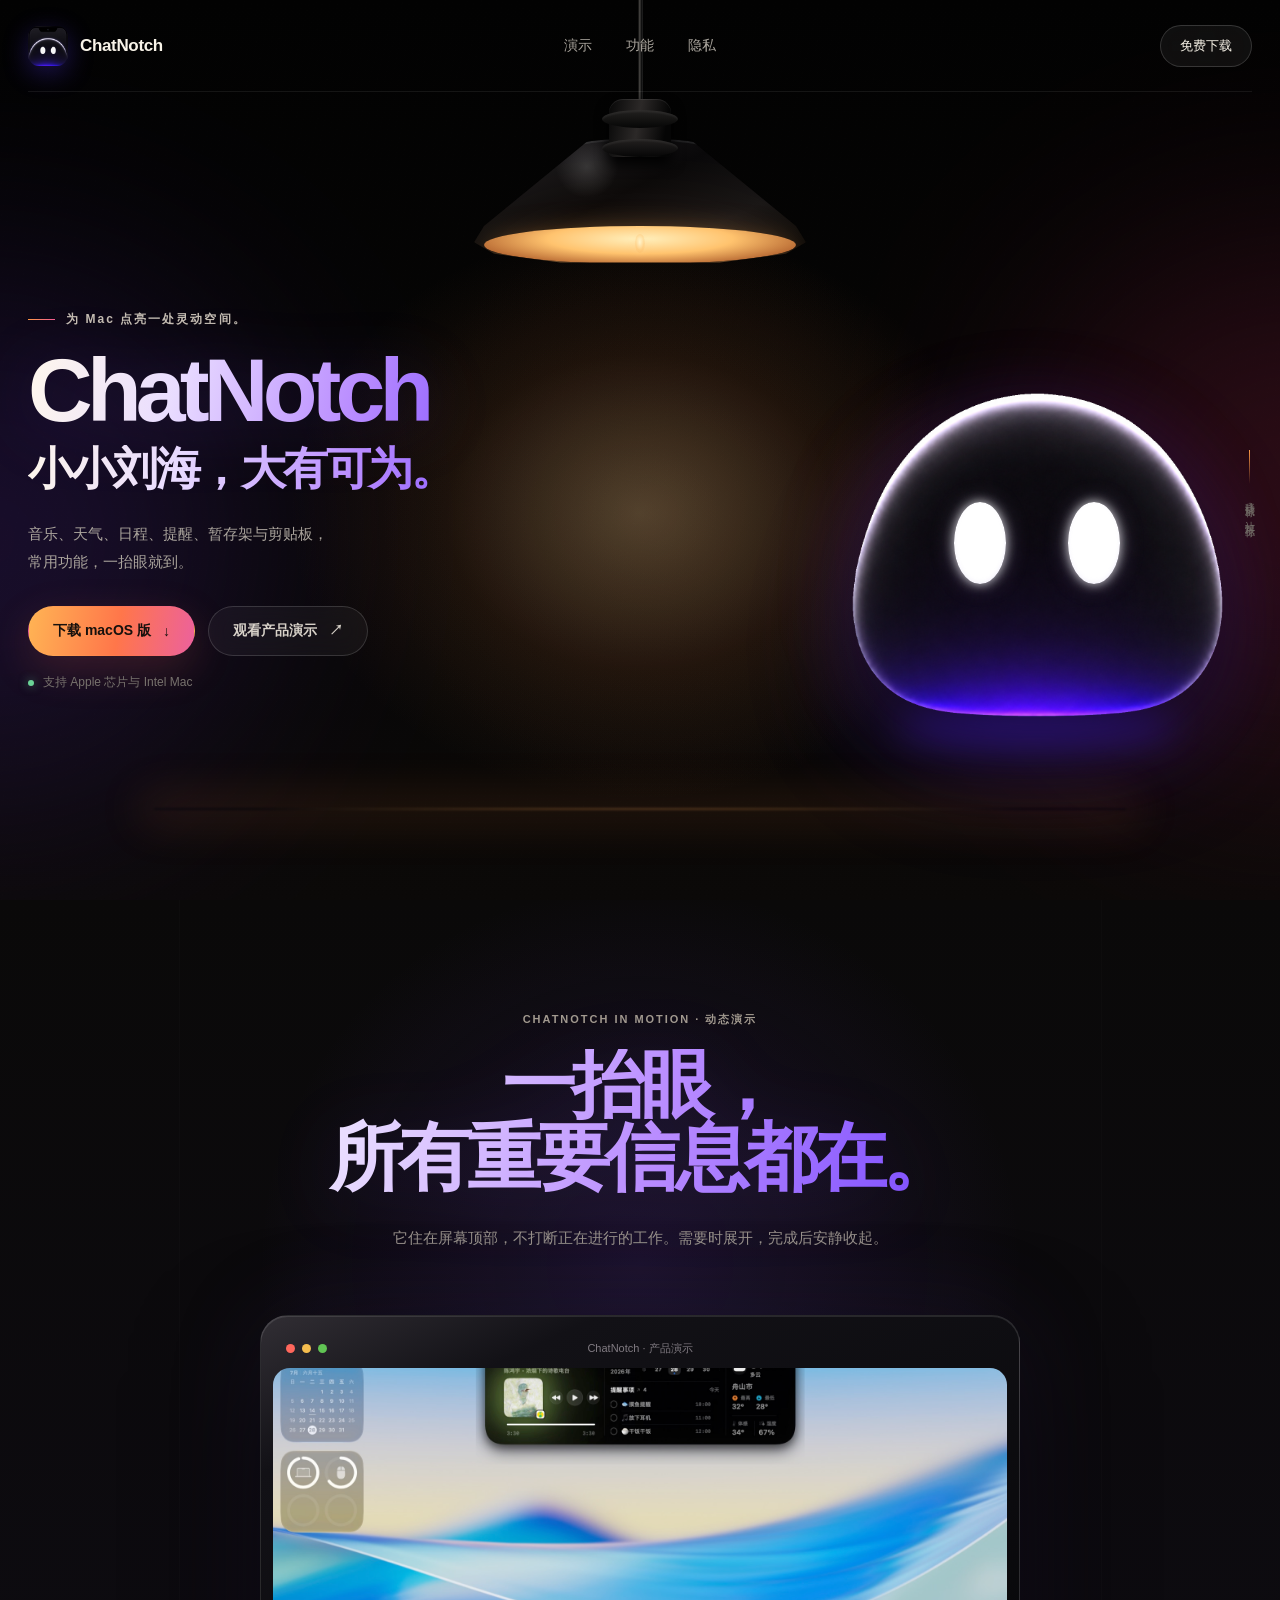
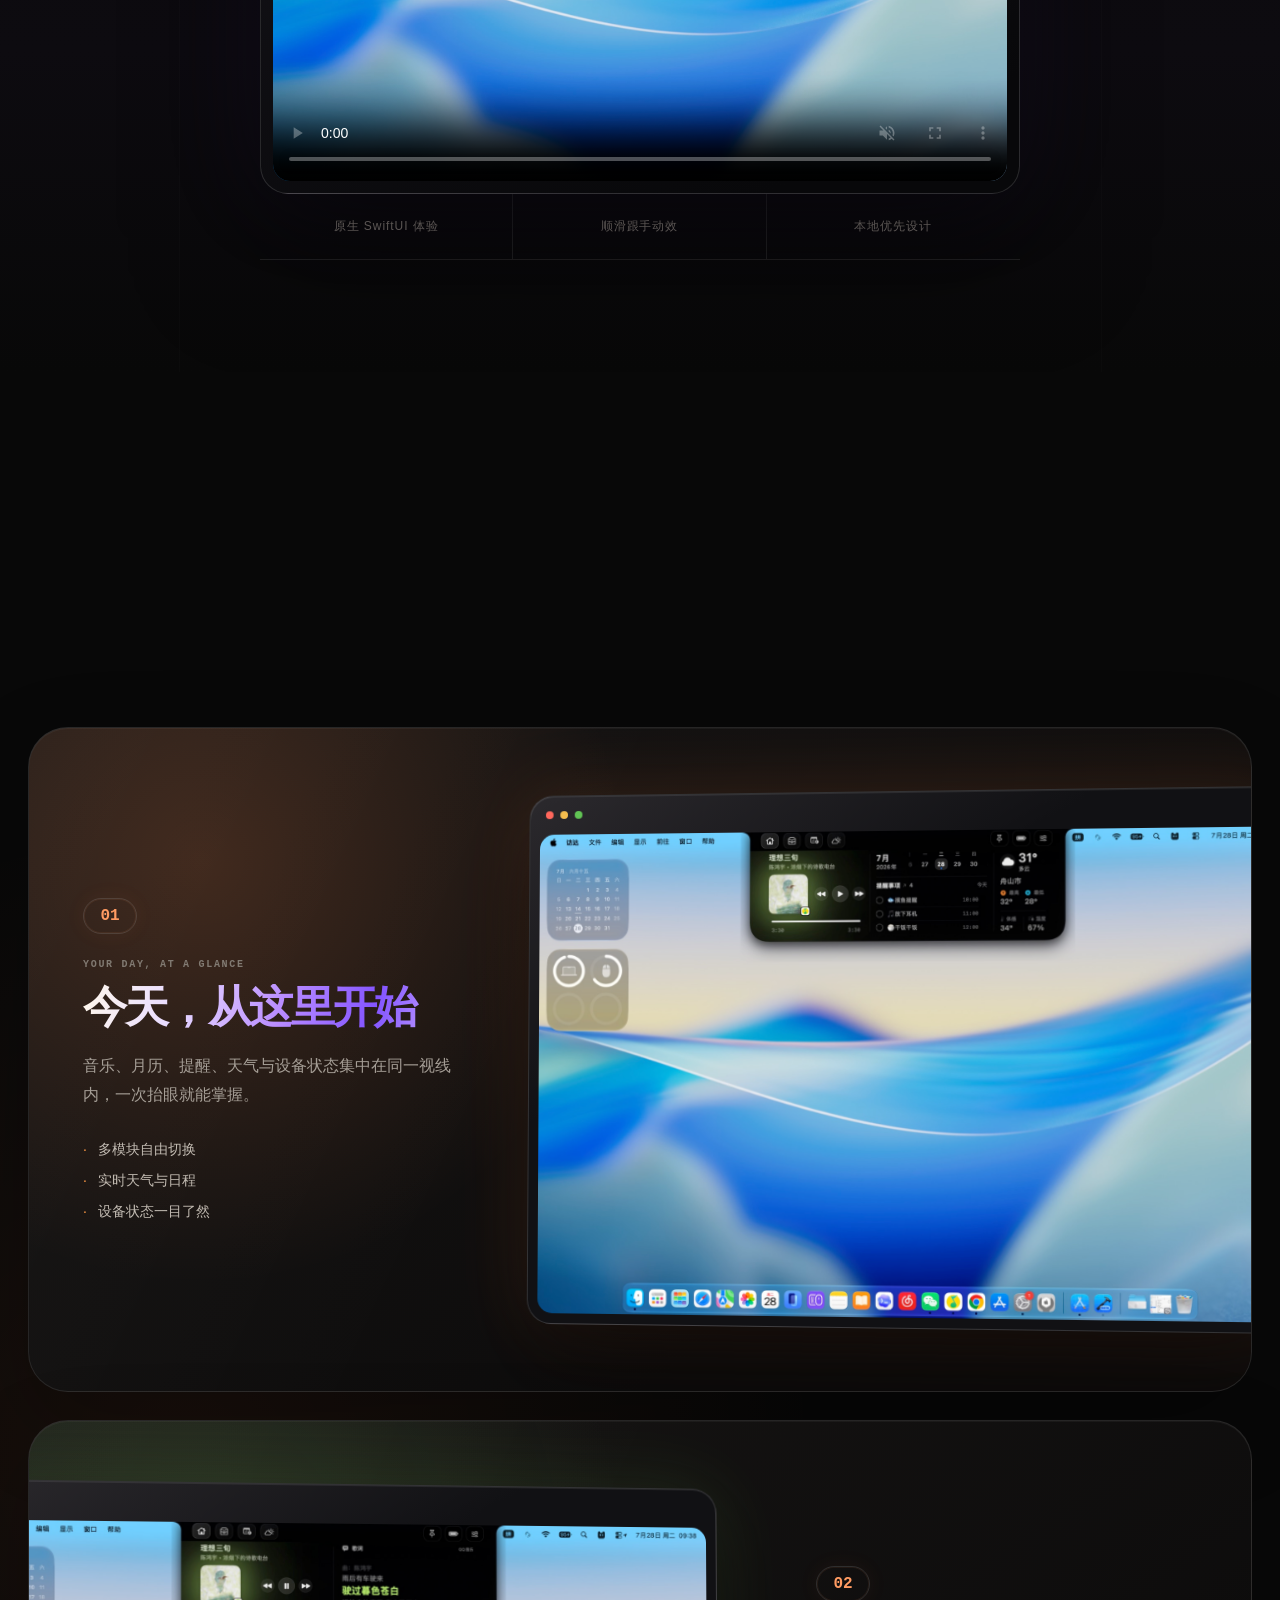
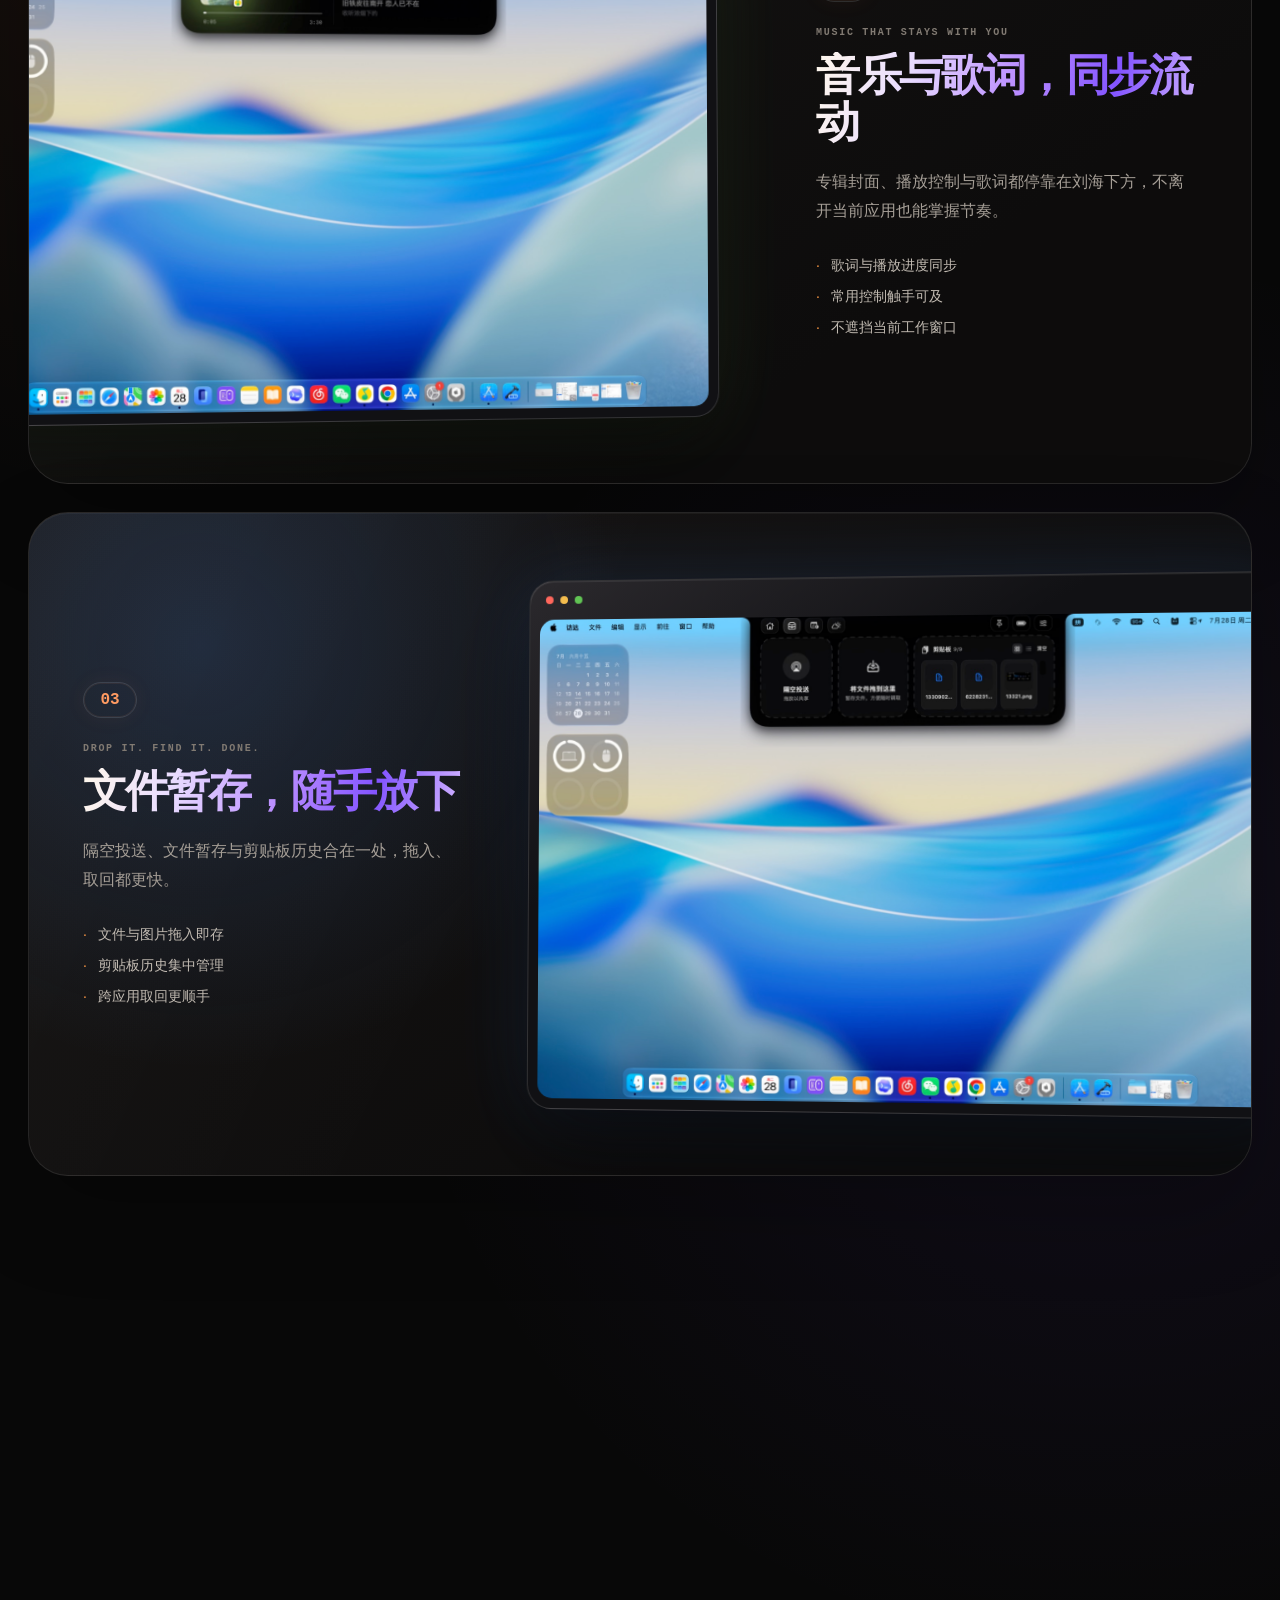
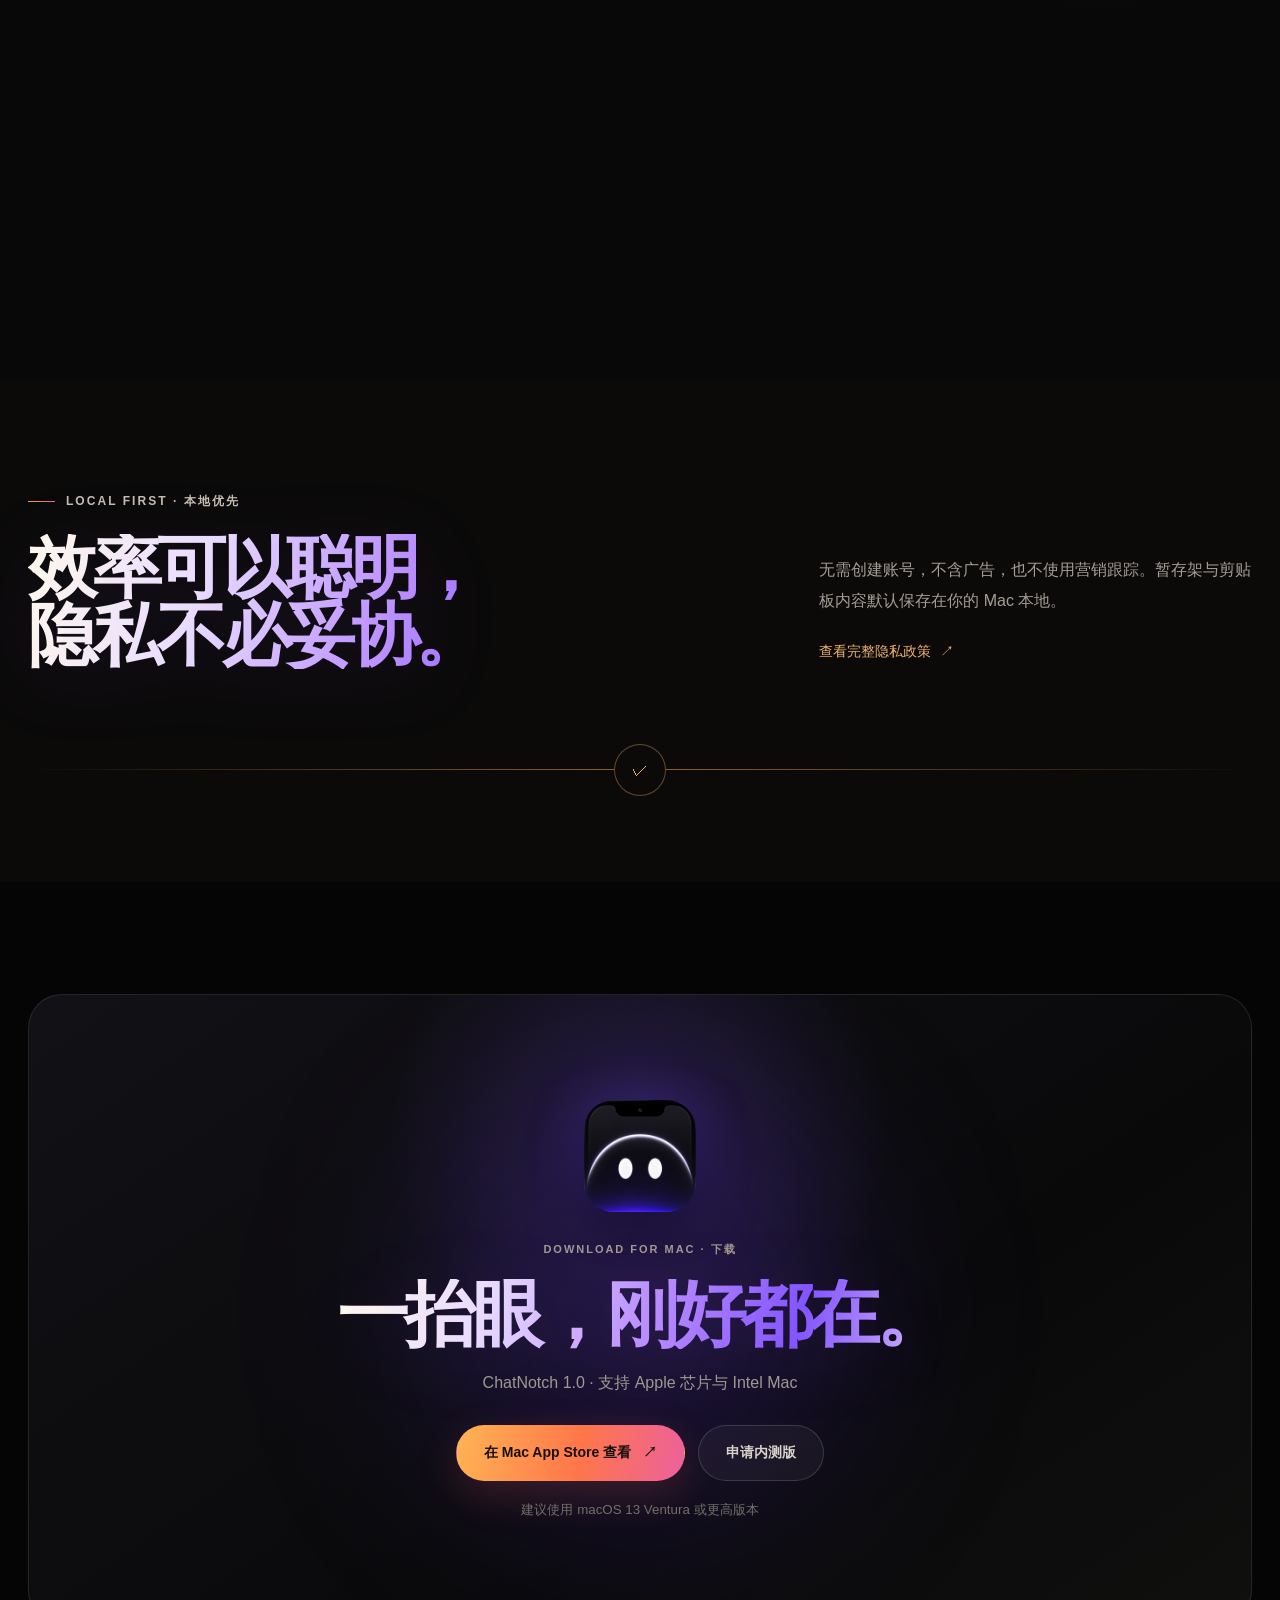
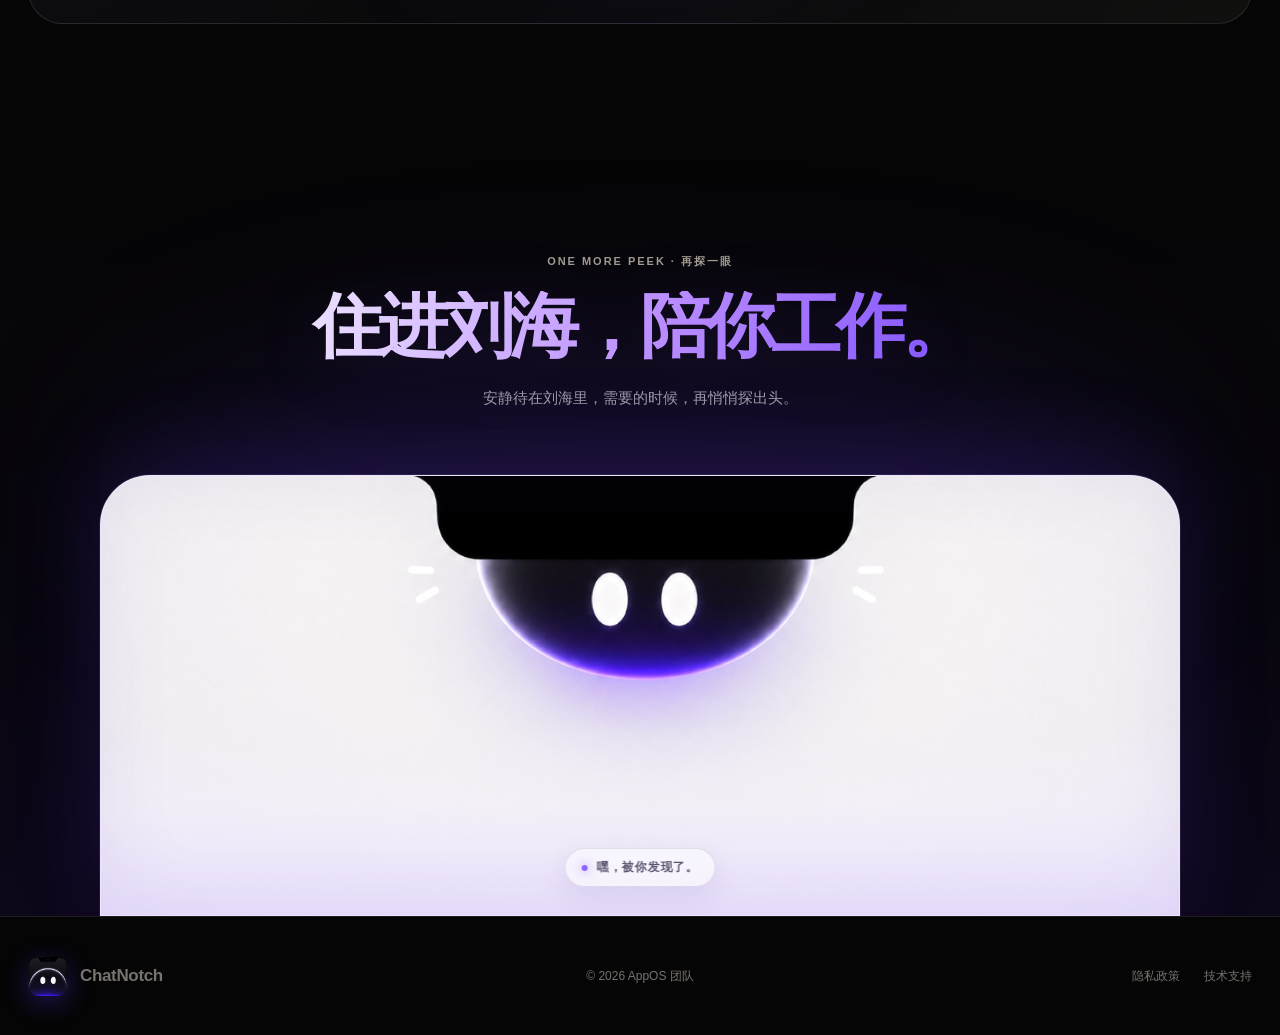
==== commit b805f703: "Update index.html" ====
--- a/download/index.html
+++ b/download/index.html
@@ -228,10 +228,10 @@
         <div class="download-glow"></div>
         <img class="download-icon" src="chatnotch-logo.png?v=20260806-3" alt="ChatNotch 图标" width="128" height="128">
         <p class="section-label">DOWNLOAD FOR MAC · 下载</p>
-        <h2>让刘海，开始替你工作。</h2>
+        <h2>一抬眼，刚好都在。</h2>
         <p>ChatNotch 1.0 · 支持 Apple 芯片与 Intel Mac</p>
         <div class="download-actions">
-          <a class="button button-primary large download-target" href="https://apps.apple.com/cn/search?term=ChatNotch" target="_blank" rel="noreferrer">在 Mac App Store 查看 <span aria-hidden="true">↗</span></a>
+          <a class="button button-primary large download-target" href="https://testflight.apple.com/join/68MEGZac" target="_blank" rel="noreferrer">在 Mac App Store 查看 <span aria-hidden="true">↗</span></a>
           <a class="button button-ghost large" href="mailto:wflc00@163.com?subject=申请%20ChatNotch%20内测版">申请内测版</a>
         </div>
         <small>建议使用 macOS 13 Ventura 或更高版本</small>
@@ -241,7 +241,7 @@
     <section class="peek-outro" aria-labelledby="peek-title">
       <div class="peek-copy shell reveal">
         <p class="section-label">ONE MORE PEEK · 再探一眼</p>
-        <h2 id="peek-title">再看一眼，<span>它也在看你。</span></h2>
+        <h2 id="peek-title">住进刘海，<span>陪你工作。</span></h2>
         <p>安静待在刘海里，需要的时候，再悄悄探出头。</p>
       </div>
       <div class="peek-stage reveal">
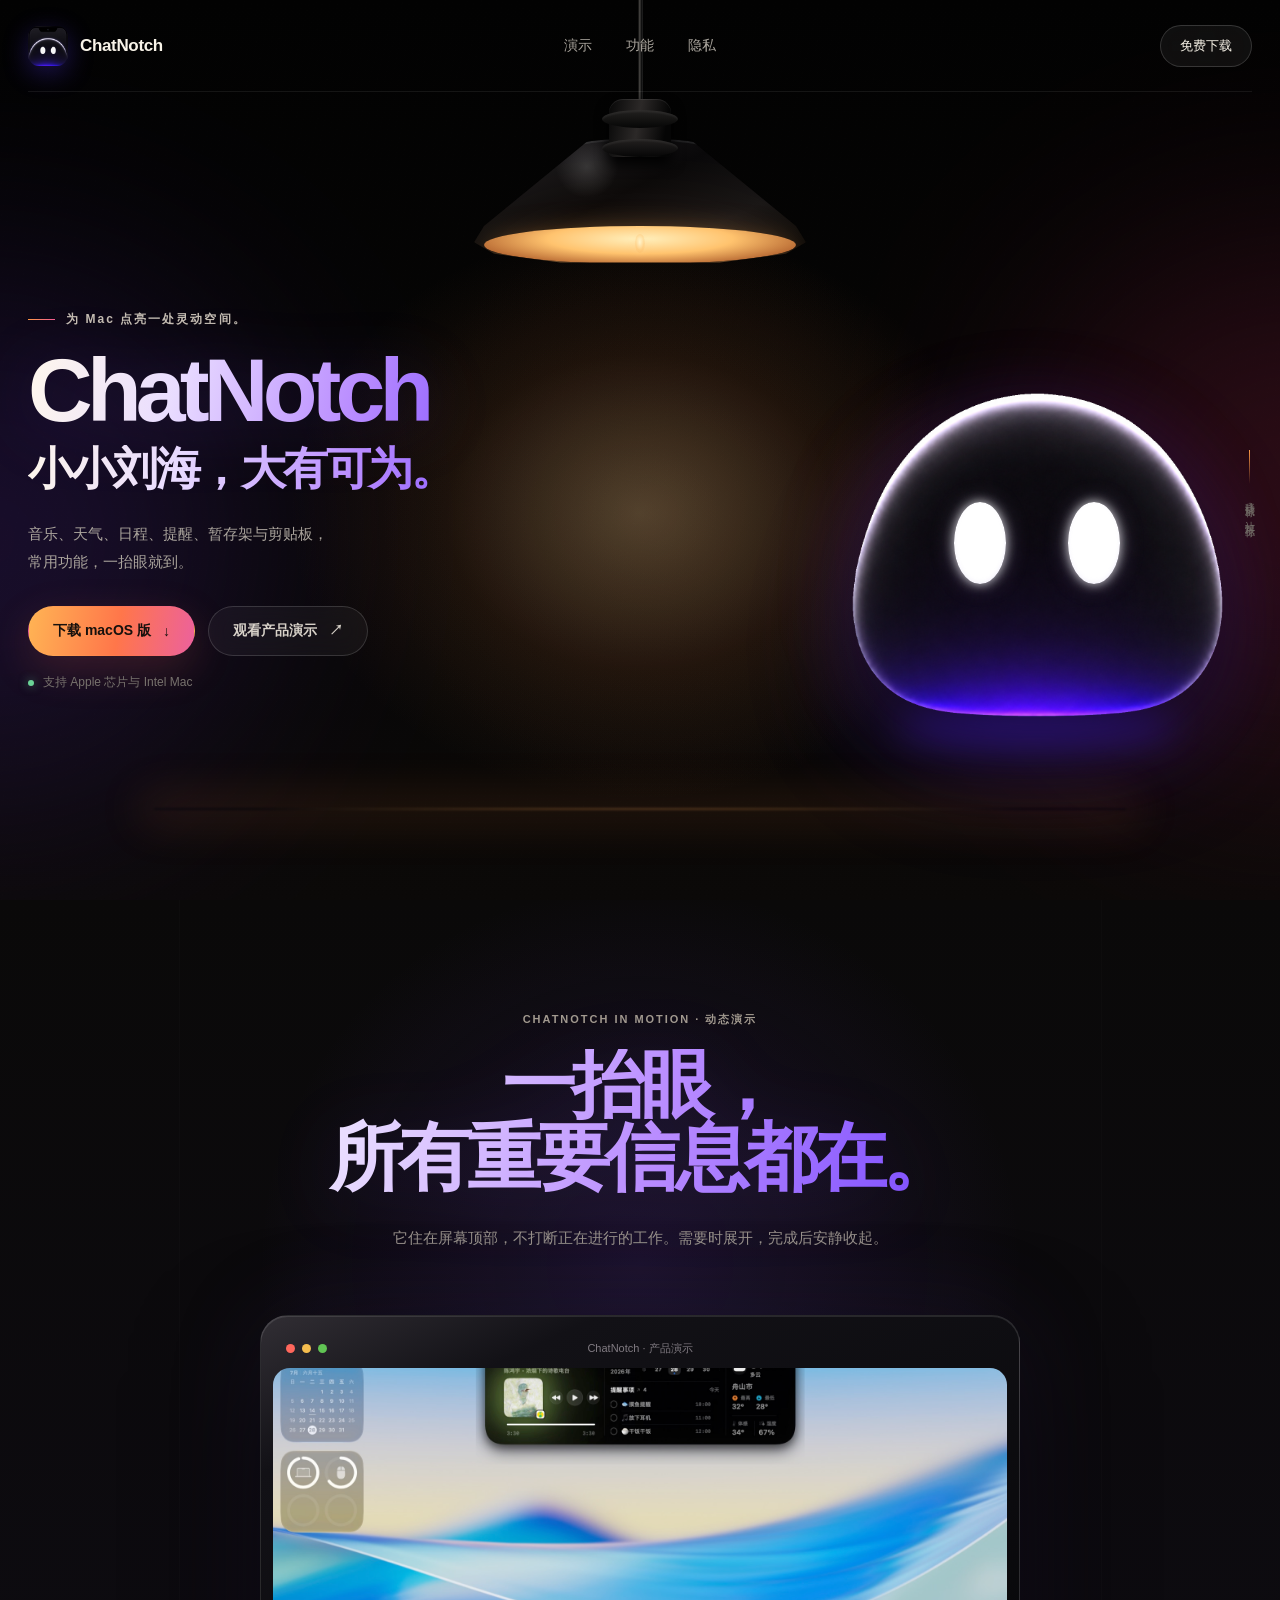
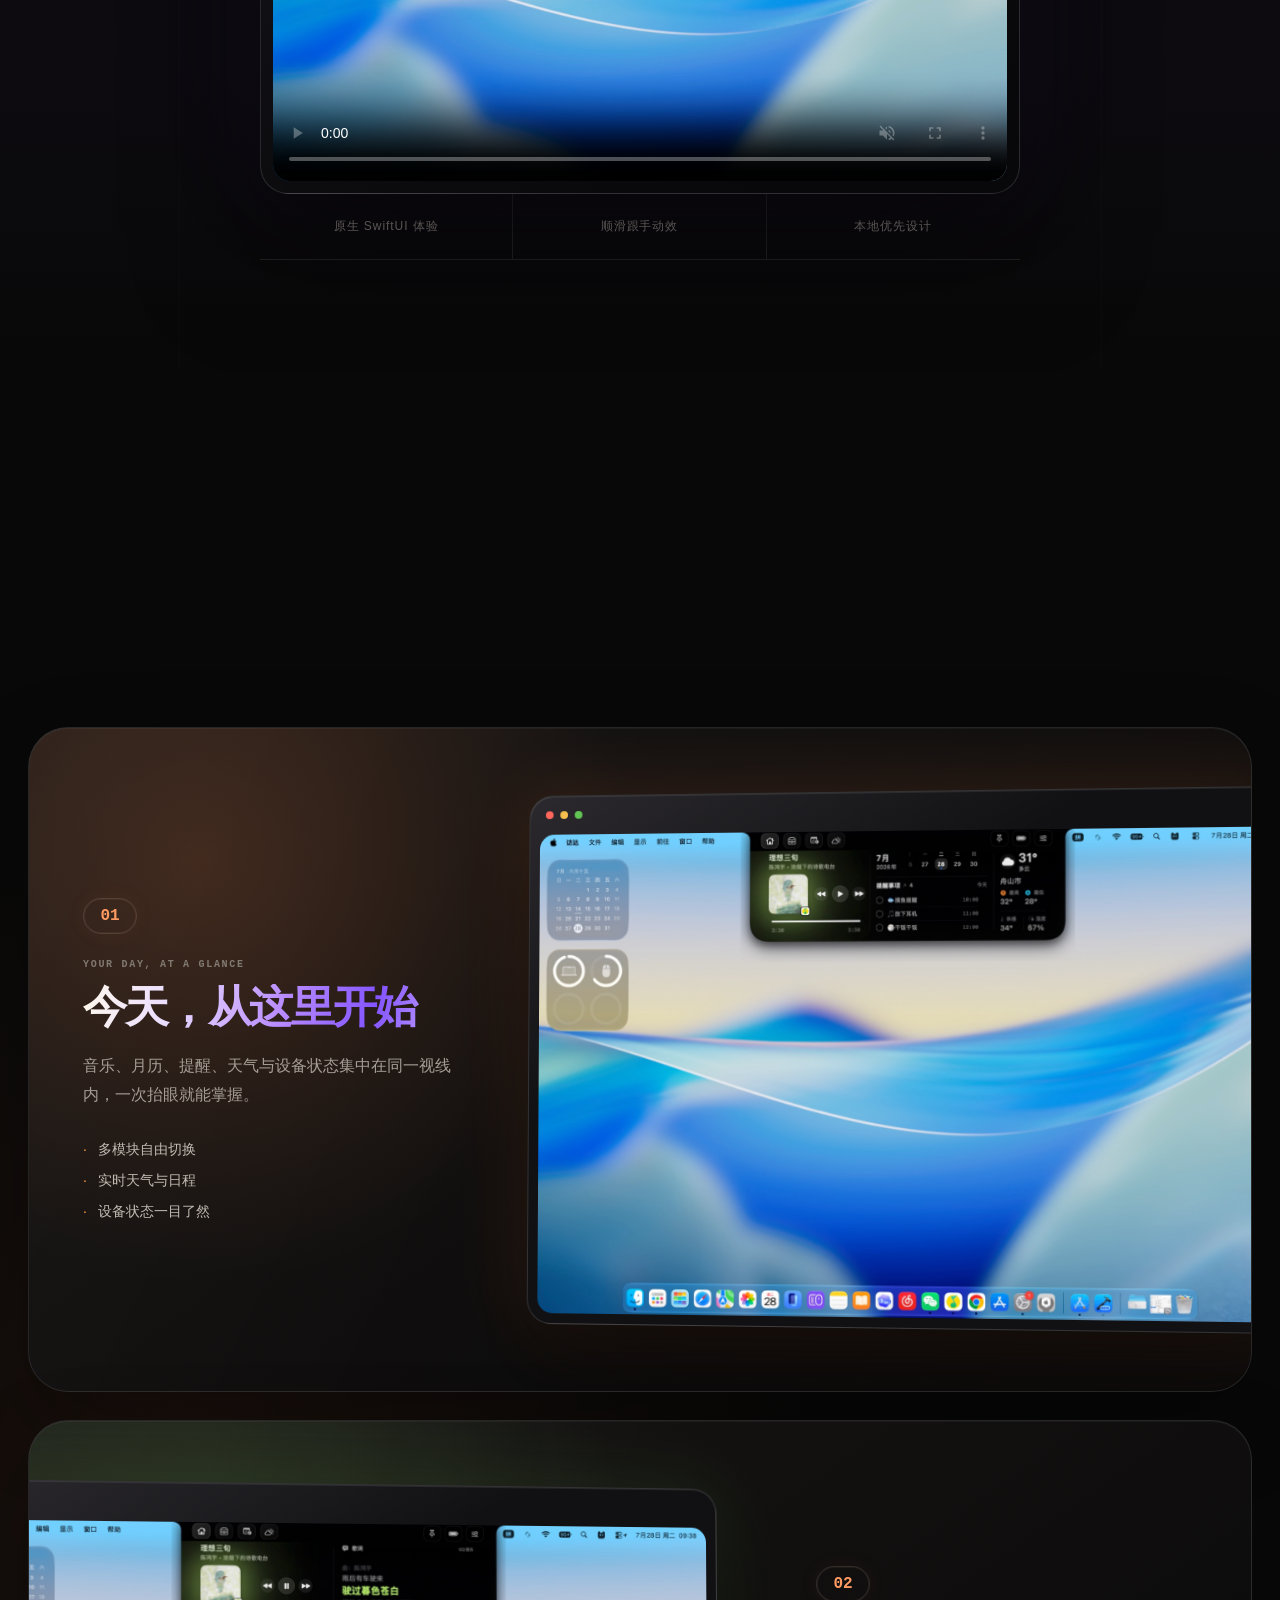
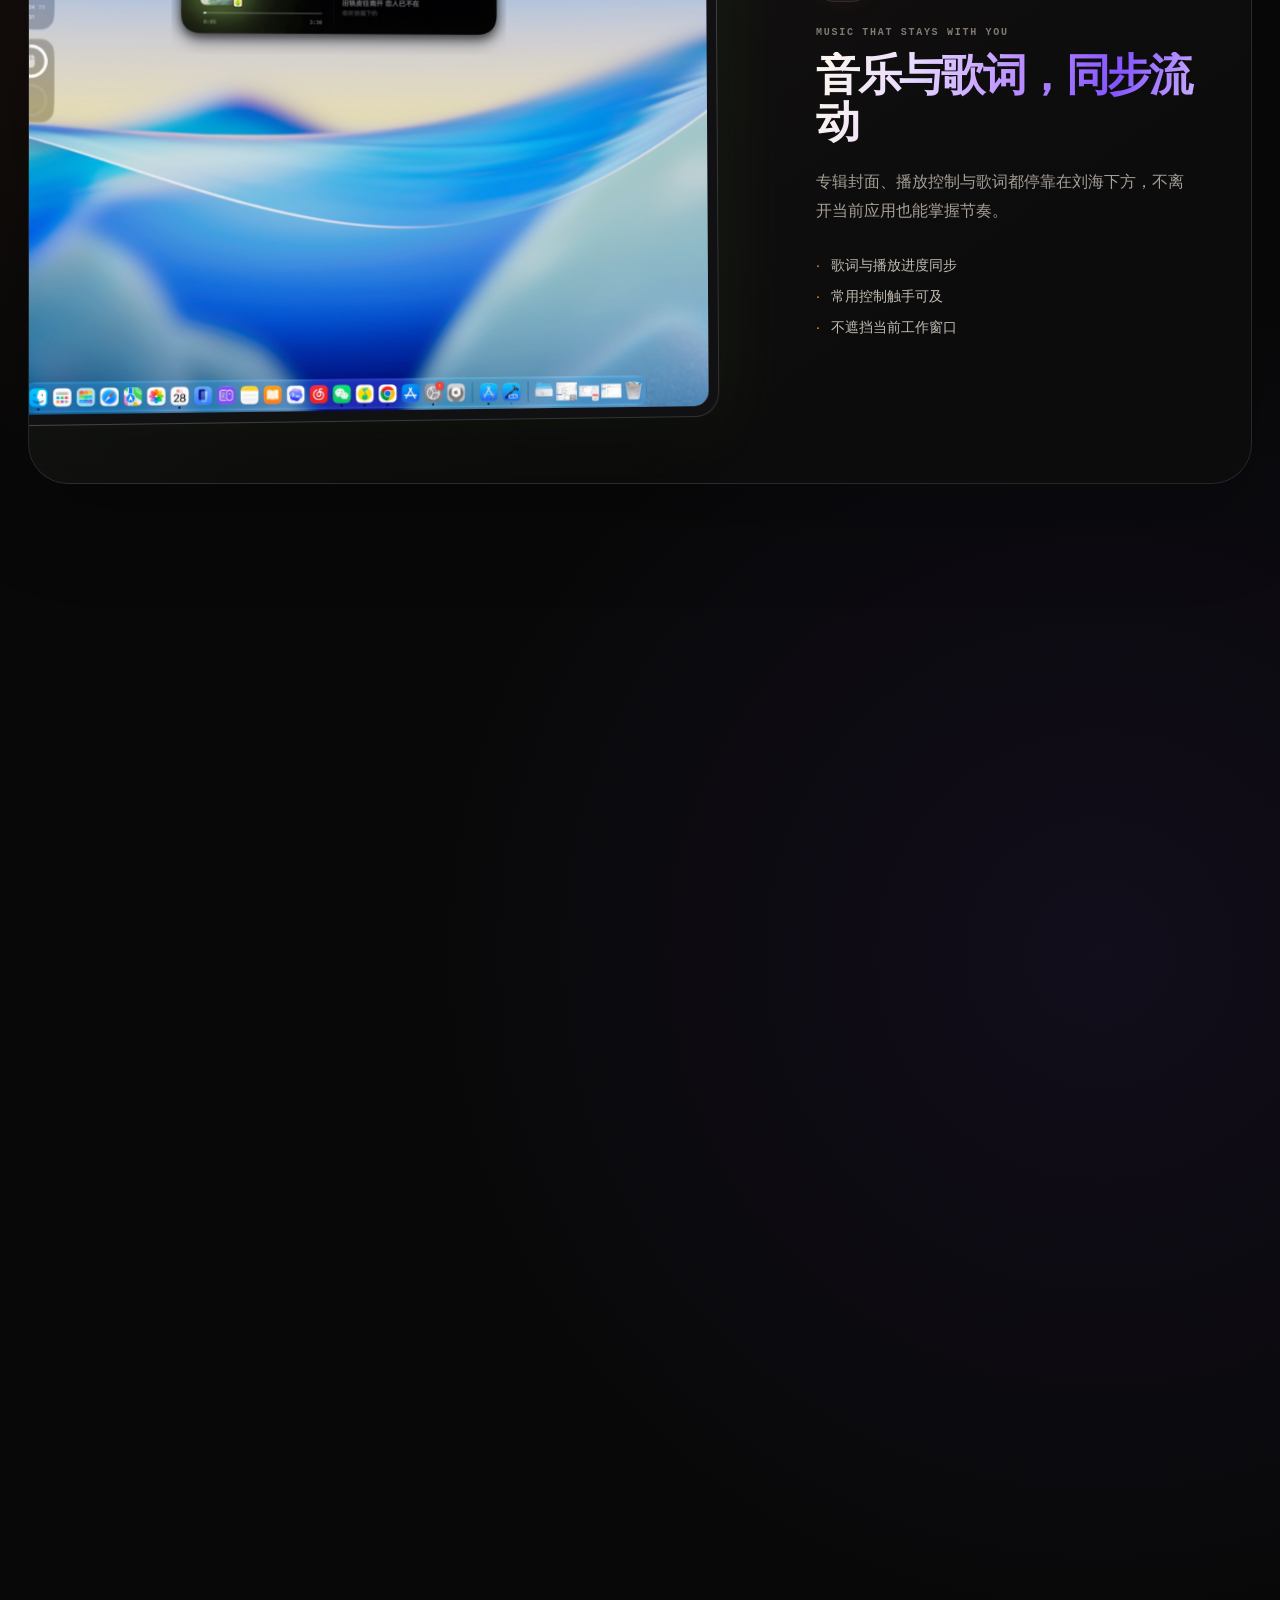
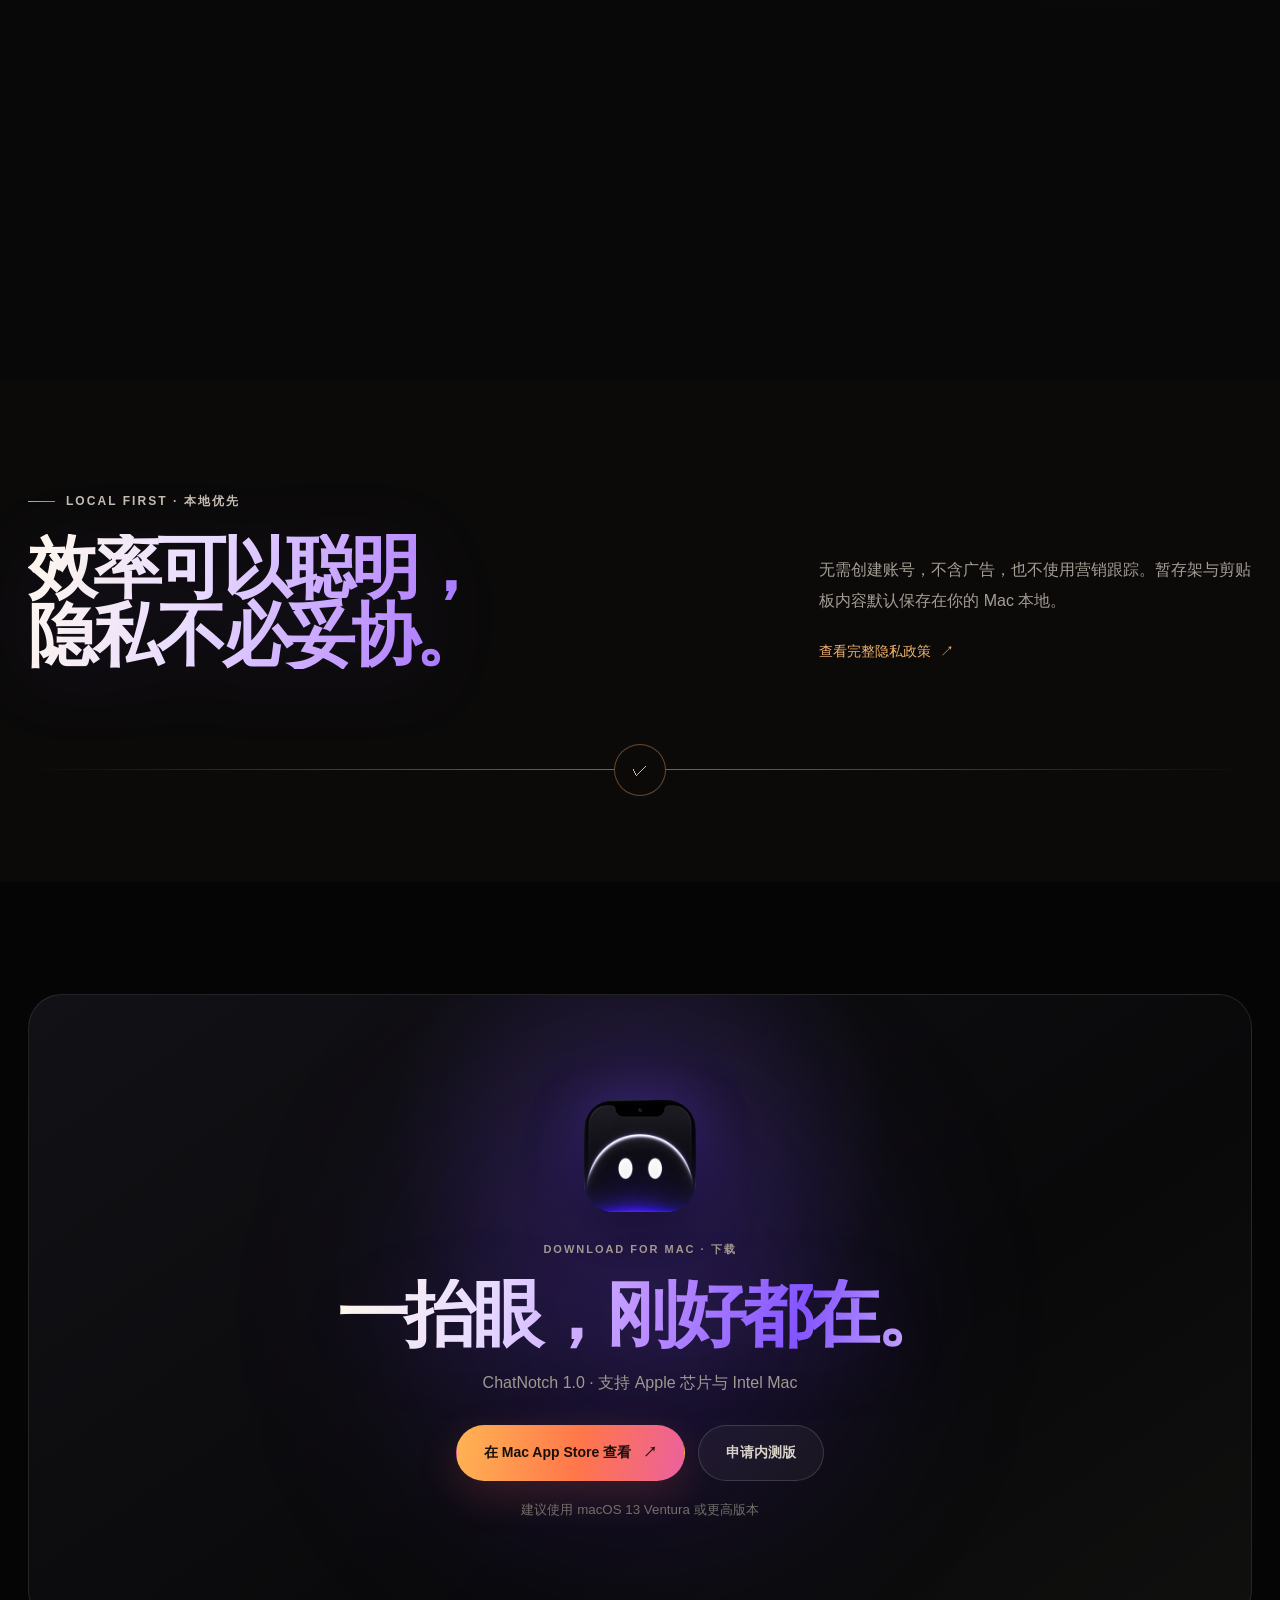
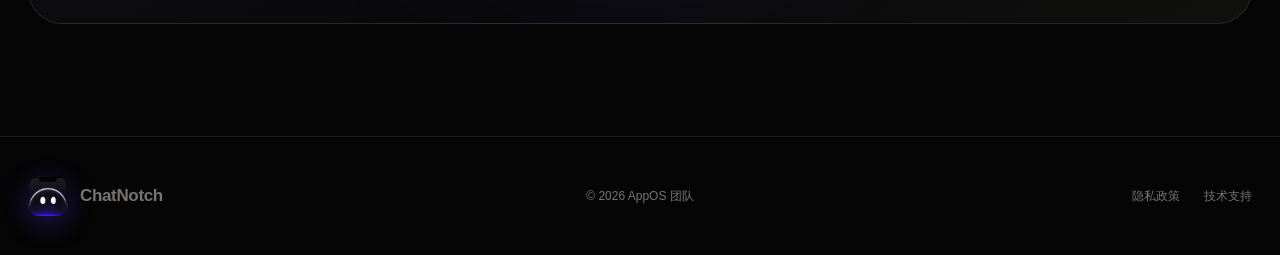
==== commit 847aa762: "移除第一版底部探头板块" ====
--- a/download/index.html
+++ b/download/index.html
@@ -14,7 +14,7 @@
   <link rel="icon" href="chatnotch-logo.png?v=20260806-3">
   <link rel="apple-touch-icon" href="chatnotch-logo.png?v=20260806-3">
   <link rel="preload" href="assets/overview.jpg" as="image">
-  <link rel="stylesheet" href="styles.css?v=20260806-3">
+  <link rel="stylesheet" href="styles.css?v=20260809-1">
   <script>
     (() => {
       if ("scrollRestoration" in history) history.scrollRestoration = "manual";
@@ -238,22 +238,6 @@
       </div>
     </section>
 
-    <section class="peek-outro" aria-labelledby="peek-title">
-      <div class="peek-copy shell reveal">
-        <p class="section-label">ONE MORE PEEK · 再探一眼</p>
-        <h2 id="peek-title">住进刘海，<span>陪你工作。</span></h2>
-        <p>安静待在刘海里，需要的时候，再悄悄探出头。</p>
-      </div>
-      <div class="peek-stage reveal">
-        <div class="peek-halo" aria-hidden="true"></div>
-        <video class="peek-video" muted loop playsinline preload="metadata" poster="assets/peek-poster.jpg?v=20260806-3" aria-label="ChatNotch 从 Mac 刘海中探头张望">
-          <source src="assets/peek-notched.mp4?v=20260806-3" type="video/mp4">
-        </video>
-        <div class="peek-vignette" aria-hidden="true"></div>
-        <p class="peek-whisper"><i></i> 嘿，被你发现了。</p>
-      </div>
-    </section>
-
     <footer>
       <div class="shell footer-inner">
         <a class="brand" href="#top"><img src="chatnotch-logo.png?v=20260806-3" alt="" width="34" height="34"><span>ChatNotch</span></a>
